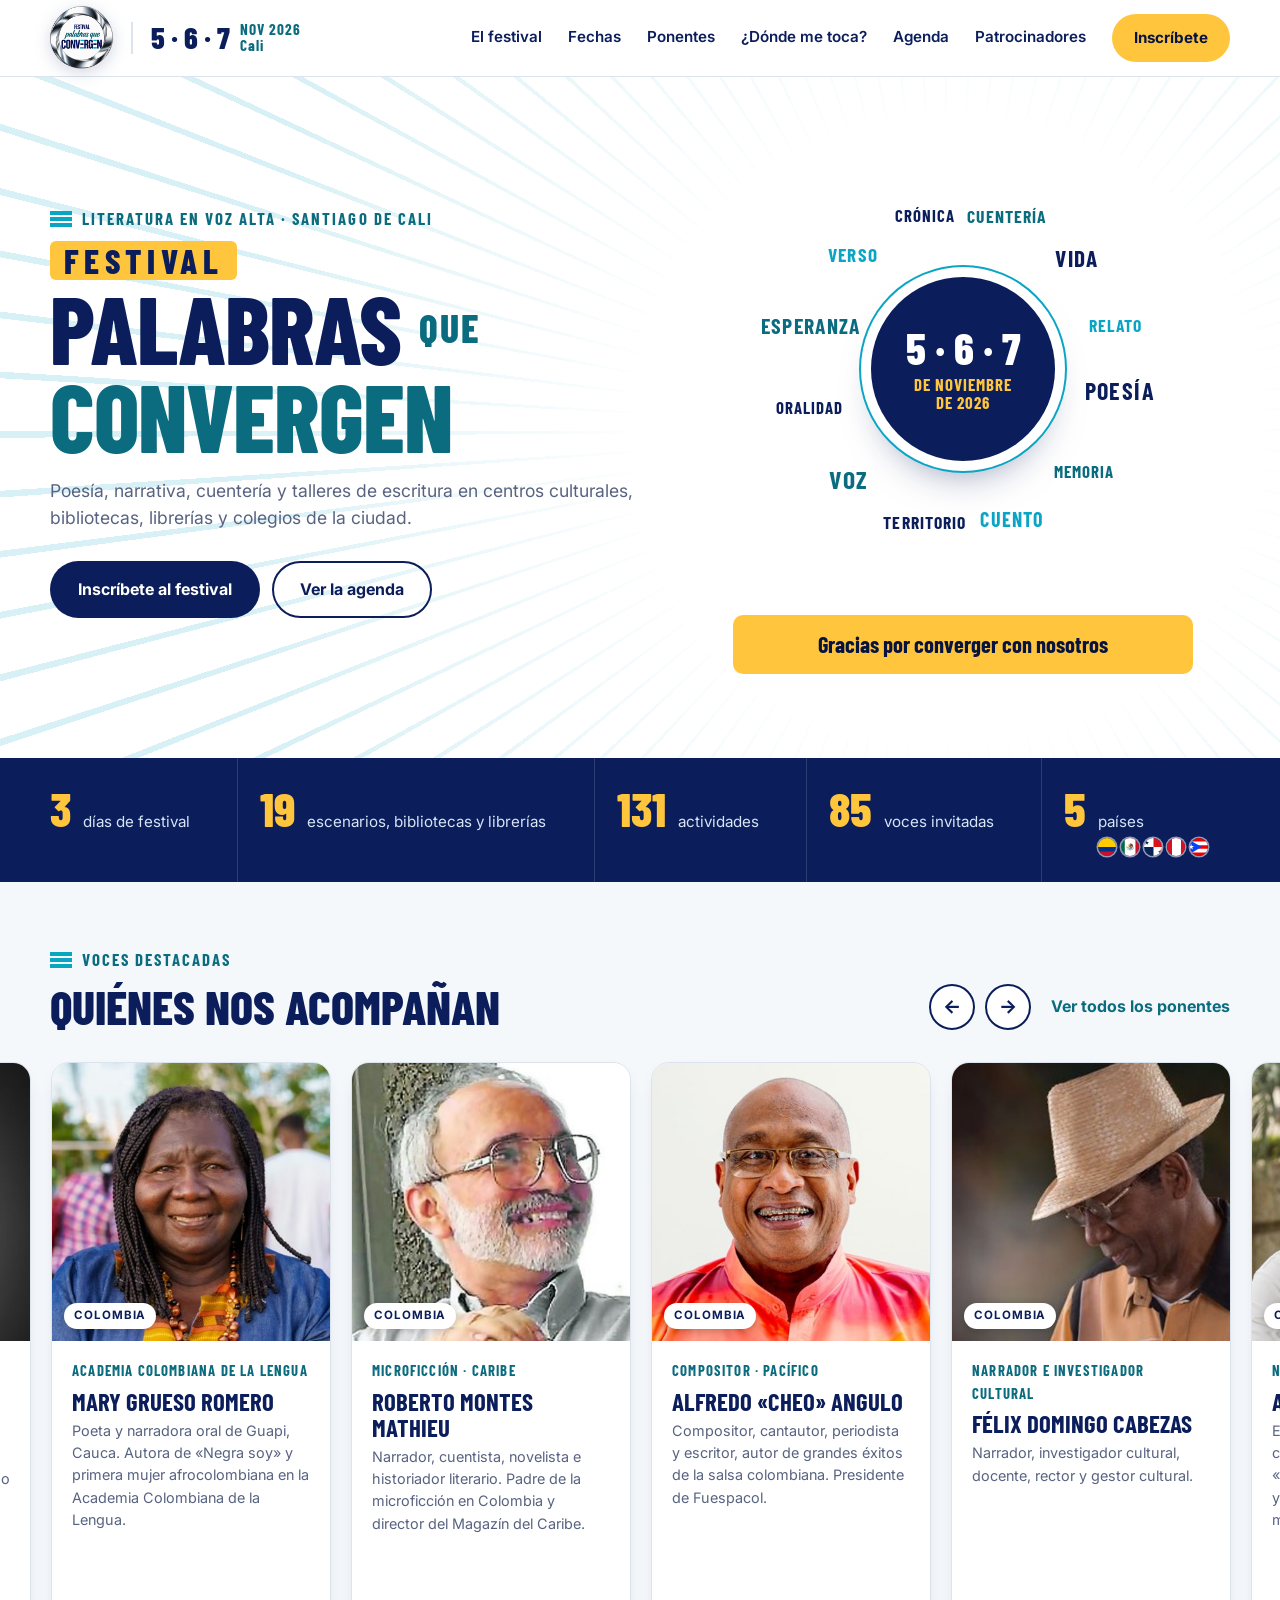
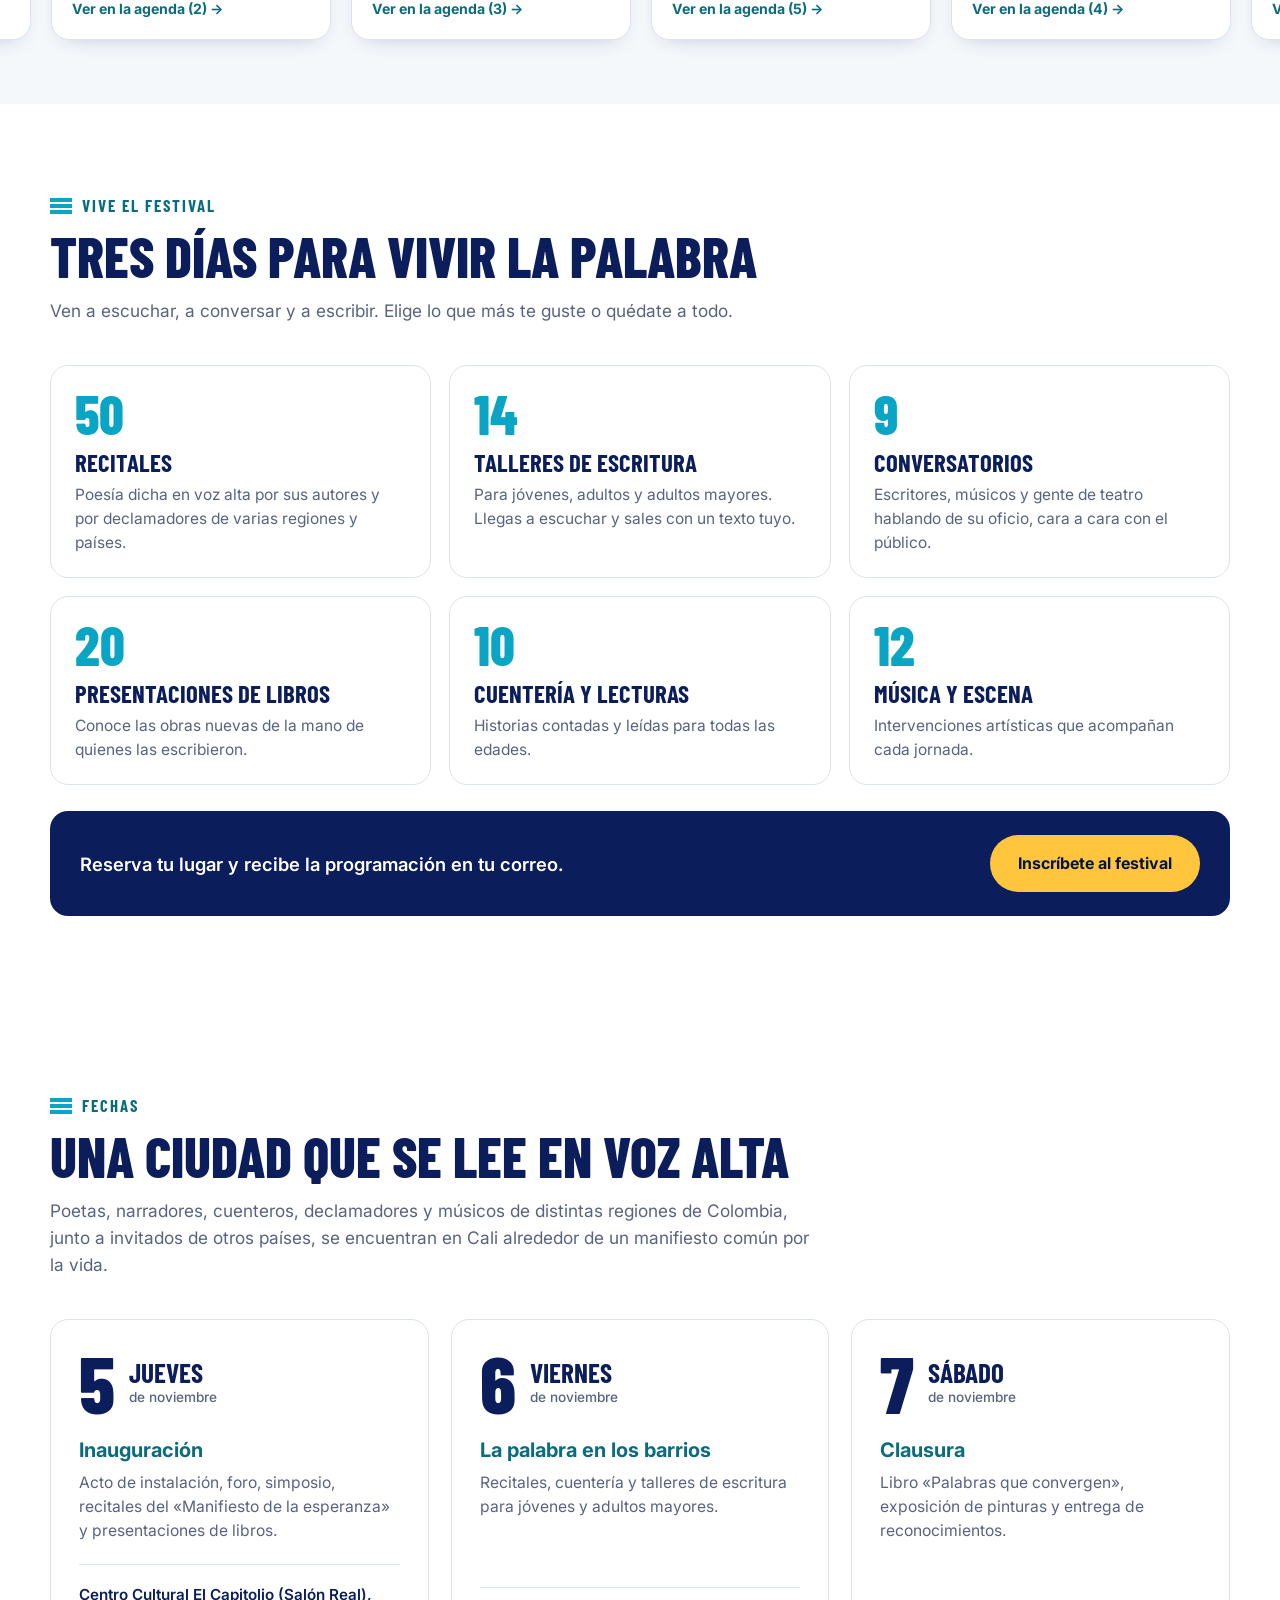
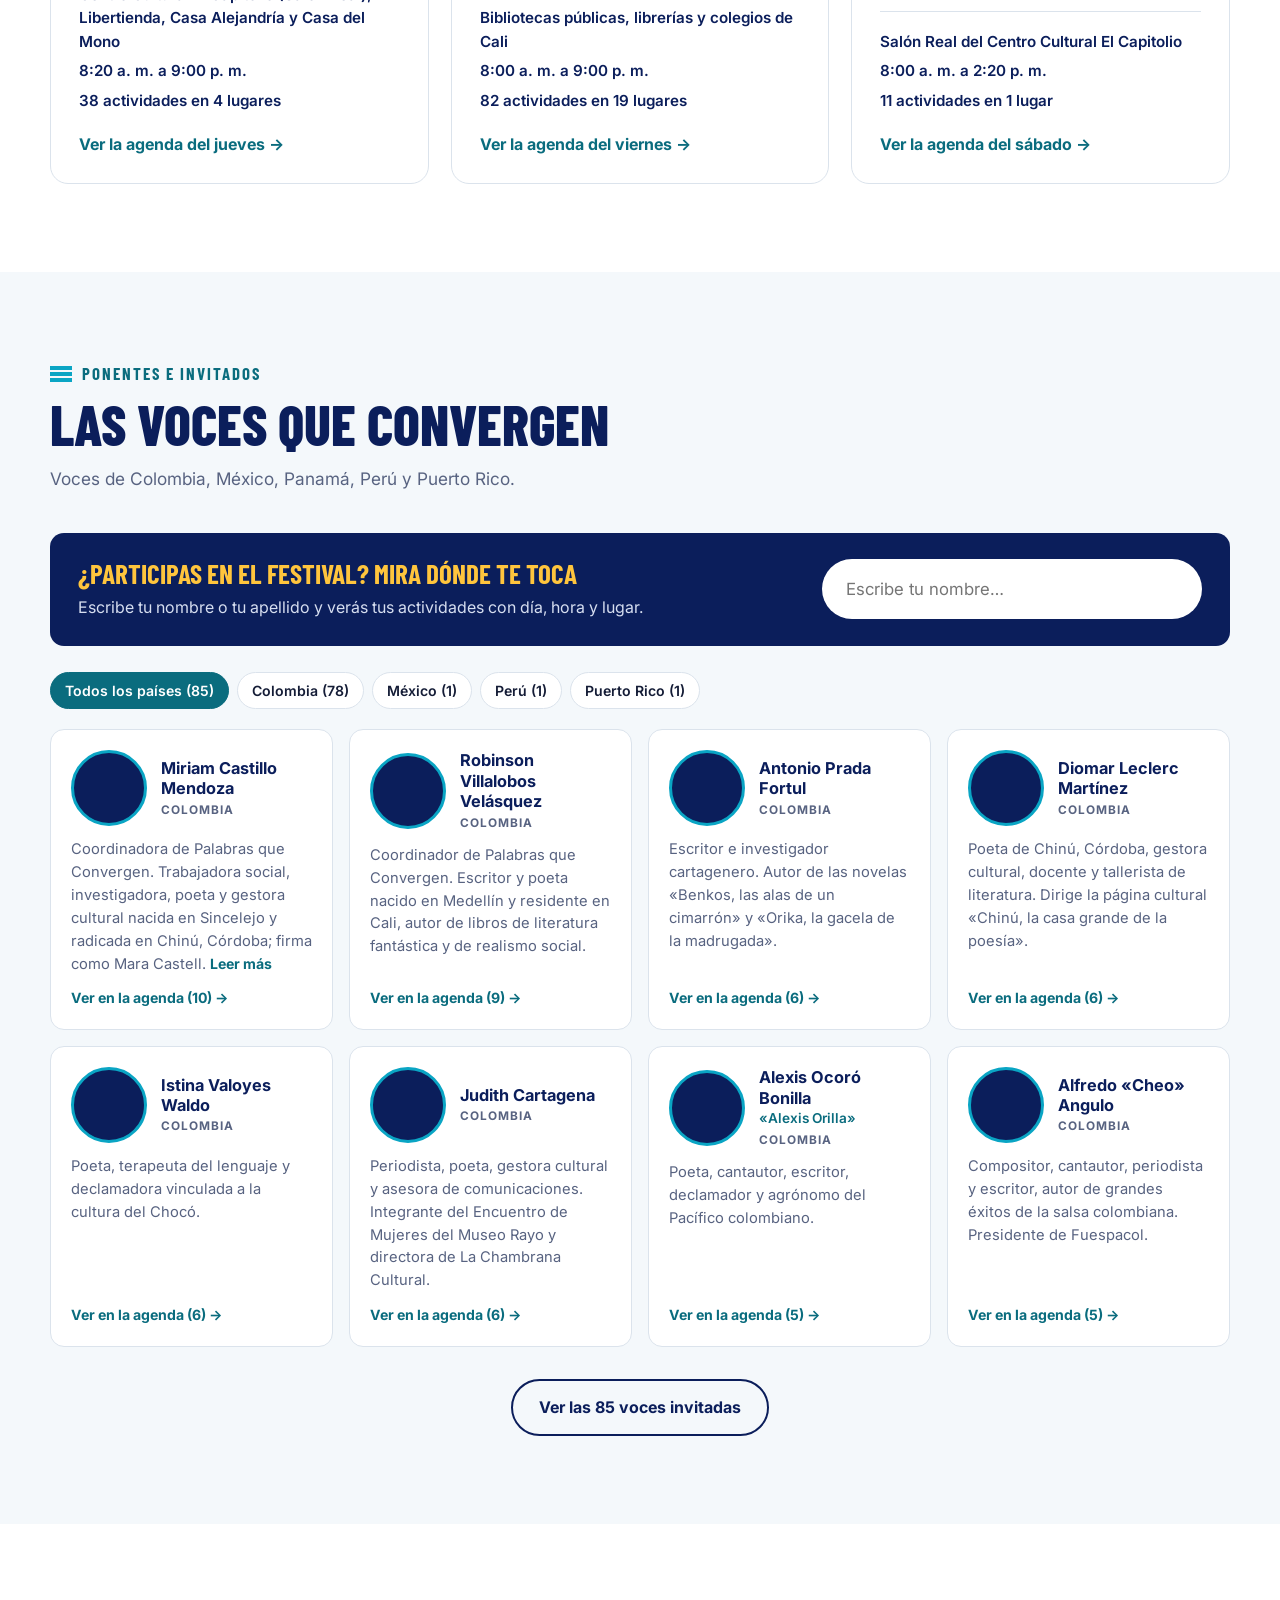
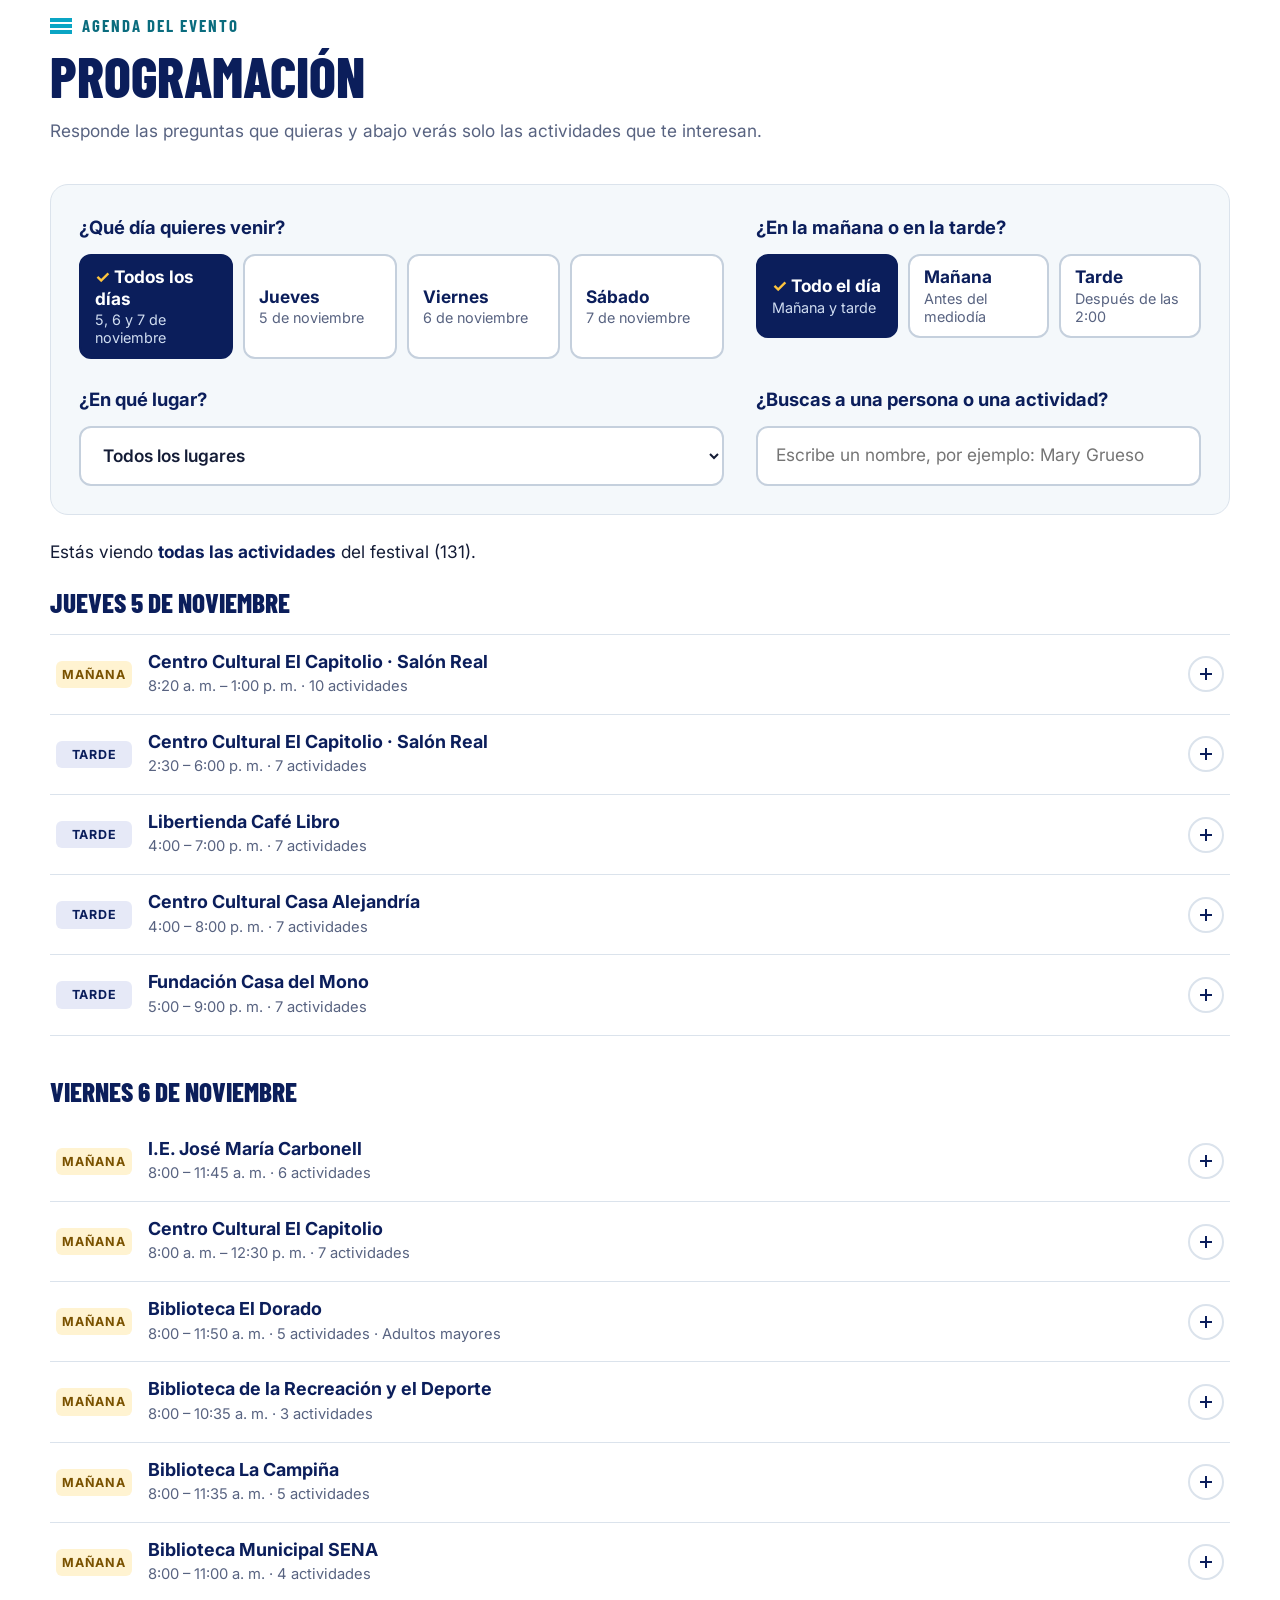
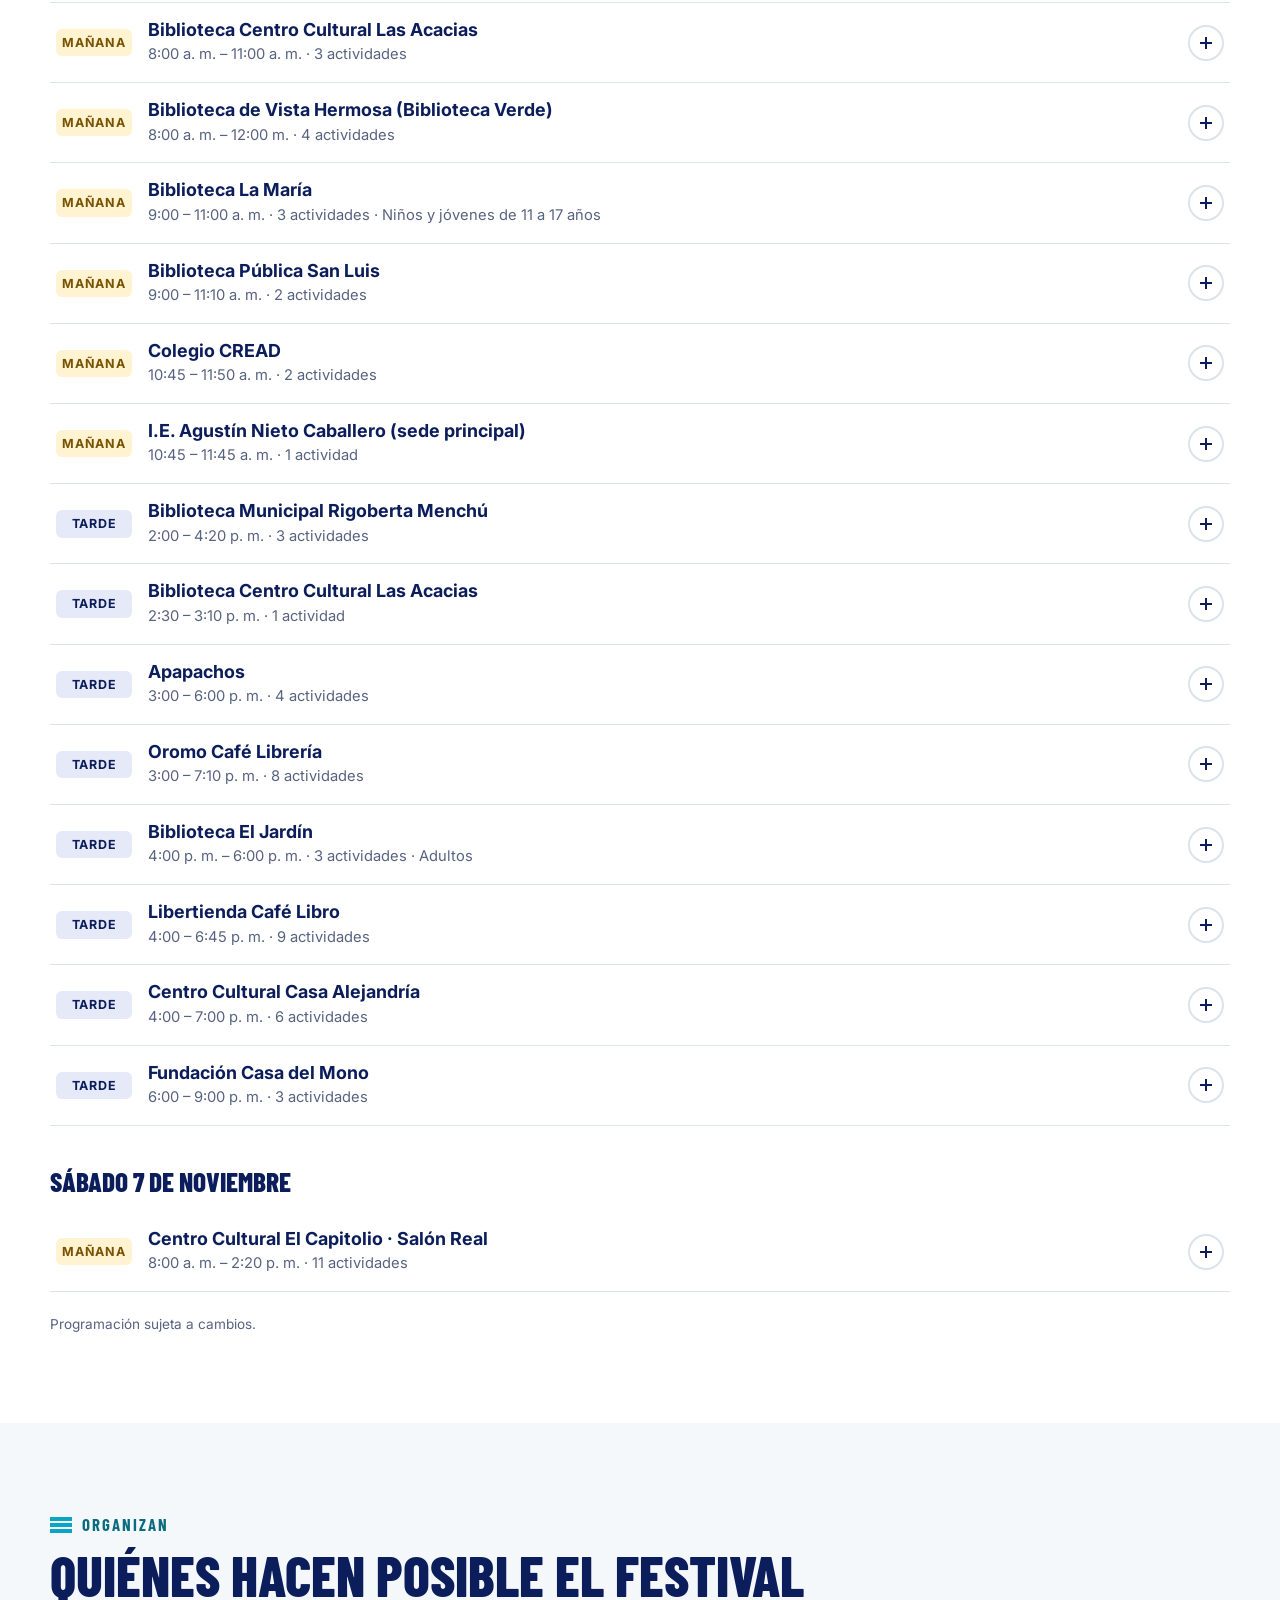
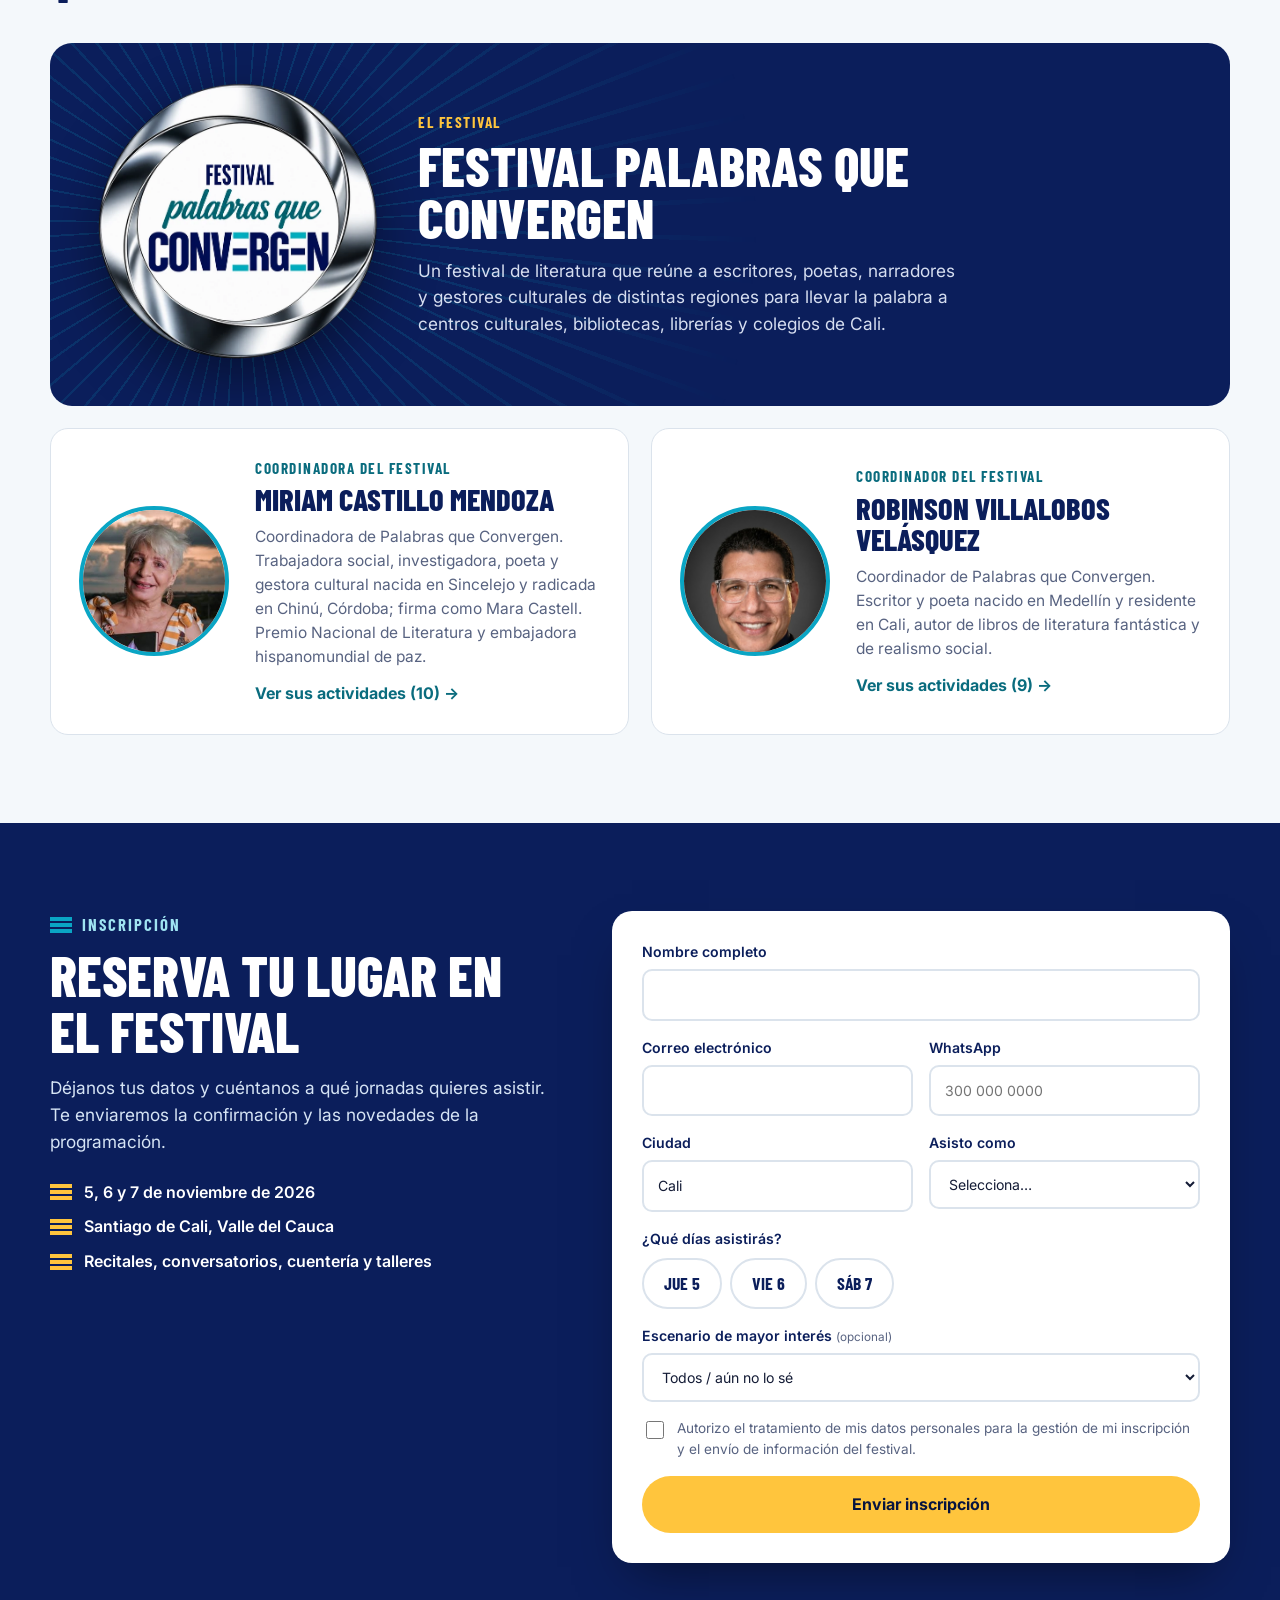
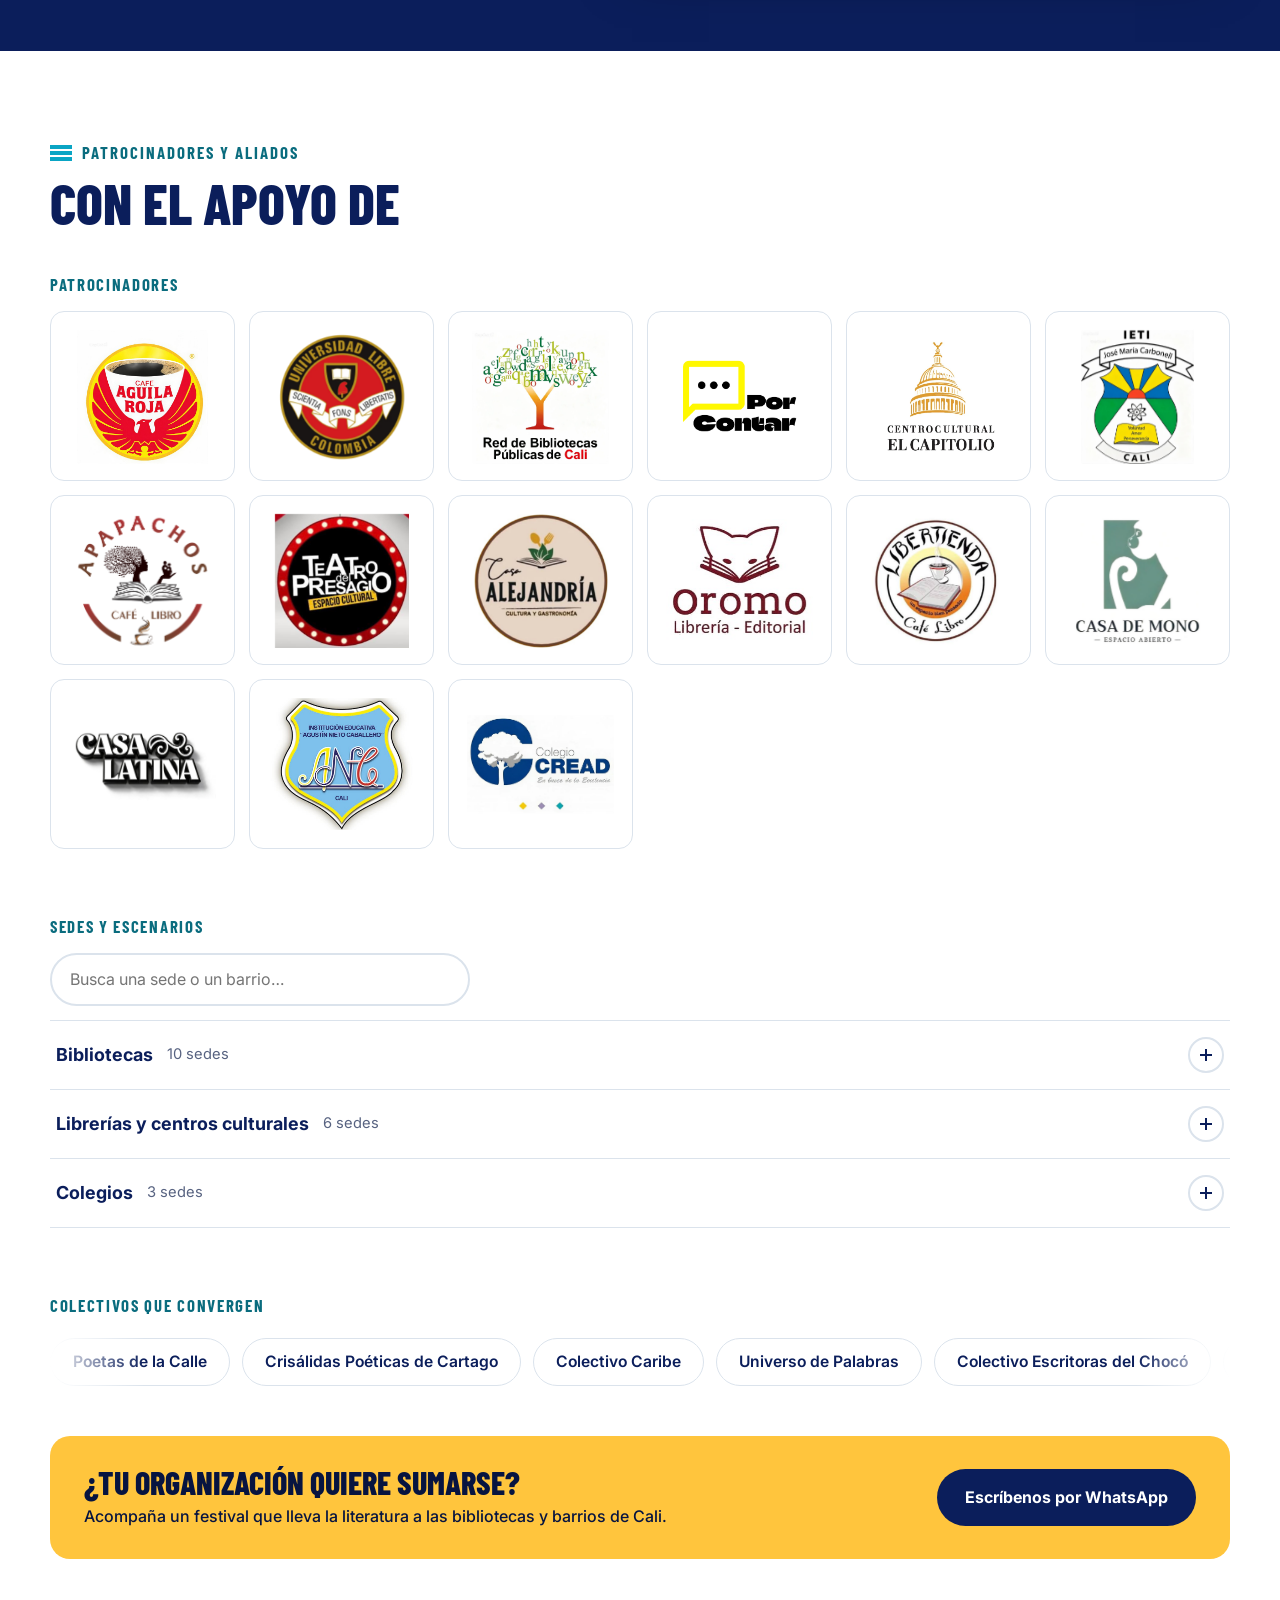
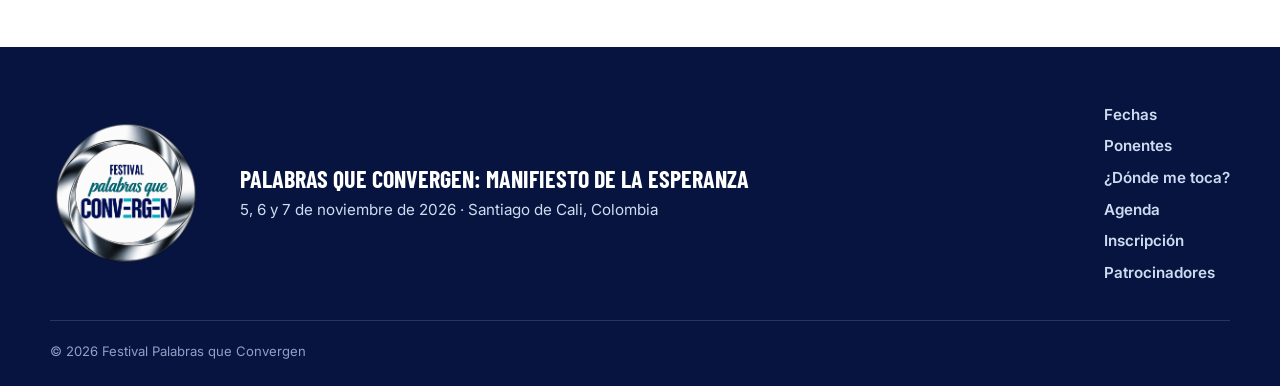
==== index.html @ 460194ed "Lo de la Universidad Libre (jueves tarde y clausura del sabado) pasa al Salon Real del Capitolio Co-" ====
<!DOCTYPE html>
<html lang="es">
<head>
  <meta charset="utf-8">
  <meta name="viewport" content="width=device-width, initial-scale=1">
  <title>Festival Palabras que Convergen · 5, 6 y 7 de noviembre de 2026 · Cali</title>
  <meta name="description" content="Palabras que Convergen: Manifiesto de la esperanza. Tres días de poesía, narrativa, cuentería y talleres en centros culturales, bibliotecas, librerías y colegios de Santiago de Cali. 5, 6 y 7 de noviembre de 2026.">
  <meta property="og:title" content="Festival Palabras que Convergen · Cali, 5 al 7 de noviembre de 2026">
  <meta property="og:description" content="Manifiesto de la esperanza. Recitales, conversatorios, cuentería y talleres de escritura en Santiago de Cali.">
  <meta property="og:image" content="https://festival-palabras-que-convergen.netlify.app/assets/og.jpg">
  <meta property="og:url" content="https://festival-palabras-que-convergen.netlify.app/">
  <meta property="og:image:width" content="1200">
  <meta property="og:image:height" content="630">
  <meta name="twitter:card" content="summary_large_image">
  <meta property="og:type" content="website">
  <meta name="theme-color" content="#0B1E5B">
  <link rel="icon" type="image/png" href="assets/favicon.png">
  <link rel="apple-touch-icon" href="assets/favicon.png">
  <link rel="preconnect" href="https://fonts.googleapis.com">
  <link rel="preconnect" href="https://fonts.gstatic.com" crossorigin>
  <link href="https://fonts.googleapis.com/css2?family=Barlow+Condensed:wght@600;700;800&family=Inter:wght@400;500;600;700&display=swap" rel="stylesheet">
  <link rel="stylesheet" href="css/styles.css?v=43">
</head>
<body>
  <a class="skip" href="#contenido">Saltar al contenido</a>

  <header class="header" id="top">
    <div class="wrap header__in">
      <a class="brand" href="#top" aria-label="Festival Palabras que Convergen, inicio">
        <img src="assets/logo-menu.png" alt="Festival Palabras que Convergen" width="238" height="240">
      </a>
      <div class="datechip" aria-label="5, 6 y 7 de noviembre de 2026, Santiago de Cali">
        <strong>5 · 6 · 7</strong>
        <span>NOV 2026<br>Cali</span>
      </div>
      <button class="burger" id="burger" aria-expanded="false" aria-controls="nav" aria-label="Abrir menú"><span></span><span></span><span></span></button>
      <nav class="nav" id="nav" aria-label="Principal">
        <a href="#vive">El festival</a>
        <a href="#fechas">Fechas</a>
        <a href="#ponentes">Ponentes</a>
        <a href="#donde-me-toca">¿Dónde me toca?</a>
        <a href="#agenda">Agenda</a>
        <a href="#aliados">Patrocinadores</a>
        <a class="btn btn--sun btn--sm" href="#inscripcion">Inscríbete</a>
      </nav>
    </div>
  </header>

  <main id="contenido">

    <!-- HERO -->
    <section class="hero">
      <div class="hero__rays" aria-hidden="true"></div>
      <div class="wrap hero__in">
        <div class="hero__text">
          <p class="kicker"><i class="bars" aria-hidden="true"></i>Literatura en voz alta · Santiago de Cali</p>
          <h1><span class="hero__fest">Festival</span> <span class="nb">Palabras <small>que</small></span> <em>convergen</em></h1>
          <p class="hero__lead">Poesía, narrativa, cuentería y talleres de escritura en centros culturales, bibliotecas, librerías y colegios de la ciudad.</p>
          <div class="hero__cta">
            <a class="btn btn--navy" href="#inscripcion">Inscríbete al festival</a>
            <a class="btn btn--ghost" href="#agenda">Ver la agenda</a>
          </div>
        </div>
        <div class="hero__card">
          <div class="conv">
            <span class="conv__w conv__w--navy" style="--a: 8deg; --s: 1.5rem; --d: 0.0s"><i>poesía</i></span>
            <span class="conv__w conv__w--teal" style="--a: 40deg; --s: 1.05rem; --d: -1.0s"><i>memoria</i></span>
            <span class="conv__w conv__w--cyan" style="--a: 72deg; --s: 1.25rem; --d: -2.0s"><i>cuento</i></span>
            <span class="conv__w conv__w--navy" style="--a: 104deg; --s: 1.1rem; --d: -3.0s"><i>territorio</i></span>
            <span class="conv__w conv__w--teal" style="--a: 136deg; --s: 1.6rem; --d: -4.0s"><i>voz</i></span>
            <span class="conv__w conv__w--navy" style="--a: 166deg; --s: 1.05rem; --d: -5.0s"><i>oralidad</i></span>
            <span class="conv__w conv__w--teal" style="--a: 196deg; --s: 1.35rem; --d: -6.0s"><i>esperanza</i></span>
            <span class="conv__w conv__w--cyan" style="--a: 226deg; --s: 1.2rem; --d: -7.0s"><i>verso</i></span>
            <span class="conv__w conv__w--navy" style="--a: 256deg; --s: 1.05rem; --d: -8.0s"><i>crónica</i></span>
            <span class="conv__w conv__w--teal" style="--a: 286deg; --s: 1.1rem; --d: -9.0s"><i>cuentería</i></span>
            <span class="conv__w conv__w--navy" style="--a: 316deg; --s: 1.45rem; --d: -10.0s"><i>vida</i></span>
            <span class="conv__w conv__w--cyan" style="--a: 344deg; --s: 1.1rem; --d: -11.0s"><i>relato</i></span>
            <p class="conv__core"><b>5 · 6 · 7</b><span>de noviembre<br>de 2026</span></p>
          </div>
          <div class="count" id="count" aria-live="off">
            <div><b id="cd-d">--</b><span>días</span></div>
            <div><b id="cd-h">--</b><span>horas</span></div>
            <div><b id="cd-m">--</b><span>min</span></div>
            <div><b id="cd-s">--</b><span>seg</span></div>
          </div>
        </div>
      </div>
      <div class="stats">
        <div class="wrap stats__in">
          <div><b>3</b><span>días de festival</span></div>
          <div><b id="st-esc">12</b><span>escenarios, bibliotecas y librerías</span></div>
          <div><b id="st-act">–</b><span>actividades</span></div>
          <div><b id="st-voc">–</b><span>voces invitadas</span></div>
          <div><b id="st-pais">–</b><span>países<i class="miniflags" id="banderas"></i></span></div>
        </div>
      </div>
    </section>

    <!-- DESTACADOS -->
    <section class="feat" id="destacados" aria-labelledby="feat-t">
      <div class="wrap">
        <div class="feat__head">
          <div>
            <p class="kicker"><i class="bars" aria-hidden="true"></i>Voces destacadas</p>
            <h2 id="feat-t">Quiénes nos acompañan</h2>
          </div>
          <div class="feat__nav">
            <button type="button" id="feat-prev" aria-label="Anteriores">←</button>
            <button type="button" id="feat-next" aria-label="Siguientes">→</button>
            <a class="link" href="#ponentes">Ver todos los ponentes</a>
          </div>
        </div>
      </div>
      <div class="feat__track" id="feat-track" tabindex="0" aria-label="Carrusel de voces destacadas"></div>
    </section>

    <!-- En celular, aquí se ubica el buscador «¿Dónde me toca?» -->
    <div class="mia-movil" id="mia-movil"></div>

    <!-- POR QUÉ VENIR -->
    <section class="sec why" id="vive">
      <div class="wrap">
        <div class="sec__head">
          <p class="kicker"><i class="bars" aria-hidden="true"></i>Vive el festival</p>
          <h2>Tres días para vivir la palabra</h2>
          <p class="sec__sub">Ven a escuchar, a conversar y a escribir. Elige lo que más te guste o quédate a todo.</p>
        </div>
        <div class="why__grid">
          <article class="why__card"><i class="why__ico" aria-hidden="true"><svg viewBox="0 0 24 24" fill="none" stroke="currentColor" stroke-width="1.8" stroke-linecap="round" stroke-linejoin="round"><path d="M12 3a3 3 0 0 0-3 3v6a3 3 0 0 0 6 0V6a3 3 0 0 0-3-3z"/><path d="M5 11a7 7 0 0 0 14 0M12 18v3"/></svg></i><b data-tipos="Recital"></b><h3>Recitales</h3><p>Poesía dicha en voz alta por sus autores y por declamadores de varias regiones y países.</p></article>
          <article class="why__card"><i class="why__ico" aria-hidden="true"><svg viewBox="0 0 24 24" fill="none" stroke="currentColor" stroke-width="1.8" stroke-linecap="round" stroke-linejoin="round"><path d="M4 20h4L19 9l-4-4L4 16v4z"/><path d="M13 7l4 4"/></svg></i><b data-tipos="Taller"></b><h3>Talleres de escritura</h3><p>Para jóvenes, adultos y adultos mayores. Llegas a escuchar y sales con un texto tuyo.</p></article>
          <article class="why__card"><i class="why__ico" aria-hidden="true"><svg viewBox="0 0 24 24" fill="none" stroke="currentColor" stroke-width="1.8" stroke-linecap="round" stroke-linejoin="round"><path d="M4 5h11v8H8l-4 3V5z"/><path d="M15 9h5v8l-3-2h-6v-2"/></svg></i><b data-tipos="Conversatorio"></b><h3>Conversatorios</h3><p>Escritores, músicos y gente de teatro hablando de su oficio, cara a cara con el público.</p></article>
          <article class="why__card"><i class="why__ico" aria-hidden="true"><svg viewBox="0 0 24 24" fill="none" stroke="currentColor" stroke-width="1.8" stroke-linecap="round" stroke-linejoin="round"><path d="M4 5c3-1 6-1 8 1v14c-2-2-5-2-8-1V5z"/><path d="M20 5c-3-1-6-1-8 1v14c2-2 5-2 8-1V5z"/></svg></i><b data-tipos="Libro"></b><h3>Presentaciones de libros</h3><p>Conoce las obras nuevas de la mano de quienes las escribieron.</p></article>
          <article class="why__card"><i class="why__ico" aria-hidden="true"><svg viewBox="0 0 24 24" fill="none" stroke="currentColor" stroke-width="1.8" stroke-linecap="round" stroke-linejoin="round"><path d="M5 5h14v10H9l-4 4V5z"/><path d="M9 9h6M9 12h4"/></svg></i><b data-tipos="Cuentería,Lectura"></b><h3>Cuentería y lecturas</h3><p>Historias contadas y leídas para todas las edades.</p></article>
          <article class="why__card"><i class="why__ico" aria-hidden="true"><svg viewBox="0 0 24 24" fill="none" stroke="currentColor" stroke-width="1.8" stroke-linecap="round" stroke-linejoin="round"><path d="M9 18V5l11-2v13"/><circle cx="6" cy="18" r="3"/><circle cx="17" cy="16" r="3"/></svg></i><b data-tipos="Música,Escena"></b><h3>Música y escena</h3><p>Intervenciones artísticas que acompañan cada jornada.</p></article>
        </div>
        <div class="why__cta">
          <p>Reserva tu lugar y recibe la programación en tu correo.</p>
          <a class="btn btn--sun" href="#inscripcion">Inscríbete al festival</a>
        </div>
      </div>
    </section>

    <!-- FECHAS -->
    <section class="sec" id="fechas">
      <div class="wrap">
        <div class="sec__head">
          <p class="kicker"><i class="bars" aria-hidden="true"></i>Fechas</p>
          <h2>Una ciudad que se lee en voz alta</h2>
          <p class="sec__sub">Poetas, narradores, cuenteros, declamadores y músicos de distintas regiones de Colombia, junto a invitados de otros países, se encuentran en Cali alrededor de un manifiesto común por la vida.</p>
        </div>
        <div class="days">
          <article class="day">
            <div class="day__date"><b>5</b><span>Jueves<small>de noviembre</small></span></div>
            <h3>Inauguración</h3>
            <div class="day__caras" data-caras-dia="5" aria-hidden="true"></div>
            <p class="day__desc">Acto de instalación, foro, simposio, recitales del «Manifiesto de la esperanza» y presentaciones de libros.</p>
            <ul class="day__meta">
              <li>Centro Cultural El Capitolio (Salón Real), Libertienda, Casa Alejandría y Casa del Mono</li>
              <li>8:20 a. m. a 9:00 p. m.</li>
              <li data-stat-dia="5"></li>
            </ul>
            <button class="link" data-ir-dia="5">Ver la agenda del jueves →</button>
          </article>
          <article class="day">
            <div class="day__date"><b>6</b><span>Viernes<small>de noviembre</small></span></div>
            <h3>La palabra en los barrios</h3>
            <div class="day__caras" data-caras-dia="6" aria-hidden="true"></div>
            <p class="day__desc">Recitales, cuentería y talleres de escritura para jóvenes y adultos mayores.</p>
            <ul class="day__meta">
              <li>Bibliotecas públicas, librerías y colegios de Cali</li>
              <li>8:00 a. m. a 9:00 p. m.</li>
              <li data-stat-dia="6"></li>
            </ul>
            <button class="link" data-ir-dia="6">Ver la agenda del viernes →</button>
          </article>
          <article class="day">
            <div class="day__date"><b>7</b><span>Sábado<small>de noviembre</small></span></div>
            <h3>Clausura</h3>
            <div class="day__caras" data-caras-dia="7" aria-hidden="true"></div>
            <p class="day__desc">Libro «Palabras que convergen», exposición de pinturas y entrega de reconocimientos.</p>
            <ul class="day__meta">
              <li>Salón Real del Centro Cultural El Capitolio</li>
              <li>8:00 a. m. a 2:20 p. m.</li>
              <li data-stat-dia="7"></li>
            </ul>
            <button class="link" data-ir-dia="7">Ver la agenda del sábado →</button>
          </article>
        </div>
      </div>
    </section>

    <!-- PONENTES -->
    <section class="sec sec--paper" id="ponentes">
      <div class="wrap">
        <div class="sec__head sec__head--row">
          <div>
            <p class="kicker"><i class="bars" aria-hidden="true"></i>Ponentes e invitados</p>
            <h2>Las voces que convergen</h2>
            <p class="sec__sub" id="txt-paises"></p>
          </div>
        </div>
        <div class="mia" id="donde-me-toca">
          <div class="mia__txt">
            <h3>¿Participas en el festival? Mira dónde te toca</h3>
            <p>Escribe tu nombre o tu apellido y verás tus actividades con día, hora y lugar.</p>
          </div>
          <label class="search mia__search">
            <span class="sr-only">Escribe tu nombre</span>
            <input type="search" id="buscar-ponente" placeholder="Escribe tu nombre…" autocomplete="off">
          </label>
          <div class="mia__res" id="mi-agenda" aria-live="polite"></div>
        </div>
        <div class="chips chips--pais" role="group" aria-label="Filtrar por país" id="chips-pais"></div>
        <div class="people" id="people"></div>
        <div class="center">
          <button class="btn btn--ghost" id="ver-todos" hidden></button>
        </div>
      </div>
    </section>

    <!-- AGENDA -->
    <section class="sec" id="agenda">
      <div class="wrap">
        <div class="sec__head">
          <p class="kicker"><i class="bars" aria-hidden="true"></i>Agenda del evento</p>
          <h2>Programación</h2>
          <p class="sec__sub">Responde las preguntas que quieras y abajo verás solo las actividades que te interesan.</p>
        </div>

        <div class="filters">
          <fieldset class="fq fq--dia">
            <legend>¿Qué día quieres venir?</legend>
            <div class="opts opts--dia" id="tabs-dia"></div>
          </fieldset>
          <fieldset class="fq fq--extra">
            <legend>¿En la mañana o en la tarde?</legend>
            <div class="opts opts--jor" id="tabs-jor"></div>
          </fieldset>
          <div class="fq fq--extra">
            <label for="select-esc">¿En qué lugar?</label>
            <select id="select-esc"></select>
          </div>
          <div class="fq fq--buscar">
            <label for="buscar-agenda">¿Buscas a una persona o una actividad?</label>
            <input type="search" id="buscar-agenda" placeholder="Escribe un nombre, por ejemplo: Mary Grueso" autocomplete="off">
          </div>
        </div>

<p class="results" id="resultados" aria-live="polite"></p>
        <div id="agenda-lista"></div>
        <p class="fineprint">Programación sujeta a cambios.</p>
      </div>
    </section>

    <!-- ORGANIZADORES -->
    <section class="sec sec--paper" id="organizan">
      <div class="wrap">
        <div class="sec__head">
          <p class="kicker"><i class="bars" aria-hidden="true"></i>Organizan</p>
          <h2>Quiénes hacen posible el festival</h2>
        </div>
        <div class="colectivo">
          <div class="colectivo__logo"><img src="assets/logo-grande.webp" alt="Logo del Festival Palabras que Convergen" width="635" height="640" loading="lazy"></div>
          <div class="colectivo__txt">
            <p class="org__rol">El festival</p>
            <h3>Festival Palabras que Convergen</h3>
            <p>Un festival de literatura que reúne a escritores, poetas, narradores y gestores culturales de distintas regiones para llevar la palabra a centros culturales, bibliotecas, librerías y colegios de Cali.</p>
          </div>
        </div>
        <div class="orgs" id="organizadores"></div>
      </div>
    </section>

    <!-- INSCRIPCIÓN -->
    <section class="sec sec--navy" id="inscripcion">
      <div class="wrap signup">
        <div class="signup__text">
          <p class="kicker kicker--light"><i class="bars" aria-hidden="true"></i>Inscripción</p>
          <h2>Reserva tu lugar en el festival</h2>
          <p>Déjanos tus datos y cuéntanos a qué jornadas quieres asistir. Te enviaremos la confirmación y las novedades de la programación.</p>
          <ul class="ticks">
            <li>5, 6 y 7 de noviembre de 2026</li>
            <li>Santiago de Cali, Valle del Cauca</li>
            <li>Recitales, conversatorios, cuentería y talleres</li>
          </ul>
        </div>

        <form class="form" id="form" novalidate>
          <div class="form__row">
            <label>Nombre completo
              <input type="text" name="nombre" autocomplete="name" required>
            </label>
          </div>
          <div class="form__row form__row--2">
            <label>Correo electrónico
              <input type="email" name="correo" autocomplete="email" required>
            </label>
            <label>WhatsApp
              <input type="tel" name="whatsapp" autocomplete="tel" inputmode="tel" placeholder="300 000 0000" required>
            </label>
          </div>
          <div class="form__row form__row--2">
            <label>Ciudad
              <input type="text" name="ciudad" autocomplete="address-level2" value="Cali">
            </label>
            <label>Asisto como
              <select name="perfil" required>
                <option value="">Selecciona…</option>
                <option>Público general</option>
                <option>Estudiante</option>
                <option>Docente</option>
                <option>Escritor(a) o poeta</option>
                <option>Gestor(a) cultural</option>
                <option>Prensa</option>
              </select>
            </label>
          </div>
          <fieldset class="form__days">
            <legend>¿Qué días asistirás?</legend>
            <label class="pill"><input type="checkbox" name="dias" value="Jueves 5"><span>Jue 5</span></label>
            <label class="pill"><input type="checkbox" name="dias" value="Viernes 6"><span>Vie 6</span></label>
            <label class="pill"><input type="checkbox" name="dias" value="Sábado 7"><span>Sáb 7</span></label>
          </fieldset>
          <div class="form__row">
            <label>Escenario de mayor interés <small>(opcional)</small>
              <select name="escenario" id="form-esc"><option value="">Todos / aún no lo sé</option></select>
            </label>
          </div>
          <label class="check">
            <input type="checkbox" name="acepto" required>
            <span>Autorizo el tratamiento de mis datos personales para la gestión de mi inscripción y el envío de información del festival.</span>
          </label>
          <p class="form__error" id="form-error" role="alert" hidden></p>
          <button class="btn btn--sun btn--block" type="submit" id="form-btn">Enviar inscripción</button>
        </form>

        <div class="form form--ok" id="form-ok" hidden tabindex="-1">
          <div class="okmark" aria-hidden="true">✓</div>
          <h3>¡Gracias, <span id="ok-nombre"></span>!</h3>
          <p id="ok-msg">Recibimos tu inscripción. Te escribiremos al correo que registraste.</p>
          <a class="btn btn--ghost-light" href="#agenda">Ver la agenda</a>
        </div>
      </div>
    </section>

    <!-- ALIADOS -->
    <section class="sec" id="aliados">
      <div class="wrap">
        <div class="sec__head">
          <p class="kicker"><i class="bars" aria-hidden="true"></i>Patrocinadores y aliados</p>
          <h2>Con el apoyo de</h2>
        </div>

        <div class="sponsors">
          <div class="sponsors__row">
            <h3>Patrocinadores</h3>
            <div class="logos">
              <div class="logo-card"><img src="assets/patrocinadores/cafe-aguila-roja.jpg" alt="Café Águila Roja" loading="lazy"></div>
              <div class="logo-card"><img src="assets/patrocinadores/universidad-libre.png" alt="Universidad Libre" loading="lazy"></div>
              <div class="logo-card"><img src="assets/patrocinadores/red-bibliotecas-cali.jpg" alt="Red de Bibliotecas Públicas de Cali" loading="lazy"></div>
              <div class="logo-card"><img src="assets/patrocinadores/por-contar.png" alt="Por Contar" loading="lazy"></div>
              <div class="logo-card"><img src="assets/patrocinadores/centro-cultural-el-capitolio.webp" alt="Centro Cultural El Capitolio" loading="lazy"></div>
              <div class="logo-card"><img src="assets/patrocinadores/ieti-jose-maria-carbonell.jpg" alt="IETI José María Carbonell" loading="lazy"></div>
              <div class="logo-card"><img src="assets/patrocinadores/apapachos-cafe-libro.png" alt="Apapachos Café Libro" loading="lazy"></div>
              <div class="logo-card"><img src="assets/patrocinadores/teatro-el-presagio.jpg" alt="Teatro El Presagio" loading="lazy"></div>
              <div class="logo-card"><img src="assets/patrocinadores/casa-alejandria.jpg" alt="Casa Alejandría" loading="lazy"></div>
              <div class="logo-card"><img src="assets/patrocinadores/oromo-libreria.jpg" alt="Oromo Librería Editorial" loading="lazy"></div>
              <div class="logo-card"><img src="assets/patrocinadores/libertienda-cafe-libro.jpg" alt="Libertienda Café Libro" loading="lazy"></div>
              <div class="logo-card"><img src="assets/patrocinadores/casa-de-mono.jpg" alt="Casa de Mono" loading="lazy"></div>
              <div class="logo-card"><img src="assets/patrocinadores/casa-latina.jpg" alt="Casa Latina" loading="lazy"></div>
              <div class="logo-card"><img src="assets/patrocinadores/ie-agustin-nieto-caballero.jpg" alt="Institución Educativa Agustín Nieto Caballero" loading="lazy"></div>
              <div class="logo-card"><img src="assets/patrocinadores/colegio-cread.jpg" alt="Colegio CREAD" loading="lazy"></div>
            </div>
          </div>
          <div class="sponsors__row">
            <h3>Sedes y escenarios</h3>
            <label class="search search--sede"><span class="sr-only">Buscar una sede</span><input type="search" id="buscar-sede" placeholder="Busca una sede o un barrio…" autocomplete="off"></label>
            <div id="lista-sedes"></div>
          </div>
          <div class="sponsors__row">
            <h3>Colectivos que convergen</h3>
            <div class="marq"><ul class="marq__track" id="lista-colectivos"></ul></div>
          </div>
        </div>

        <div class="cta-band">
          <div>
            <h3>¿Tu organización quiere sumarse?</h3>
            <p>Acompaña un festival que lleva la literatura a las bibliotecas y barrios de Cali.</p>
          </div>
          <a class="btn btn--navy" id="btn-patrocinio" href="https://wa.me/573177220302" target="_blank" rel="noopener">Escríbenos por WhatsApp</a>
        </div>
      </div>
    </section>
  </main>

  <footer class="footer">
    <div class="wrap footer__in">
      <div class="footer__logo"><img src="assets/logo.png" alt="Festival Palabras que Convergen" width="1254" height="1254" loading="lazy"></div>
      <div>
        <p class="footer__title">Palabras que Convergen: Manifiesto de la esperanza</p>
        <p>5, 6 y 7 de noviembre de 2026 · Santiago de Cali, Colombia</p>
      </div>
      <nav class="footer__nav" aria-label="Pie de página">
        <a href="#fechas">Fechas</a>
        <a href="#ponentes">Ponentes</a>
        <a href="#donde-me-toca">¿Dónde me toca?</a>
        <a href="#agenda">Agenda</a>
        <a href="#inscripcion">Inscripción</a>
        <a href="#aliados">Patrocinadores</a>
      </nav>
    </div>
    <div class="wrap footer__copy">© 2026 Festival Palabras que Convergen</div>
  </footer>

  <a class="fab btn btn--sun" href="#inscripcion">Inscríbete</a>

  <script src="js/data.js?v=49"></script>
  <script src="js/donde.js?v=6"></script>
  <script src="js/main.js?v=37"></script>
</body>
</html>
---- css/styles.css ----
/* Festival Palabras que Convergen */
:root {
  --navy: #0b1e5b;
  --navy-deep: #071440;
  --teal: #0a6c7e;
  --cyan: #0aa5c4;
  --cyan-soft: #e4f5f9;
  --sun: #ffc53d;
  --sun-deep: #f0ae12;
  --ink: #141c36;
  --muted: #586381;
  --line: #dbe3ec;
  --paper: #f4f8fb;
  --white: #fff;
  --radius: 14px;
  --shadow: 0 10px 30px -12px rgba(11, 30, 91, .25);
  --display: "Barlow Condensed", "Arial Narrow", sans-serif;
  --body: "Inter", system-ui, -apple-system, "Segoe UI", sans-serif;
  --header-h: 76px;
}

*, *::before, *::after { box-sizing: border-box; }
html { scroll-behavior: smooth; scroll-padding-top: calc(var(--header-h) + 12px); }
body { margin: 0; font-family: var(--body); color: var(--ink); background: var(--white); line-height: 1.55; -webkit-font-smoothing: antialiased; }
[hidden] { display: none !important; }
img { max-width: 100%; height: auto; display: block; }
h1, h2, h3, p, ul { margin: 0; }
ul { padding: 0; list-style: none; }
a { color: inherit; }
button, input, select { font: inherit; color: inherit; }
:focus-visible { outline: 3px solid var(--cyan); outline-offset: 2px; }

.wrap { width: min(1180px, 100% - 40px); margin-inline: auto; }
.sr-only { position: absolute; width: 1px; height: 1px; overflow: hidden; clip: rect(0 0 0 0); white-space: nowrap; }
.skip { position: absolute; left: -999px; top: 0; background: var(--navy); color: #fff; padding: 10px 16px; z-index: 100; }
.skip:focus { left: 8px; top: 8px; }
.center { text-align: center; margin-top: 32px; }

/* Botones */
.btn { display: inline-flex; align-items: center; justify-content: center; gap: 8px; padding: 14px 26px; border-radius: 999px; border: 2px solid transparent; font-weight: 700; font-size: 1rem; text-decoration: none; cursor: pointer; transition: transform .15s, background .15s, color .15s, border-color .15s; }
.btn:hover { transform: translateY(-2px); }
.btn--sm { padding: 10px 20px; font-size: .95rem; }
.btn--block { width: 100%; }
.btn--navy { background: var(--navy); color: #fff; }
.btn--navy:hover { background: var(--navy-deep); }
.btn--sun { background: var(--sun); color: var(--navy-deep); }
.btn--sun:hover { background: var(--sun-deep); }
.btn--ghost { border-color: var(--navy); color: var(--navy); background: transparent; }
.btn--ghost:hover { background: var(--navy); color: #fff; }
.btn--ghost-light { border-color: rgba(255, 255, 255, .6); color: #fff; }
.btn--ghost-light:hover { background: #fff; color: var(--navy); }
.btn[disabled] { opacity: .6; cursor: progress; transform: none; }
.link { background: none; border: 0; padding: 0; color: var(--teal); font-weight: 700; cursor: pointer; text-align: left; }
.link:hover { text-decoration: underline; }

/* Motivo de tres barras, tomado de las «E» del logo */
.bars { display: inline-block; width: 22px; height: 16px; margin-right: 10px; vertical-align: -2px; background: linear-gradient(var(--cyan) 0 0) top / 100% 4px no-repeat, linear-gradient(var(--cyan) 0 0) center / 100% 4px no-repeat, linear-gradient(var(--cyan) 0 0) bottom / 100% 4px no-repeat; }
.kicker { font-family: var(--display); font-weight: 700; font-size: 1.05rem; letter-spacing: .12em; text-transform: uppercase; color: var(--teal); margin-bottom: 10px; }
.kicker--light { color: #9fe3f1; }

/* Header */
.header { position: sticky; top: 0; z-index: 50; background: rgba(255, 255, 255, .96); backdrop-filter: blur(8px); border-bottom: 1px solid var(--line); }
.header__in { display: flex; align-items: center; gap: 18px; height: var(--header-h); }
.brand img { height: 64px; width: auto; filter: drop-shadow(0 4px 8px rgba(11, 30, 91, .18)); }
.datechip { display: flex; align-items: center; gap: 10px; padding-left: 18px; border-left: 2px solid var(--line); color: var(--navy); line-height: 1.05; }
.datechip strong { font-family: var(--display); font-size: 1.9rem; font-weight: 800; white-space: nowrap; }
.datechip span { font-family: var(--display); font-weight: 700; font-size: .95rem; letter-spacing: .06em; color: var(--teal); }
.nav { margin-left: auto; display: flex; align-items: center; gap: 26px; }
.nav a:not(.btn) { text-decoration: none; font-weight: 600; font-size: .95rem; color: var(--navy); padding: 6px 0; white-space: nowrap; border-bottom: 3px solid transparent; }
.nav a:not(.btn):hover { border-color: var(--cyan); }
.burger { display: none; margin-left: auto; width: 44px; height: 44px; border: 0; background: none; cursor: pointer; padding: 10px; }
.burger span { display: block; height: 4px; background: var(--navy); margin: 4px 0; transition: background .15s; }
.burger span:nth-child(2) { background: var(--cyan); }

/* Hero */
.hero { position: relative; overflow: hidden; background: #fff; }
.hero__rays { position: absolute; inset: 0; background: repeating-conic-gradient(from 0deg at 74% 44%, transparent 0 3.2deg, rgba(10, 165, 196, .16) 3.2deg 3.6deg); -webkit-mask-image: radial-gradient(circle at 74% 44%, transparent 0 300px, #000 720px); mask-image: radial-gradient(circle at 74% 44%, transparent 0 300px, #000 720px); }
.hero__in { position: relative; display: grid; grid-template-columns: 1.05fr .95fr; gap: 56px; align-items: center; padding: 72px 0 84px; }
.hero h1 { font-family: var(--display); font-weight: 800; font-size: clamp(3.2rem, 7.4vw, 6.4rem); line-height: .92; text-transform: uppercase; color: var(--navy); letter-spacing: -.01em; }
.hero h1 em { font-style: normal; color: var(--teal); display: block; }
.hero h1 .nb { display: block; }
.hero h1 small { font-size: .42em; color: var(--teal); letter-spacing: .04em; vertical-align: .55em; }
.hero__fest { display: table; margin-bottom: .14em; padding: .1em .4em .04em; font-size: .36em; letter-spacing: .16em; line-height: 1; background: var(--sun); color: var(--navy); border-radius: 6px; }
.hero__lema { margin-top: 22px; font-size: 1.3rem; font-weight: 600; color: var(--navy); padding-left: 16px; border-left: 5px solid var(--sun); }
.hero__lead { margin-top: 18px; font-size: 1.1rem; color: var(--muted); max-width: 34em; }
.hero__cta { margin-top: 30px; display: flex; flex-wrap: wrap; gap: 12px; }
.hero__card { max-width: 460px; width: 100%; justify-self: center; }
/* Palabras que viajan por los rayos hasta la fecha, en el centro. */
.conv { position: relative; width: min(100%, 440px); aspect-ratio: 1; margin: 0 auto 26px; container-type: inline-size; }
.conv__w { position: absolute; left: 50%; top: 50%; transform: rotate(var(--a)); }
.conv__w i { position: absolute; transform-origin: 0 0; font-style: normal; font-family: var(--display); font-weight: 700; font-size: var(--s); text-transform: uppercase; letter-spacing: .06em; white-space: nowrap; transform: translateX(36cqw) rotate(calc(-1 * var(--a))) translate(-50%, -50%); }
.conv__w--navy i { color: var(--navy); }
.conv__w--teal i { color: var(--teal); }
.conv__w--cyan i { color: var(--cyan); }
.conv__core { position: absolute; inset: 29%; display: grid; place-content: center; text-align: center; border-radius: 50%; background: var(--navy); color: #fff; box-shadow: 0 0 0 10px #fff, 0 0 0 12px var(--cyan), 0 22px 40px -14px rgba(11, 30, 91, .55); }
.conv__core b { font-family: var(--display); font-weight: 800; font-size: clamp(2.2rem, 10cqw, 3rem); line-height: 1; white-space: nowrap; }
.conv__core span { margin-top: 6px; font-family: var(--display); font-weight: 700; font-size: clamp(.85rem, 4cqw, 1.05rem); line-height: 1.05; text-transform: uppercase; letter-spacing: .06em; color: var(--sun); }
@media (prefers-reduced-motion: no-preference) {
  .conv__w i { animation: converger 12s linear var(--d) infinite; }
  .conv__core { animation: latido 4s ease-in-out infinite; }
  .hero h1 em { animation: juntar 1.6s cubic-bezier(.2, .7, .2, 1) both .2s; }
}
@keyframes converger {
  0% { transform: translateX(var(--r0, 46cqw)) rotate(calc(-1 * var(--a))) translate(-50%, -50%) scale(1.05); opacity: 0; }
  14% { opacity: 1; }
  78% { opacity: 1; }
  100% { transform: translateX(24cqw) rotate(calc(-1 * var(--a))) translate(-50%, -50%) scale(.55); opacity: 0; }
}
@keyframes latido { 50% { box-shadow: 0 0 0 10px #fff, 0 0 0 16px rgba(10, 165, 196, .45), 0 22px 40px -14px rgba(11, 30, 91, .55); } }
@keyframes juntar { from { letter-spacing: .6em; opacity: 0; } to { letter-spacing: -.01em; opacity: 1; } }
.count { display: grid; grid-template-columns: repeat(4, 1fr); gap: 8px; margin-top: 20px; }
.count div { background: var(--navy); color: #fff; border-radius: 10px; padding: 10px 4px 8px; text-align: center; }
.count b { display: block; font-family: var(--display); font-size: 2rem; font-weight: 700; line-height: 1; font-variant-numeric: tabular-nums; }
.count span { font-size: .72rem; text-transform: uppercase; letter-spacing: .1em; color: #9fe3f1; }
.count.is-live { grid-template-columns: 1fr; }
.count.is-live div { background: var(--sun); color: var(--navy-deep); font-family: var(--display); font-weight: 700; font-size: 1.4rem; padding: 12px; }

.stats { position: relative; background: var(--navy); color: #fff; }
.stats__in { display: grid; grid-template-columns: repeat(5, auto); justify-content: space-between; }
.stats__in div { padding: 26px 22px; display: flex; align-items: baseline; gap: 12px; border-left: 1px solid rgba(255, 255, 255, .14); }
.stats__in div:first-child { border-left: 0; padding-left: 0; }
.stats b { font-family: var(--display); font-size: 3rem; font-weight: 800; line-height: 1; color: var(--sun); }
.stats span { font-size: .95rem; line-height: 1.25; color: #d6e4f5; }

/* Banderas en miniatura junto a la cifra de países */
.miniflags { display: flex; gap: 5px; margin-top: 7px; }
.miniflags img { width: 18px; height: 18px; border-radius: 50%; object-fit: cover; box-shadow: 0 0 0 1.5px rgba(255, 255, 255, .55); }
/* Carrusel de voces destacadas */
.feat { padding: 64px 0 24px; background: var(--paper); }
.feat__head { display: flex; align-items: flex-end; justify-content: space-between; gap: 20px; flex-wrap: wrap; margin-bottom: 26px; }
.feat h2 { font-family: var(--display); font-weight: 800; font-size: clamp(2.1rem, 4vw, 3rem); line-height: 1; text-transform: uppercase; color: var(--navy); }
.feat__nav { display: flex; align-items: center; gap: 10px; }
.feat__nav button { width: 46px; height: 46px; border-radius: 50%; border: 2px solid var(--navy); background: #fff; color: var(--navy); font-size: 1.2rem; font-weight: 700; cursor: pointer; transition: background .15s, color .15s; }
.feat__nav button:hover { background: var(--navy); color: #fff; }
.feat__nav .link { margin-left: 10px; text-decoration: none; }
.feat__track { display: flex; gap: 20px; overflow-x: auto; scroll-snap-type: x mandatory; scrollbar-width: none; padding: 6px max(20px, calc((100vw - 1180px) / 2)) 40px; scroll-padding-inline: max(20px, calc((100vw - 1180px) / 2)); }
.feat__track::-webkit-scrollbar { display: none; }
.fcard { flex: 0 0 280px; scroll-snap-align: start; background: #fff; border: 1px solid var(--line); border-radius: 18px; overflow: hidden; display: flex; flex-direction: column; box-shadow: 0 8px 22px -14px rgba(11, 30, 91, .35); }
.fcard__img { aspect-ratio: 1; display: grid; place-items: center; background: var(--navy); color: #fff; }
.fcard__img--1 { background: var(--teal); }
.fcard__img--2 { background: var(--cyan); }
.fcard__img--3 { background: var(--sun); color: var(--navy-deep); }
.fcard__img { position: relative; }
.fcard__pais { position: absolute; left: 12px; bottom: 12px; background: #fff; color: var(--navy); font-size: .72rem; font-weight: 700; letter-spacing: .08em; text-transform: uppercase; padding: 4px 10px; border-radius: 999px; box-shadow: 0 2px 8px rgba(0, 0, 0, .2); }
.fcard__img img { width: 100%; height: 100%; object-fit: cover; }
.fcard__img span { font-family: var(--display); font-weight: 800; font-size: 6.5rem; line-height: 1; opacity: .92; }
.fcard__body { padding: 18px 20px 20px; display: flex; flex-direction: column; gap: 6px; flex: 1; }
.fcard__rol { font-family: var(--display); font-weight: 700; font-size: .92rem; letter-spacing: .08em; text-transform: uppercase; color: var(--teal); }
.fcard h3 { font-family: var(--display); font-weight: 700; font-size: 1.55rem; line-height: 1.05; text-transform: uppercase; color: var(--navy); }
.fcard__bio { font-size: .9rem; color: var(--muted); flex: 1; }
.fcard .link { font-size: .88rem; margin-top: 6px; }
@media (max-width: 560px) {
  .feat { padding-top: 48px; }
  .fcard { flex-basis: 240px; }
  .feat__nav .link { display: none; }
}

/* Secciones */
.sec { padding: 88px 0; }
.sec--paper { background: var(--paper); }
.sec--navy { background: var(--navy); color: #fff; }
.sec__head { max-width: 760px; margin-bottom: 40px; }
.sec__head--row { max-width: none; display: flex; align-items: flex-end; justify-content: space-between; gap: 24px; flex-wrap: wrap; }
.sec h2 { font-family: var(--display); font-weight: 800; font-size: clamp(2.3rem, 4.6vw, 3.5rem); line-height: 1; text-transform: uppercase; color: var(--navy); }
.sec--navy h2 { color: #fff; }
.sec__sub { margin-top: 14px; font-size: 1.08rem; color: var(--muted); }

/* Fechas */


.days { display: grid; grid-template-columns: repeat(3, 1fr); gap: 22px; }
.day { display: flex; flex-direction: column; padding: 30px 28px 26px; background: #fff; border: 1px solid var(--line); border-radius: 18px; transition: transform .2s, box-shadow .2s; }
.day:hover { transform: translateY(-4px); box-shadow: var(--shadow); }
.day__date { display: flex; align-items: center; gap: 14px; color: var(--navy); }
.day__date b { font-family: var(--display); font-weight: 800; font-size: 5rem; line-height: .8; }
.day__date span { font-family: var(--display); font-weight: 700; font-size: 1.7rem; line-height: 1; text-transform: uppercase; }
.day__date small { display: block; margin-top: 5px; font-family: var(--body); font-size: .85rem; font-weight: 500; text-transform: none; color: var(--muted); }
.day h3 { margin-top: 24px; font-size: 1.25rem; font-weight: 700; line-height: 1.25; color: var(--teal); }
.day__desc { margin-top: 8px; color: var(--muted); font-size: .98rem; flex: 1; }
.day__meta { margin: 20px 0; padding-top: 18px; border-top: 1px solid var(--line); display: grid; gap: 6px; font-size: .95rem; font-weight: 600; color: var(--navy); }
.day .link { font-size: 1rem; }
@media (max-width: 1020px) {
  .days { grid-template-columns: 1fr; }
}

/* Por qué venir */
.why__grid { display: grid; grid-template-columns: repeat(3, 1fr); gap: 18px; }
.why__card { padding: 24px 24px 22px; border: 1px solid var(--line); border-radius: 18px; background: #fff; }
.why__card b { display: block; font-family: var(--display); font-weight: 800; font-size: 3.4rem; line-height: .9; color: var(--cyan); }
.why__card h3 { margin-top: 10px; font-family: var(--display); font-weight: 700; font-size: 1.55rem; line-height: 1.05; text-transform: uppercase; color: var(--navy); }
.why__card p { margin-top: 8px; color: var(--muted); font-size: .97rem; }
.why__cta { margin-top: 26px; padding: 24px 30px; border-radius: 18px; background: var(--navy); color: #fff; display: flex; align-items: center; justify-content: space-between; gap: 18px; flex-wrap: wrap; }
.why__cta p { font-size: 1.15rem; font-weight: 600; }
@media (max-width: 1020px) { .why__grid { grid-template-columns: repeat(2, 1fr); } }
@media (max-width: 620px) {
  .why__grid { gap: 10px; }
  .why__card { padding: 16px; }
  .why__card b { font-size: 2.4rem; }
  .why__card h3 { font-size: 1.2rem; }
  .why__card p { display: none; }
  .why__cta { padding: 20px; }
  .why__cta .btn { width: 100%; }
  /* Ponentes más compactos en celular */
  .person { padding: 14px 16px; gap: 8px; }
  .avatar--foto { width: 60px; height: 60px; }
  .person__bio { display: -webkit-box; -webkit-line-clamp: 2; -webkit-box-orient: vertical; overflow: hidden; font-size: .88rem; }
  .person__bio.bio--larga { display: block; overflow: visible; }
  .people { gap: 10px; }
  .chips.chips--pais { flex-wrap: nowrap; overflow-x: auto; scrollbar-width: none; margin-inline: -16px; padding-inline: 16px; }
  .chips--pais .chip { flex: none; }
}

/* Organizadores */
/* El colectivo, con su logo en grande sobre rayos de luz */
.colectivo { position: relative; overflow: hidden; display: grid; grid-template-columns: auto 1fr; align-items: center; gap: 40px; margin-bottom: 22px; padding: 40px 48px; border-radius: 22px; background: var(--navy); color: #fff; }
.colectivo::before { content: ""; position: absolute; inset: 0; background: repeating-conic-gradient(from 0deg at 190px 50%, transparent 0 4deg, rgba(10, 165, 196, .2) 4deg 4.6deg); -webkit-mask-image: radial-gradient(circle at 190px 50%, #000 0 120px, transparent 520px); mask-image: radial-gradient(circle at 190px 50%, #000 0 120px, transparent 520px); }
.colectivo__logo { position: relative; width: 280px; aspect-ratio: 1; display: grid; place-items: center; }
.colectivo__logo::before { content: ""; position: absolute; inset: 6%; border-radius: 50%; background: radial-gradient(circle, rgba(255, 255, 255, .35), transparent 70%); }
.colectivo__logo img { position: relative; width: 100%; height: auto; filter: drop-shadow(0 20px 30px rgba(0, 0, 0, .45)); }
.colectivo__txt { position: relative; max-width: 34em; }
.colectivo .org__rol { color: var(--sun); }
.colectivo h3 { margin-top: 6px; font-family: var(--display); font-weight: 800; font-size: clamp(2.2rem, 4.4vw, 3.4rem); line-height: .95; text-transform: uppercase; }
.colectivo__txt > p:last-child { margin-top: 14px; font-size: 1.08rem; color: #d6def0; }
@media (prefers-reduced-motion: no-preference) {
  .colectivo__logo img { animation: flotar 6s ease-in-out infinite; }
}
@keyframes flotar { 50% { transform: translateY(-8px); } }
@media (max-width: 760px) {
  .colectivo { grid-template-columns: 1fr; justify-items: center; text-align: center; gap: 22px; padding: 30px 22px; }
  .colectivo::before { background: repeating-conic-gradient(from 0deg at 50% 30%, transparent 0 4deg, rgba(10, 165, 196, .2) 4deg 4.6deg); -webkit-mask-image: radial-gradient(circle at 50% 30%, #000 0 100px, transparent 420px); mask-image: radial-gradient(circle at 50% 30%, #000 0 100px, transparent 420px); }
  .colectivo__logo { width: 220px; }
}
.orgs { display: grid; grid-template-columns: 1fr 1fr; gap: 22px; }
.org { display: flex; align-items: center; gap: 26px; padding: 28px; background: #fff; border: 1px solid var(--line); border-radius: 18px; }
.org img { flex: none; width: 150px; height: 150px; border-radius: 50%; object-fit: cover; border: 4px solid var(--cyan); }
.org__rol { font-family: var(--display); font-weight: 700; font-size: .95rem; letter-spacing: .1em; text-transform: uppercase; color: var(--teal); }
.org h3 { margin-top: 4px; font-family: var(--display); font-weight: 800; font-size: 1.9rem; line-height: 1.02; text-transform: uppercase; color: var(--navy); }
.org__bio { margin: 10px 0 12px; color: var(--muted); font-size: .97rem; }
@media (max-width: 1020px) { .orgs { grid-template-columns: 1fr; } }
@media (max-width: 560px) {
  .org { flex-direction: column; align-items: flex-start; gap: 16px; padding: 22px; }
  .org img { width: 110px; height: 110px; }
  .org h3 { font-size: 1.6rem; }
}

/* Buscadores */
.search input { width: 280px; max-width: 100%; padding: 12px 18px; border-radius: 999px; border: 2px solid var(--line); background: #fff; }
.search input:focus { border-color: var(--cyan); outline: 0; }
.search--wide input { width: 100%; }

/* Ponentes */
.people { display: grid; grid-template-columns: repeat(auto-fill, minmax(260px, 1fr)); gap: 16px; }
/* ¿Dónde me toca? */
.mia { background: var(--navy); color: #fff; border-radius: var(--radius); padding: 26px 28px; margin-bottom: 26px; display: grid; grid-template-columns: 1fr auto; align-items: center; gap: 14px 28px; }
.mia h3 { font-family: var(--display); font-size: 1.7rem; line-height: 1.1; text-transform: uppercase; color: var(--sun); }
.mia__txt p { margin-top: 6px; color: #d6def0; }
.mia__search input { width: 380px; padding: 15px 22px; font-size: 1.05rem; border-color: transparent; color: var(--ink); }
.mia__res { grid-column: 1 / -1; display: grid; gap: 14px; }
.mia__res:empty { display: none; }
.mia__p { background: #fff; color: var(--ink); border-radius: var(--radius); padding: 20px; }
.mia__p h3 { font-family: var(--body); font-size: 1.1rem; text-transform: none; color: var(--navy); }
.mia__lista { list-style: none; margin: 10px 0 0; padding: 0; }
/* El día una sola vez; cada actividad con la hora grande a la izquierda */
.mia__dia { margin: 16px 0 4px; font-family: var(--display); font-weight: 800; font-size: 1.25rem; text-transform: uppercase; letter-spacing: .02em; color: var(--teal); }
.mia__act { display: grid; grid-template-columns: 74px 1fr; gap: 14px; padding: 12px 0; border-top: 1px solid var(--line); }
.mia__dia + .mia__act { border-top: 0; padding-top: 4px; }
.mia__hora { line-height: 1.05; }
.mia__hora b { display: block; font-family: var(--display); font-weight: 800; font-size: 1.85rem; color: var(--navy); }
.mia__hora span { display: block; font-size: .78rem; font-weight: 700; text-transform: uppercase; color: var(--teal); }
.mia__hora small { display: block; margin-top: 6px; font-size: .74rem; color: var(--muted); }
.mia__lista h4 { margin: 0; font-size: 1.02rem; font-weight: 700; color: var(--ink); line-height: 1.3; }
/* La sede y el botón del mapa en la misma línea */
.mia__lugar { display: flex; align-items: center; justify-content: space-between; gap: 10px; margin-top: 6px; font-size: .98rem; line-height: 1.3; color: var(--navy); }
.mia__lugar b { font-weight: 700; }
.mia__mapa { flex: none; padding: 9px 16px; border-radius: 999px; background: var(--sun); color: var(--navy); font-size: .9rem; font-weight: 700; text-decoration: none; white-space: nowrap; }
.mia__rol { display: inline-block; margin-left: 6px; padding: 1px 8px; border-radius: 999px; background: var(--sun); color: var(--navy); font-size: .74rem; font-weight: 700; vertical-align: 2px; }
.mia__viaje { margin: 0 0 10px 88px; padding: 7px 12px; border-radius: 10px; background: var(--cyan-soft); font-size: .88rem; font-weight: 600; color: var(--teal); }
.mia__nada { background: #fff; color: var(--ink); border-radius: var(--radius); padding: 16px 20px; }
@media (max-width: 760px) {
  .mia { grid-template-columns: 1fr; padding: 20px 18px; }
  .mia__search input { width: 100%; }
  .mia__viaje { margin-left: 0; }
}
.person { background: #fff; border: 1px solid var(--line); border-radius: var(--radius); padding: 20px; display: flex; flex-direction: column; gap: 12px; }
.person__top { display: flex; align-items: center; gap: 14px; }
.avatar { flex: none; width: 54px; height: 54px; border-radius: 50%; display: grid; place-items: center; font-family: var(--display); font-weight: 700; font-size: 1.4rem; color: #fff; background: var(--navy); }
.avatar--foto { width: 76px; height: 76px; object-fit: cover; border: 3px solid var(--cyan); }
.avatar--1 { background: var(--teal); }
.avatar--2 { background: var(--cyan); }
.avatar--3 { background: var(--sun); color: var(--navy-deep); }
.person h3 { font-size: 1.02rem; font-weight: 700; line-height: 1.25; color: var(--navy); }
.person__alias { font-size: .85rem; color: var(--teal); font-weight: 600; }
.person__pais { font-size: .74rem; font-weight: 700; letter-spacing: .08em; text-transform: uppercase; color: var(--muted); margin-top: 2px; }
.chips--pais { display: flex !important; margin-bottom: 20px; }
.chips--pais[hidden] { display: none !important; }
.person__bio { font-size: .92rem; color: var(--muted); flex: 1; }
.bio__mas { font-size: .85rem; white-space: nowrap; }
.person .link { font-size: .88rem; }
.empty { grid-column: 1 / -1; padding: 30px; text-align: center; color: var(--muted); background: #fff; border: 1px dashed var(--line); border-radius: var(--radius); }

/* Agenda: filtros */
.chips { grid-column: 1 / -1; display: flex; flex-wrap: wrap; gap: 8px; }
.chip { border: 1.5px solid var(--line); background: #fff; border-radius: 999px; padding: 7px 14px; font-size: .88rem; font-weight: 600; color: var(--ink); cursor: pointer; transition: border-color .15s, background .15s; }
.chip:hover { border-color: var(--cyan); }
.chip[aria-pressed="true"] { background: var(--teal); border-color: var(--teal); color: #fff; }
.dd__menu { position: absolute; z-index: 30; top: calc(100% + 8px); left: 0; min-width: 380px; max-width: 88vw; padding: 6px; background: #fff; border: 1px solid var(--line); border-radius: 14px; box-shadow: 0 18px 40px -14px rgba(11, 30, 91, .4); display: grid; }
.dd__menu button { display: flex; align-items: center; justify-content: space-between; gap: 18px; padding: 11px 12px; border: 0; border-radius: 9px; background: none; text-align: left; font-weight: 600; font-size: .93rem; color: var(--ink); cursor: pointer; }
.dd__menu button:hover:not([disabled]) { background: var(--paper); }
.dd__menu button small { flex: none; font-size: .76rem; font-weight: 700; color: var(--teal); }
.dd__menu button[aria-pressed="true"] { background: var(--cyan-soft); color: var(--navy); }
.dd__menu button[disabled] { opacity: .45; cursor: default; }
.dd__menu button[disabled] small { color: var(--muted); font-weight: 500; }
.chip small { margin-left: 7px; font-size: .72rem; font-weight: 700; color: var(--muted); }
.chip[aria-pressed="true"] small { color: rgba(255, 255, 255, .8); }
.chip[disabled] { opacity: .38; cursor: default; border-style: dashed; }
.chip[disabled]:hover { border-color: var(--line); }
/* Agenda: filtros en forma de preguntas, con botones grandes y texto llano */
.filters { display: grid; grid-template-columns: 1.45fr 1fr; gap: 26px 32px; padding: 28px; background: var(--paper); border: 1px solid var(--line); border-radius: 18px; }
.fq { border: 0; padding: 0; margin: 0; min-width: 0; }
.fq legend, .fq label { display: block; padding: 0; margin-bottom: 12px; font-size: 1.15rem; font-weight: 700; color: var(--navy); }
.opts { display: grid; grid-auto-flow: column; grid-auto-columns: 1fr; gap: 10px; }
.opt { min-height: 68px; padding: 10px 14px; border: 2px solid #c5d0dd; border-radius: 12px; background: #fff; cursor: pointer; text-align: left; display: flex; flex-direction: column; justify-content: center; gap: 2px; line-height: 1.25; transition: border-color .15s, background .15s; }
.opt b { font-size: 1.08rem; font-weight: 700; color: var(--navy); }
.opt span { font-size: .9rem; color: var(--muted); }
.opt:hover:not([disabled]) { border-color: var(--cyan); background: var(--cyan-soft); }
.opt[aria-pressed="true"], .opt[aria-pressed="true"]:hover { background: var(--navy); border-color: var(--navy); }
.opt[aria-pressed="true"] b { color: #fff; }
.opt[aria-pressed="true"] b::before { content: "✓ "; color: var(--sun); }
.opt[aria-pressed="true"] span { color: #cfdcf0; }
.opt[disabled] { cursor: not-allowed; background: transparent; border-style: dashed; }
.opt[disabled] b, .opt[disabled] span { color: #8b95ab; }
.fq select, .fq input { display: block; width: 100%; min-height: 60px; padding: 0 18px; font-size: 1.08rem; border: 2px solid #c5d0dd; border-radius: 12px; background-color: #fff; color: var(--ink); }
.fq select { cursor: pointer; font-weight: 600; }
.fq select:focus, .fq input:focus { border-color: var(--cyan); outline: 0; box-shadow: 0 0 0 4px rgba(10, 165, 196, .2); }
.results { margin: 24px 0 16px; font-size: 1.08rem; color: var(--ink); display: flex; align-items: center; gap: 12px 18px; flex-wrap: wrap; }
.results b { color: var(--navy); }
.btn-clear { padding: 10px 18px; border: 2px solid var(--navy); border-radius: 999px; background: #fff; color: var(--navy); font-weight: 700; font-size: .98rem; cursor: pointer; }
.btn-clear:hover { background: var(--navy); color: #fff; }
@media (max-width: 1020px) {
  .filters { grid-template-columns: 1fr; padding: 20px; gap: 22px; }
}
@media (max-width: 620px) {
  .opts--dia { grid-auto-flow: row; grid-template-columns: 1fr 1fr; }
  .opts--jor { grid-auto-flow: row; grid-template-columns: 1fr; }
  .opts--jor .opt { min-height: 56px; }
}
/* Agenda: una fila por sede, que se abre para ver sus actividades */
.dayhead { font-family: var(--display); font-weight: 800; font-size: 1.7rem; text-transform: uppercase; color: var(--navy); margin: 34px 0 10px; }
.dayhead:first-child { margin-top: 0; }
.blk { border-bottom: 1px solid var(--line); }
.blk:first-of-type { border-top: 1px solid var(--line); }
.blk summary { list-style: none; display: flex; align-items: center; gap: 16px; padding: 16px 6px; cursor: pointer; }
.blk summary::-webkit-details-marker { display: none; }
.blk summary:hover { background: var(--paper); }
.blk__jor { flex: none; width: 76px; text-align: center; padding: 4px 0; border-radius: 6px; font-size: .78rem; font-weight: 700; letter-spacing: .06em; text-transform: uppercase; background: #fff3d1; color: #7a5200; }
.blk__jor--t { background: #e6e9f7; color: var(--navy); }
.blk__main { flex: 1; min-width: 0; }
.blk__main b { display: block; font-size: 1.12rem; font-weight: 700; color: var(--navy); line-height: 1.25; }
.blk__main small { display: block; margin-top: 2px; font-size: .92rem; color: var(--muted); }
.blk__toggle { flex: none; width: 36px; height: 36px; border-radius: 50%; border: 2px solid var(--line); position: relative; }
.blk__toggle::before, .blk__toggle::after { content: ""; position: absolute; left: 50%; top: 50%; width: 12px; height: 2px; margin: -1px 0 0 -6px; background: var(--navy); transition: transform .15s; }
.blk__toggle::after { transform: rotate(90deg); }
.blk[open] .blk__toggle::after { transform: rotate(0); }
.blk[open] summary { background: var(--paper); }
.blk__body { padding: 6px 6px 22px 98px; }
.blk__dir { font-size: .9rem; color: var(--muted); margin-bottom: 8px; }
.blk__dir a { color: var(--teal); font-weight: 600; }
.ses { margin: 0; padding: 0; list-style: none; }
.ses li { display: grid; grid-template-columns: 170px 1fr; gap: 16px; padding: 11px 0; border-top: 1px dashed var(--line); }
.ses li:first-child { border-top: 0; }
.ses time { font-weight: 700; font-size: .93rem; color: var(--teal); padding-top: 1px; }
.ses h4 { margin: 0; font-size: 1rem; font-weight: 600; color: var(--ink); line-height: 1.35; }
.ses p { margin-top: 3px; font-size: .9rem; color: var(--muted); }
.ses .ses__mod { font-size: .84rem; }
@media (max-width: 760px) {
  .blk summary { gap: 12px; padding: 14px 2px; flex-wrap: wrap; }
  .blk__jor { width: 68px; }
  .blk__body { padding: 4px 2px 18px; }
  .ses li { grid-template-columns: 1fr; gap: 2px; }
}
.fineprint { margin-top: 22px; font-size: .85rem; color: var(--muted); }

/* Agenda: bloques */
.block__stick { position: sticky; top: calc(var(--header-h) + 20px); }
.block__side { background: var(--navy); color: #fff; padding: 24px 22px; }
.block__jornada { display: inline-block; font-family: var(--display); font-weight: 700; letter-spacing: .1em; text-transform: uppercase; font-size: .9rem; color: var(--navy-deep); background: var(--sun); padding: 2px 10px; border-radius: 4px; }
.block__side h3 { font-family: var(--display); font-weight: 700; font-size: 1.7rem; line-height: 1.05; text-transform: uppercase; margin-top: 12px; }
.block__titulo { margin-top: 6px; font-weight: 600; color: #9fe3f1; font-size: .95rem; }
.block__dir { margin-top: 10px; font-size: .88rem; color: #cfdcf0; }
.block__map { display: inline-block; margin-top: 8px; font-size: .85rem; font-weight: 700; color: #9fe3f1; }
.block__badges { display: flex; flex-wrap: wrap; gap: 6px; margin-top: 14px; }
.session__time { font-family: var(--display); font-weight: 700; font-size: 1.15rem; color: var(--navy); line-height: 1.2; }
.session__people { margin-top: 6px; font-size: .92rem; color: var(--muted); }
.session__mod, .session__nota { margin-top: 4px; font-size: .85rem; color: var(--muted); }
.session__mod b { color: var(--teal); font-weight: 600; }
mark { background: #ffe9a8; color: inherit; border-radius: 3px; padding: 0 2px; }

/* Inscripción */
.signup { display: grid; grid-template-columns: .9fr 1.1fr; gap: 56px; align-items: start; }
.signup__text p:not(.kicker) { margin-top: 16px; font-size: 1.08rem; color: #d6e4f5; }
.ticks { margin-top: 24px; display: grid; gap: 10px; }
.ticks li { padding-left: 34px; position: relative; font-weight: 600; }
.ticks li::before { content: ""; position: absolute; left: 0; top: .28em; width: 22px; height: 16px; background: linear-gradient(var(--sun) 0 0) top / 100% 4px no-repeat, linear-gradient(var(--sun) 0 0) center / 100% 4px no-repeat, linear-gradient(var(--sun) 0 0) bottom / 100% 4px no-repeat; }
.form { background: #fff; color: var(--ink); border-radius: 20px; padding: 30px; display: grid; gap: 16px; box-shadow: 0 24px 50px -20px rgba(0, 0, 0, .5); }
.form__row { display: grid; gap: 16px; }
.form__row--2 { grid-template-columns: 1fr 1fr; }
.form label { font-size: .88rem; font-weight: 600; color: var(--navy); }
.form label small { font-weight: 400; color: var(--muted); }
.form input[type="text"], .form input[type="email"], .form input[type="tel"], .form select { display: block; width: 100%; margin-top: 6px; padding: 13px 14px; border: 2px solid var(--line); border-radius: 10px; background: #fff; font-weight: 400; color: var(--ink); }
.form input:focus, .form select:focus { border-color: var(--cyan); outline: 0; }
.form .is-bad { border-color: #c8321e !important; }
.form__days { border: 0; padding: 0; margin: 0; display: flex; flex-wrap: wrap; gap: 8px; }
.form__days legend { font-size: .88rem; font-weight: 600; color: var(--navy); margin-bottom: 8px; padding: 0; }
.pill input { position: absolute; opacity: 0; }
.pill span { display: inline-block; padding: 10px 20px; border: 2px solid var(--line); border-radius: 999px; font-family: var(--display); font-weight: 700; font-size: 1.1rem; text-transform: uppercase; cursor: pointer; }
.pill input:checked + span { background: var(--navy); border-color: var(--navy); color: #fff; }
.pill input:focus-visible + span { outline: 3px solid var(--cyan); outline-offset: 2px; }
.check { display: flex; gap: 10px; align-items: flex-start; font-weight: 400 !important; color: var(--muted) !important; font-size: .85rem !important; }
.check input { margin-top: 3px; width: 18px; height: 18px; flex: none; accent-color: var(--navy); }
.form__error { color: #c8321e; font-size: .9rem; font-weight: 600; }
.form--ok { text-align: center; justify-items: center; padding: 48px 30px; }
.form--ok h3 { font-family: var(--display); font-size: 2.2rem; text-transform: uppercase; color: var(--navy); }
.form--ok .btn--ghost-light { border-color: var(--navy); color: var(--navy); }
.form--ok .btn--ghost-light:hover { background: var(--navy); color: #fff; }
.okmark { width: 64px; height: 64px; border-radius: 50%; background: var(--cyan); color: #fff; display: grid; place-items: center; font-size: 2rem; font-weight: 700; }

/* Aliados */
.sponsors { display: grid; gap: 34px; }
.sponsors__row h3 { font-family: var(--display); font-weight: 700; text-transform: uppercase; letter-spacing: .1em; font-size: 1.05rem; color: var(--teal); margin-bottom: 14px; }
.logos { display: grid; grid-template-columns: repeat(6, 1fr); gap: 14px; }
.logo-card { height: 170px; padding: 18px; border: 1px solid var(--line); border-radius: var(--radius); background: #fff; display: grid; place-items: center; }
.logo-card img { max-width: 100%; max-height: 134px; width: auto; object-fit: contain; mix-blend-mode: multiply; }
.logo-slot { height: 110px; border: 2px dashed var(--line); border-radius: var(--radius); display: grid; place-items: center; color: #9aa5bd; font-weight: 600; font-size: .9rem; background: var(--paper); }
/* Colectivos: cinta en movimiento continuo; se detiene al pasar el cursor */
.sponsors { grid-template-columns: minmax(0, 1fr); gap: 64px; }
.sponsors__row { min-width: 0; }
.marq { overflow: hidden; padding: 6px 0; -webkit-mask-image: linear-gradient(90deg, transparent, #000 8%, #000 92%, transparent); mask-image: linear-gradient(90deg, transparent, #000 8%, #000 92%, transparent); }
.marq__track { display: flex; width: max-content; animation: marq 60s linear infinite; }
.marq:hover .marq__track { animation-play-state: paused; }
.marq__track li { flex: none; margin-right: 12px; padding: 11px 22px; border: 1px solid var(--line); border-radius: 999px; background: #fff; font-weight: 600; font-size: .98rem; color: var(--navy); white-space: nowrap; }
@keyframes marq { to { transform: translateX(-50%); } }
@media (prefers-reduced-motion: reduce) {
  .marq { -webkit-mask-image: none; mask-image: none; }
  .marq__track { animation: none; width: auto; flex-wrap: wrap; gap: 8px 0; }
  .marq__track li[aria-hidden] { display: none; }
}
.search--sede { display: block; margin-bottom: 14px; }
.search--sede input { width: min(420px, 100%); }
.vgroup { border-bottom: 1px solid var(--line); }
.vgroup:first-of-type { border-top: 1px solid var(--line); }
.vgroup summary { list-style: none; display: flex; align-items: center; gap: 14px; padding: 16px 6px; cursor: pointer; }
.vgroup summary::-webkit-details-marker { display: none; }
.vgroup summary:hover, .vgroup[open] summary { background: var(--paper); }
.vgroup summary b { font-size: 1.12rem; color: var(--navy); }
.vgroup summary small { flex: 1; white-space: nowrap; font-size: .92rem; color: var(--muted); }
.vgroup[open] .blk__toggle::after { transform: rotate(0); }
.venues { columns: 2 420px; column-gap: 48px; padding: 4px 6px 16px; }
.venues li:last-child { border-bottom: 0; }
.venue { display: flex; align-items: center; gap: 16px; padding: 12px 4px; }
.venue__main { flex: 1; min-width: 0; border: 0; padding: 0; background: none; text-align: left; cursor: pointer; }
.venue__main b { display: block; font-size: 1.02rem; font-weight: 700; color: var(--navy); line-height: 1.3; }
.venue__main:hover b { text-decoration: underline; }
.venue__main small { display: block; margin-top: 2px; font-size: .86rem; color: var(--muted); }
.venue__map { flex: none; padding: 8px 14px; border: 1.5px solid var(--line); border-radius: 999px; font-size: .86rem; font-weight: 700; color: var(--teal); text-decoration: none; white-space: nowrap; }
.venue__map:hover { border-color: var(--teal); background: var(--cyan-soft); }
.venues li { break-inside: avoid; border-bottom: 1px solid var(--line); }
@media (max-width: 620px) {
}.cols { columns: 4 200px; column-gap: 28px; }
.tags { display: flex; flex-wrap: wrap; gap: 8px; }
.tags li { padding: 9px 16px; border-radius: 999px; background: var(--navy); color: #fff; font-weight: 600; font-size: .9rem; }
.tags--soft li { background: var(--cyan-soft); color: var(--teal); }
.cta-band { margin-top: 44px; display: flex; align-items: center; justify-content: space-between; gap: 24px; flex-wrap: wrap; padding: 30px 34px; border-radius: 20px; background: var(--sun); color: var(--navy-deep); }
.cta-band h3 { font-family: var(--display); font-size: 2rem; font-weight: 800; text-transform: uppercase; line-height: 1; }
.cta-band p { margin-top: 6px; font-weight: 500; }

/* Footer */
.footer { background: var(--navy-deep); color: #cfdcf0; padding: 56px 0 24px; font-size: .95rem; }
.footer__in { display: grid; grid-template-columns: auto 1fr auto; gap: 40px; align-items: center; }
.footer__logo { width: 150px; }
.footer__title { font-family: var(--display); font-weight: 700; font-size: 1.5rem; text-transform: uppercase; color: #fff; line-height: 1.1; margin-bottom: 6px; }
.footer__lema { margin-top: 6px; color: #9fe3f1; font-style: italic; }
.footer__nav { display: grid; gap: 8px; }
.footer__nav a { text-decoration: none; font-weight: 600; }
.footer__nav a:hover { color: var(--sun); }
.footer__copy { margin-top: 36px; padding-top: 20px; border-top: 1px solid rgba(255, 255, 255, .14); font-size: .82rem; color: #8ea0c4; }

.fab { display: none; position: fixed; right: 16px; bottom: 16px; z-index: 40; box-shadow: 0 10px 24px -6px rgba(0, 0, 0, .45); }

/* Responsive */
@media (max-width: 1240px) and (min-width: 1021px) {
  .datechip { display: none; }
  .nav { gap: 20px; }
}
@media (max-width: 1020px) {
  .logos { grid-template-columns: repeat(3, 1fr); }
  .hero__in { grid-template-columns: 1fr; gap: 40px; padding: 48px 0 60px; }
  .hero__card { justify-self: center; }
  .hero__rays { background: repeating-conic-gradient(from 0deg at 50% 70%, transparent 0 3.2deg, rgba(10, 165, 196, .14) 3.2deg 3.6deg); -webkit-mask-image: linear-gradient(#000, transparent 60%); mask-image: linear-gradient(#000, transparent 60%); }
  .signup { grid-template-columns: 1fr; gap: 32px; }
  .stats__in { grid-template-columns: repeat(2, 1fr); }
  .stats__in div { padding: 20px 16px; }
  .stats__in div:nth-child(odd) { border-left: 0; padding-left: 0; }
  .stats__in { justify-content: stretch; }
  .stats__in div:nth-child(n+3) { border-top: 1px solid rgba(255, 255, 255, .14); }
  .stats__in div:last-child { grid-column: 1 / -1; }
  .footer__in { grid-template-columns: 1fr; gap: 26px; }
  .footer__nav { grid-auto-flow: column; justify-content: start; gap: 18px; overflow-x: auto; }
}
@media (max-width: 860px) {
  :root { --header-h: 64px; }
  .brand img { height: 54px; }
  .burger { display: block; }
  .nav { position: absolute; top: var(--header-h); left: 0; right: 0; margin: 0; background: #fff; border-bottom: 1px solid var(--line); flex-direction: column; align-items: stretch; gap: 0; padding: 8px 20px 20px; display: none; box-shadow: var(--shadow); }
  .nav.is-open { display: flex; }
  .nav a:not(.btn) { padding: 14px 0; border-bottom: 1px solid var(--line); }
  .nav .btn { margin-top: 14px; }
  .fab { display: inline-flex; }
  .fab.is-hidden { display: none; }
  .sec { padding: 60px 0; }
  .dd__menu { min-width: min(320px, 88vw); }
  .chips { display: none; }
  .logos { grid-template-columns: repeat(2, 1fr); }
  .sec__head--row .search, .sec__head--row .search input { width: 100%; }
}
@media (max-width: 560px) {
  .wrap { width: calc(100% - 32px); }
  .datechip strong { font-size: 1.5rem; }
  .datechip span { font-size: .8rem; }
  .datechip { padding-left: 12px; gap: 8px; }
  .header__in { gap: 12px; }
  .hero__lema { font-size: 1.12rem; }
  .hero__cta .btn { width: 100%; }
  .conv { --r0: 43cqw; }
  .conv__w i { font-size: calc(var(--s) * .8); transform: translateX(38cqw) rotate(calc(-1 * var(--a))) translate(-50%, -50%); }
  .stats b { font-size: 2.3rem; }
  .stats__in div { flex-direction: column; gap: 4px; }
  .form { padding: 22px 18px; }
  .form__row--2 { grid-template-columns: 1fr; }
  .cta-band { padding: 24px 20px; }
  .cta-band .btn { width: 100%; }
}
@media (prefers-reduced-motion: reduce) {
  html { scroll-behavior: auto; }
  * { transition: none !important; }
}

/* ---------- Celular: menos cajas, lectura más liviana ---------- */
.why__ico, .day__caras, .blk__hora, .opt__corto { display: none; }
.mia-movil:empty { display: none; }
@media (max-width: 760px) {
  .sec { padding: 56px 0; }
  .sec__head { margin-bottom: 26px; }
  .sec__sub { font-size: 1rem; }

  /* Cifras en un bloque compacto */
  .stats__in { grid-template-columns: repeat(3, 1fr); padding: 14px 0 18px; }
  .stats__in div, .stats__in div:first-child, .stats__in div:nth-child(odd) { flex-direction: column; align-items: flex-start; gap: 2px; padding: 10px 6px; border: 0; }
  .stats__in div:last-child { grid-column: auto; }
  .stats__in div:nth-child(n+3) { border-top: 0; }
  .stats b { font-size: 2rem; }
  .stats span { font-size: .78rem; }
  .miniflags img { width: 14px; height: 14px; }

  /* Carrusel: foto grande con el nombre encima */
  .feat { padding: 44px 0 4px; }
  .feat__head { margin-bottom: 16px; }
  .feat__nav button { display: none; }
  .feat__nav::after { content: "Desliza →"; font-size: .88rem; font-weight: 700; color: var(--teal); }
  .fcard { flex-basis: 74vw; position: relative; }
  .fcard__img { aspect-ratio: 4 / 5; }
  .fcard__pais { top: 12px; bottom: auto; }
  .fcard__body { position: absolute; left: 0; right: 0; bottom: 0; gap: 4px; padding: 70px 18px 16px; background: linear-gradient(transparent, rgba(7, 20, 64, .94) 50%); color: #fff; }
  .fcard__rol { font-size: .8rem; color: var(--sun); }
  .fcard h3 { font-size: 1.5rem; color: #fff; }
  .fcard__bio { display: none; }
  .fcard .link { color: #9fe3f1; }

  /* «¿Dónde me toca?» justo después del carrusel */
  .mia-movil { padding: 4px 16px 44px; background: var(--paper); }
  .mia-movil .mia { margin: 0; }

  /* Lo que se vive: carrusel deslizable con íconos */
  #vive .sec__head { margin-bottom: 18px; }
  #vive .sec__head::after { content: "Desliza →"; display: block; margin-top: 12px; font-size: .88rem; font-weight: 700; color: var(--teal); }
  .why__grid { display: flex; gap: 12px; margin-inline: -16px; padding: 4px 16px 18px; overflow-x: auto; scroll-snap-type: x mandatory; scroll-padding-inline: 16px; scrollbar-width: none; }
  .why__grid::-webkit-scrollbar { display: none; }
  .why__card { flex: 0 0 68vw; scroll-snap-align: start; display: flex; flex-direction: column; align-items: flex-start; gap: 4px; padding: 20px 20px 22px; border: 0; border-radius: 18px; background: #fff; box-shadow: 0 10px 24px -14px rgba(11, 30, 91, .45); }
  .why__ico { display: grid; place-items: center; width: 52px; height: 52px; margin-bottom: 8px; border-radius: 50%; background: var(--cyan-soft); color: var(--teal); }
  .why__ico svg { width: 26px; height: 26px; }
  .why__card b { font-size: 2.6rem; }
  .why__card h3 { margin-top: 2px; font-size: 1.2rem; }
  .why__card p { display: block; margin-top: 6px; font-size: .92rem; }
  .why__cta { margin-top: 30px; }

  /* Fechas: carrusel deslizable, una tarjeta por día con caras */
  #fechas .sec__head { margin-bottom: 18px; }
  #fechas .sec__head::after { content: "Desliza →"; display: block; margin-top: 12px; font-size: .88rem; font-weight: 700; color: var(--teal); }
  .days { display: flex; gap: 12px; margin-inline: -16px; padding: 4px 16px 18px; overflow-x: auto; scroll-snap-type: x mandatory; scroll-padding-inline: 16px; scrollbar-width: none; }
  .days::-webkit-scrollbar { display: none; }
  .day { flex: 0 0 80vw; scroll-snap-align: start; padding: 20px 20px 18px; border: 0; box-shadow: 0 10px 24px -14px rgba(11, 30, 91, .45); }
  .day:hover { transform: none; }
  .day__date b { font-size: 3.4rem; }
  .day__date span { font-size: 1.4rem; }
  .day h3 { margin-top: 12px; font-size: 1.15rem; }
  .day__desc { margin-top: 10px; font-size: .92rem; }
  .day__caras { display: flex; align-items: center; margin-top: 12px; }
  .day__caras img { width: 34px; height: 34px; margin-left: -9px; border-radius: 50%; object-fit: cover; border: 2px solid #fff; }
  .day__caras img:first-child { margin-left: 0; }
  .day__caras span { margin-left: 10px; font-size: .84rem; font-weight: 700; color: var(--teal); }
  .day__meta { margin: 10px 0 12px; padding-top: 0; border-top: 0; gap: 2px; font-size: .88rem; font-weight: 500; color: var(--muted); }
  .day__meta li:first-child { display: none; }

  /* Ponentes: filas con foto, sin recuadros */
  .people { gap: 0; }
  .person { gap: 4px; padding: 12px 0; border: 0; border-bottom: 1px solid var(--line); border-radius: 0; background: none; }
  .avatar, .avatar--foto { width: 60px; height: 60px; }
  .person__bio, .person__bio.bio--larga { display: block; margin-left: 74px; overflow: visible; font-size: .88rem; line-height: 1.45; }
  .person > .link { margin-left: 74px; }

  /* Agenda: en celular, solo el día y un buscador */
  #agenda .sec__sub, .fq--extra, .fq--dia legend, .fq--buscar label { display: none; }
  .opts.opts--dia { display: grid; grid-template-columns: repeat(4, 1fr); gap: 4px; margin: 0; padding: 4px; overflow: visible; border-radius: 999px; background: var(--paper); border: 1px solid var(--line); }
  .opts--dia .opt { justify-content: center; align-items: center; padding: 10px 4px; border: 0; background: none; }
  .opts--dia .opt b, .opts--dia .opt span { display: none; }
  .opts--dia .opt__corto { display: inline; font-style: normal; font-weight: 700; font-size: .95rem; color: var(--navy); white-space: nowrap; }
  .opts--dia .opt[aria-pressed="true"] { background: var(--navy); }
  .opts--dia .opt[aria-pressed="true"] .opt__corto { color: #fff; }
  .fq--buscar input { padding-left: 46px; border-radius: 999px; background: #fff url("data:image/svg+xml,%3Csvg xmlns='http://www.w3.org/2000/svg' viewBox='0 0 24 24' fill='none' stroke='%23586381' stroke-width='2' stroke-linecap='round'%3E%3Ccircle cx='11' cy='11' r='7'/%3E%3Cpath d='M20 20l-4-4'/%3E%3C/svg%3E") no-repeat 16px center / 20px; }

  /* Agenda: filtros como botones pequeños que se deslizan */
  .filters { gap: 16px; padding: 0; border: 0; background: none; }
  .fq legend, .fq label { margin-bottom: 8px; font-size: .95rem; }
  .opts, .opts--dia, .opts--jor { display: flex; gap: 8px; margin-inline: -16px; padding: 2px 16px; overflow-x: auto; scrollbar-width: none; }
  .opts::-webkit-scrollbar { display: none; }
  .opt, .opts--jor .opt { flex: none; min-height: 0; padding: 9px 16px; border-width: 1.5px; border-radius: 999px; }
  .opt b { font-size: .95rem; white-space: nowrap; }
  .opt span { display: none; }
  .fq select, .fq input { min-height: 48px; font-size: 1rem; border-width: 1.5px; }
  .results { margin: 18px 0 6px; font-size: .95rem; }
  .results .btn-clear { padding: 6px 14px; font-size: .86rem; border-width: 1.5px; }

  /* Agenda: la hora a la izquierda, como un horario */
  .dayhead { position: sticky; top: var(--header-h); z-index: 5; margin: 24px -16px 0; padding: 10px 16px 8px; font-size: 1.35rem; background: rgba(255, 255, 255, .97); border-bottom: 3px solid var(--sun); }
  .dayhead:first-child { margin-top: 0; }
  .blk:first-of-type { border-top: 0; }
  .blk summary { flex-wrap: nowrap; gap: 12px; padding: 14px 0; }
  .blk__jor { display: none; }
  .blk__hora { display: flex; flex-direction: column; align-items: center; flex: none; width: 58px; line-height: 1.05; }
  .blk__hora b { font-family: var(--display); font-weight: 800; font-size: 1.45rem; color: var(--navy); }
  .blk__hora small { font-size: .72rem; font-weight: 700; text-transform: uppercase; color: #a06c00; }
  .blk__hora--t small { color: var(--teal); }
  .blk__main b { font-size: 1.02rem; }
  .blk__main small { font-size: .84rem; }
  .blk__toggle { width: 26px; height: 26px; border: 0; }
  .blk__toggle::before { width: 9px; height: 9px; margin: -7px 0 0 -5px; background: none; border-right: 2px solid var(--navy); border-bottom: 2px solid var(--navy); transform: rotate(45deg); }
  .blk__toggle::after { display: none; }
  .blk[open] .blk__toggle::before { margin-top: -2px; transform: rotate(-135deg); }
  .blk__body { padding: 0 0 16px; }

  /* Logos más pequeños, de tres en tres */
  .logos { grid-template-columns: repeat(3, 1fr); gap: 8px; }
  .logo-card { height: 96px; padding: 10px; }
  .logo-card img { max-height: 76px; }

  /* Botón flotante más discreto */
  .fab { right: 12px; bottom: 12px; padding: 11px 20px; font-size: .92rem; }
}
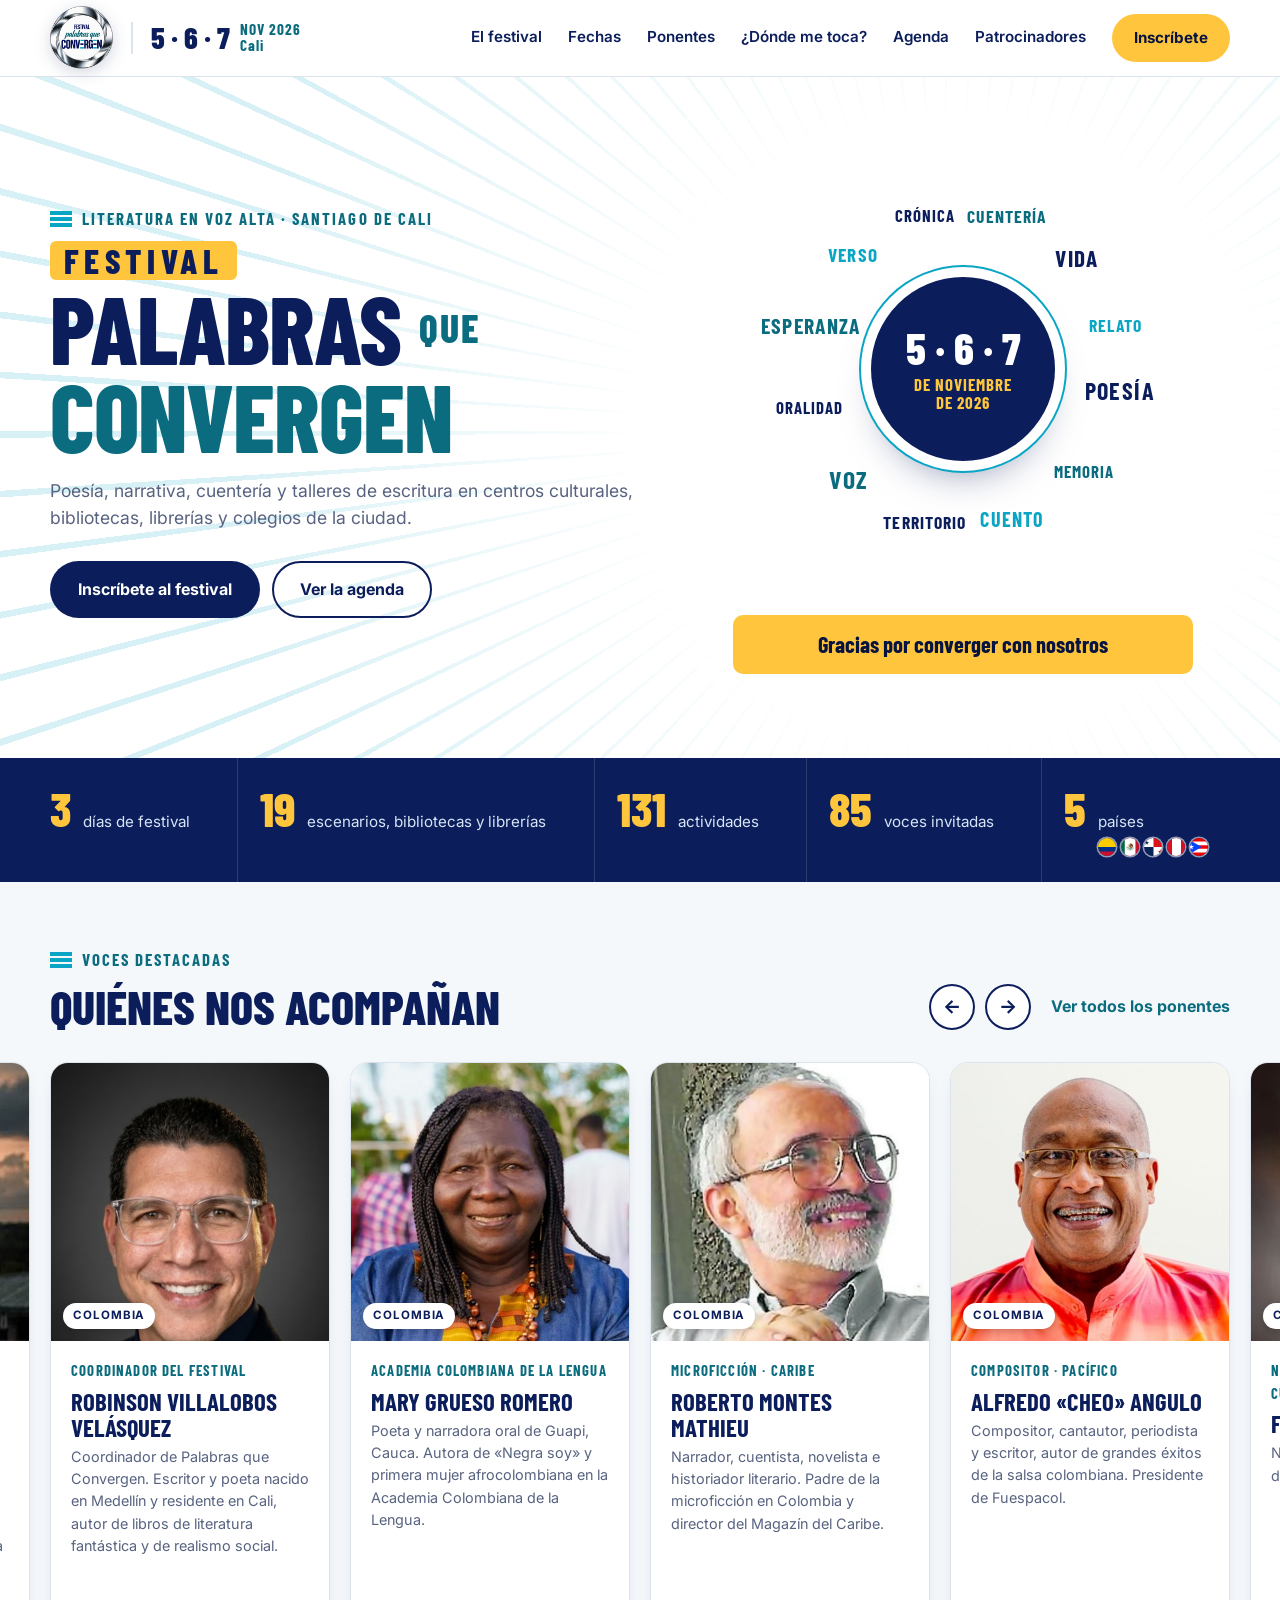
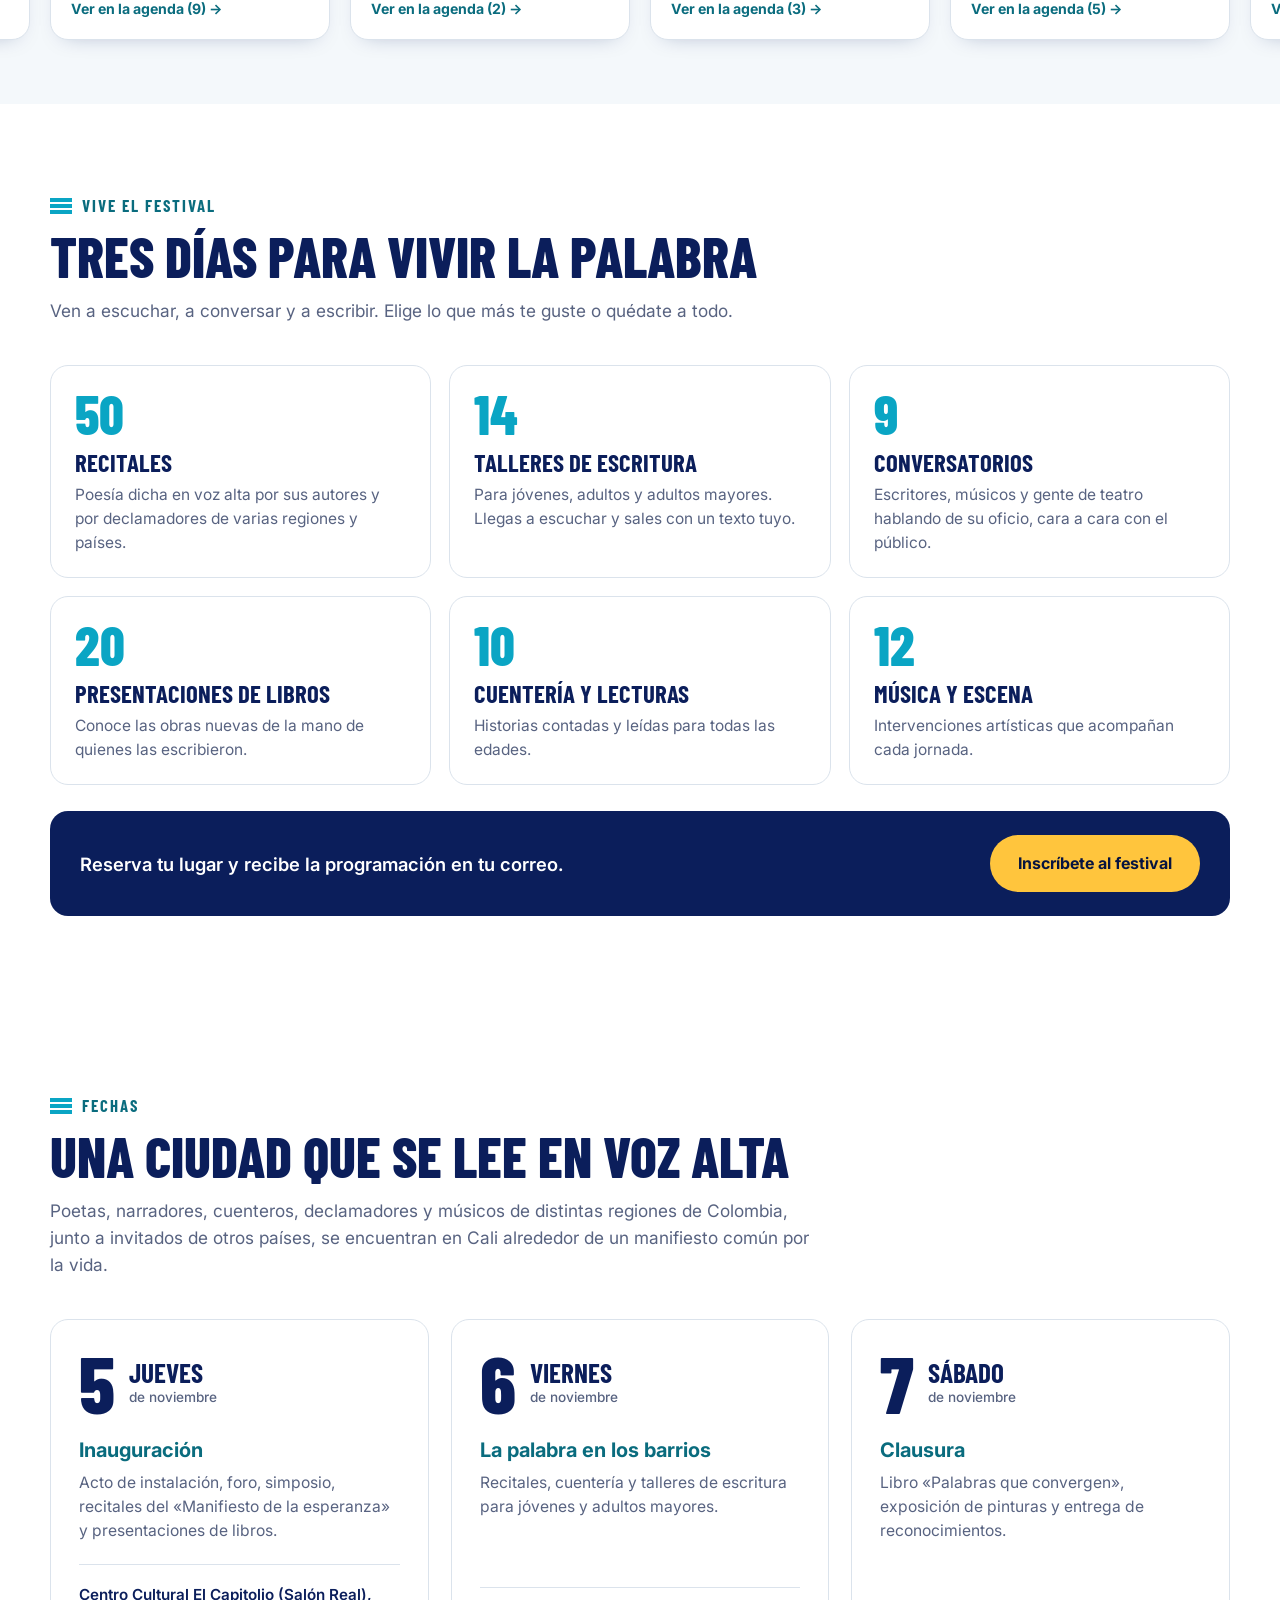
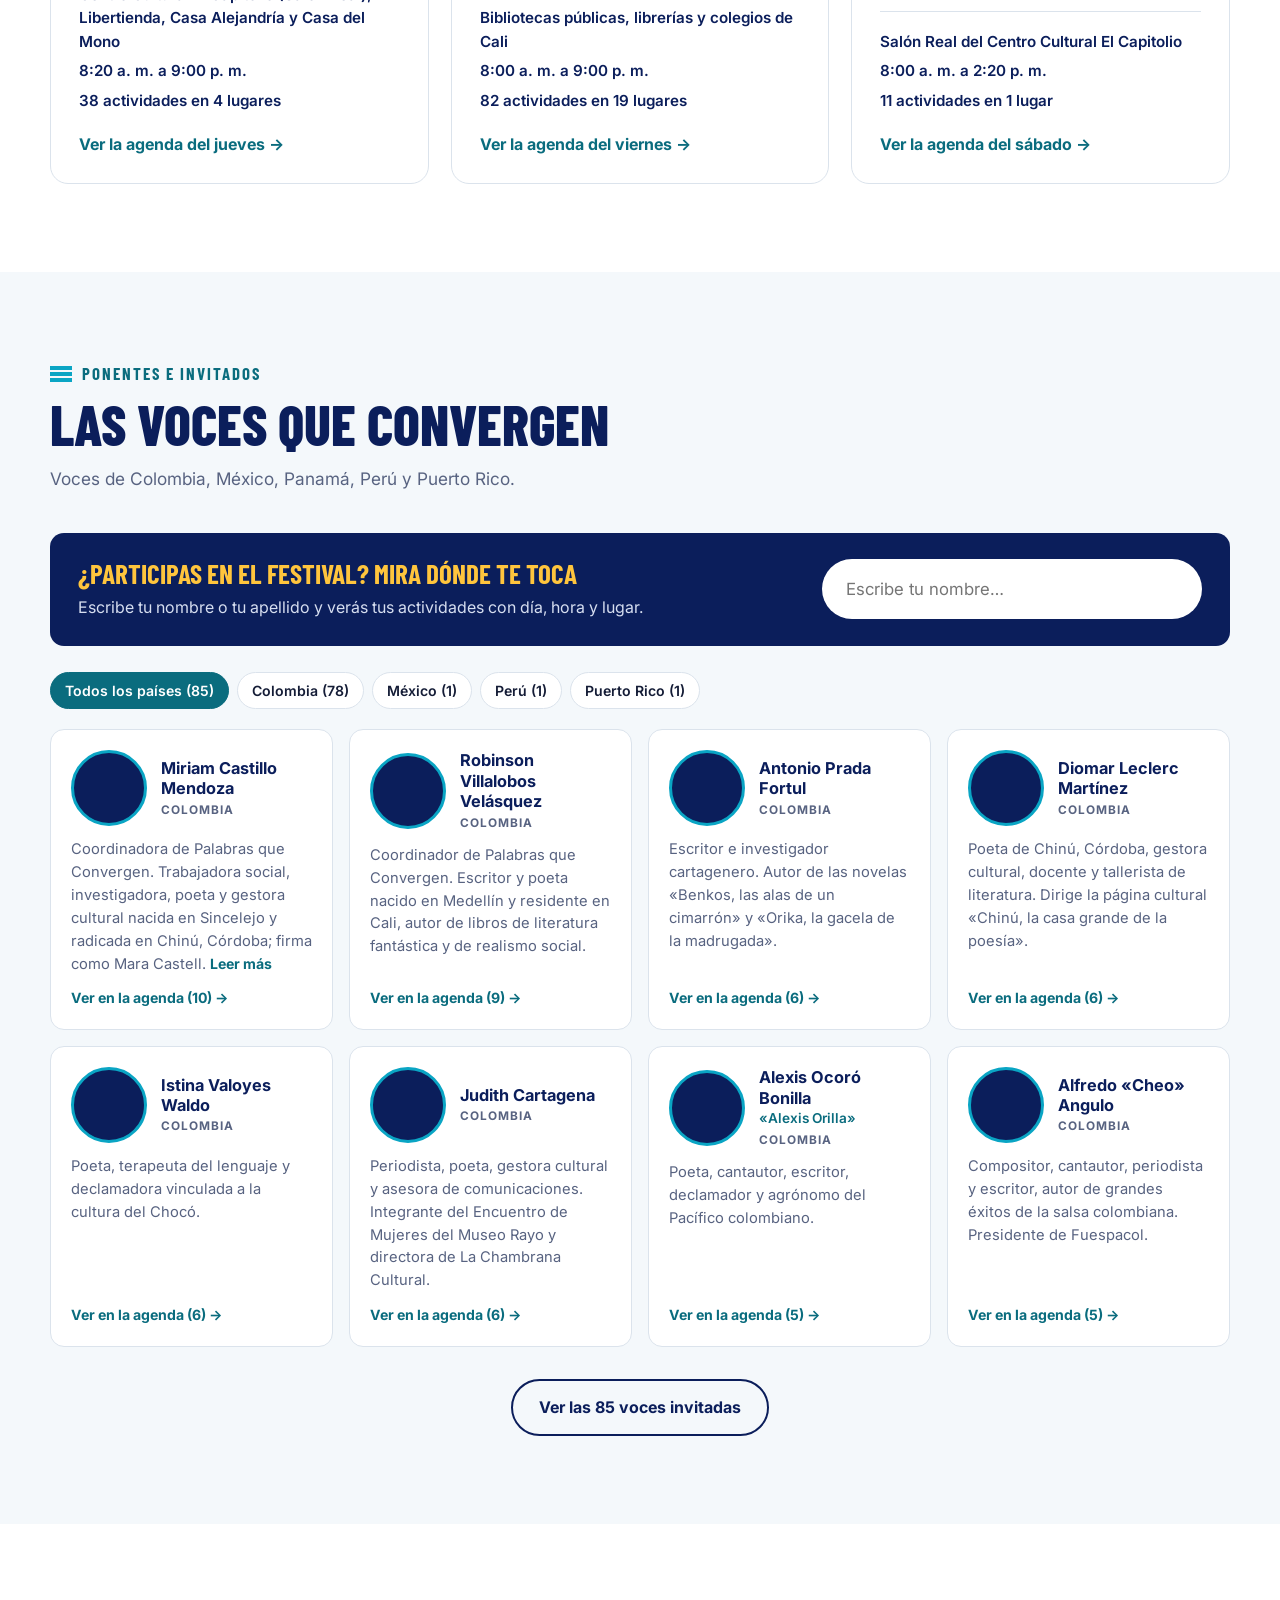
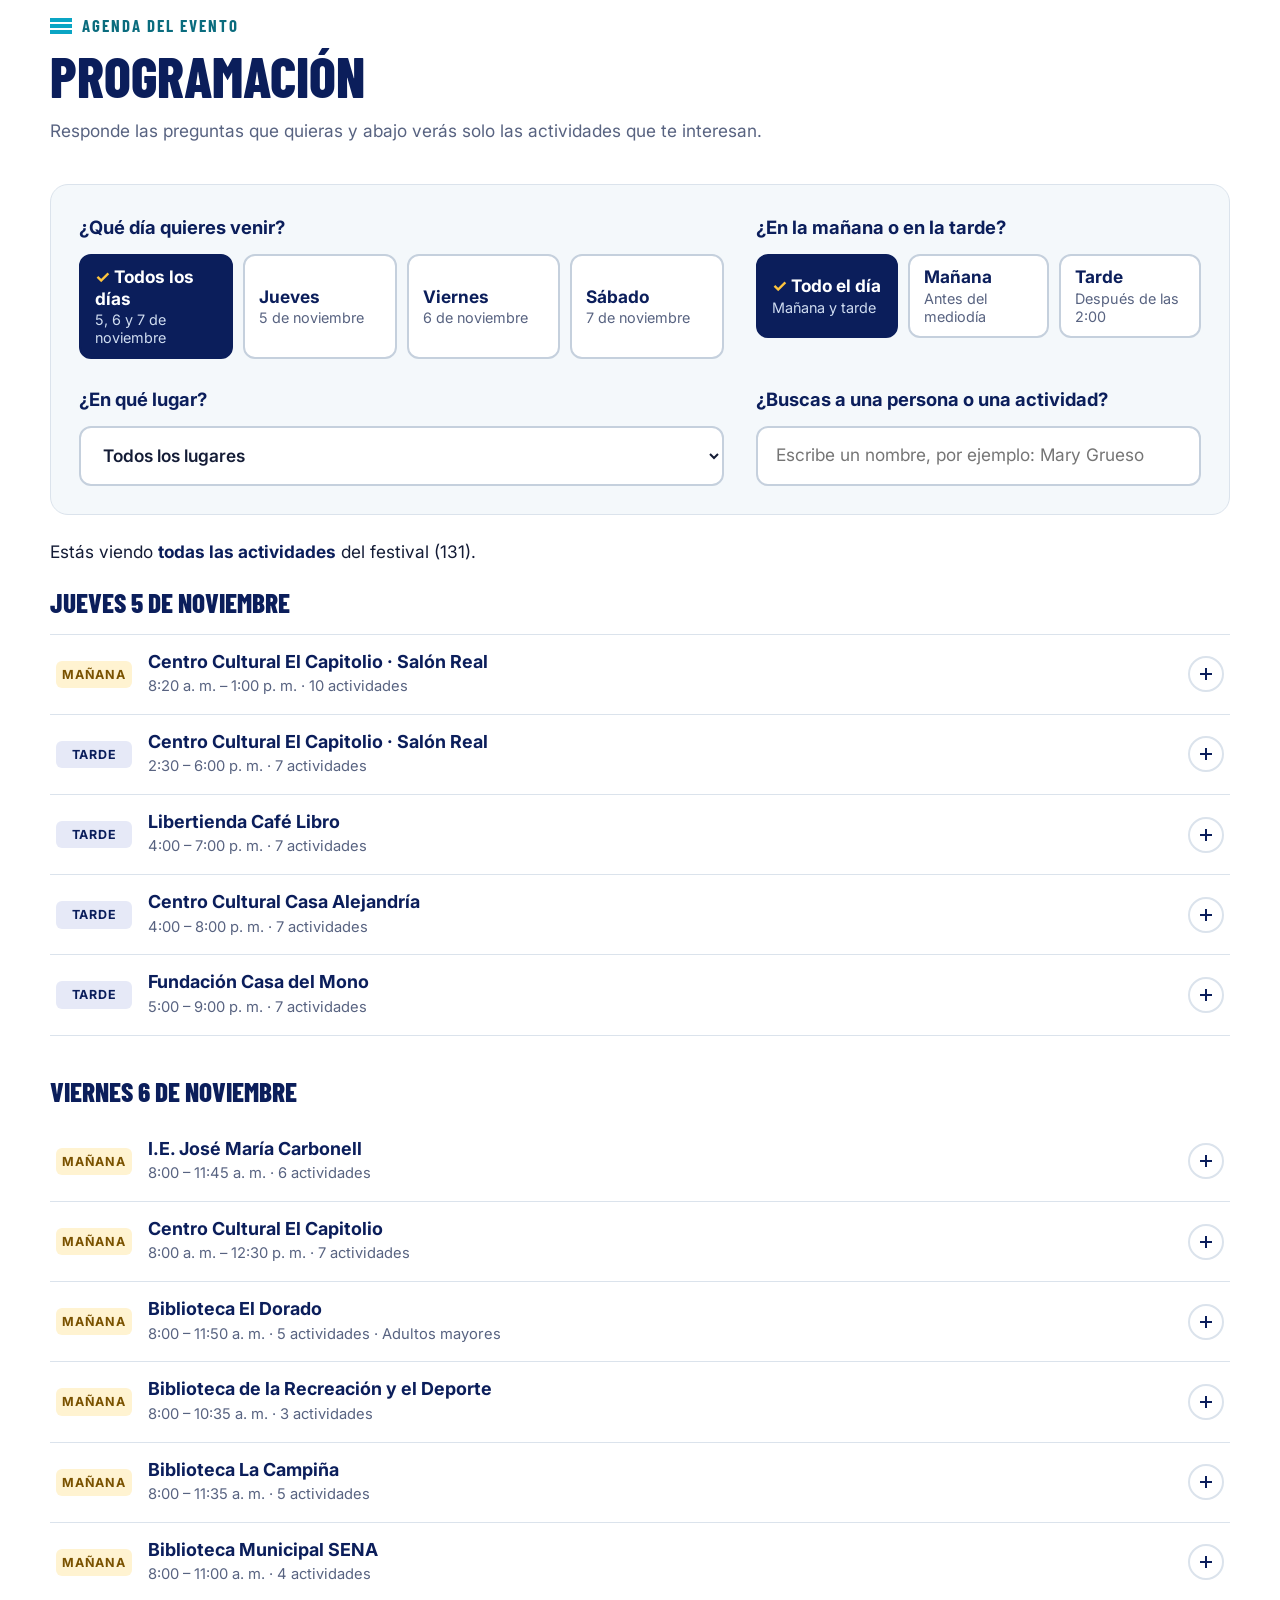
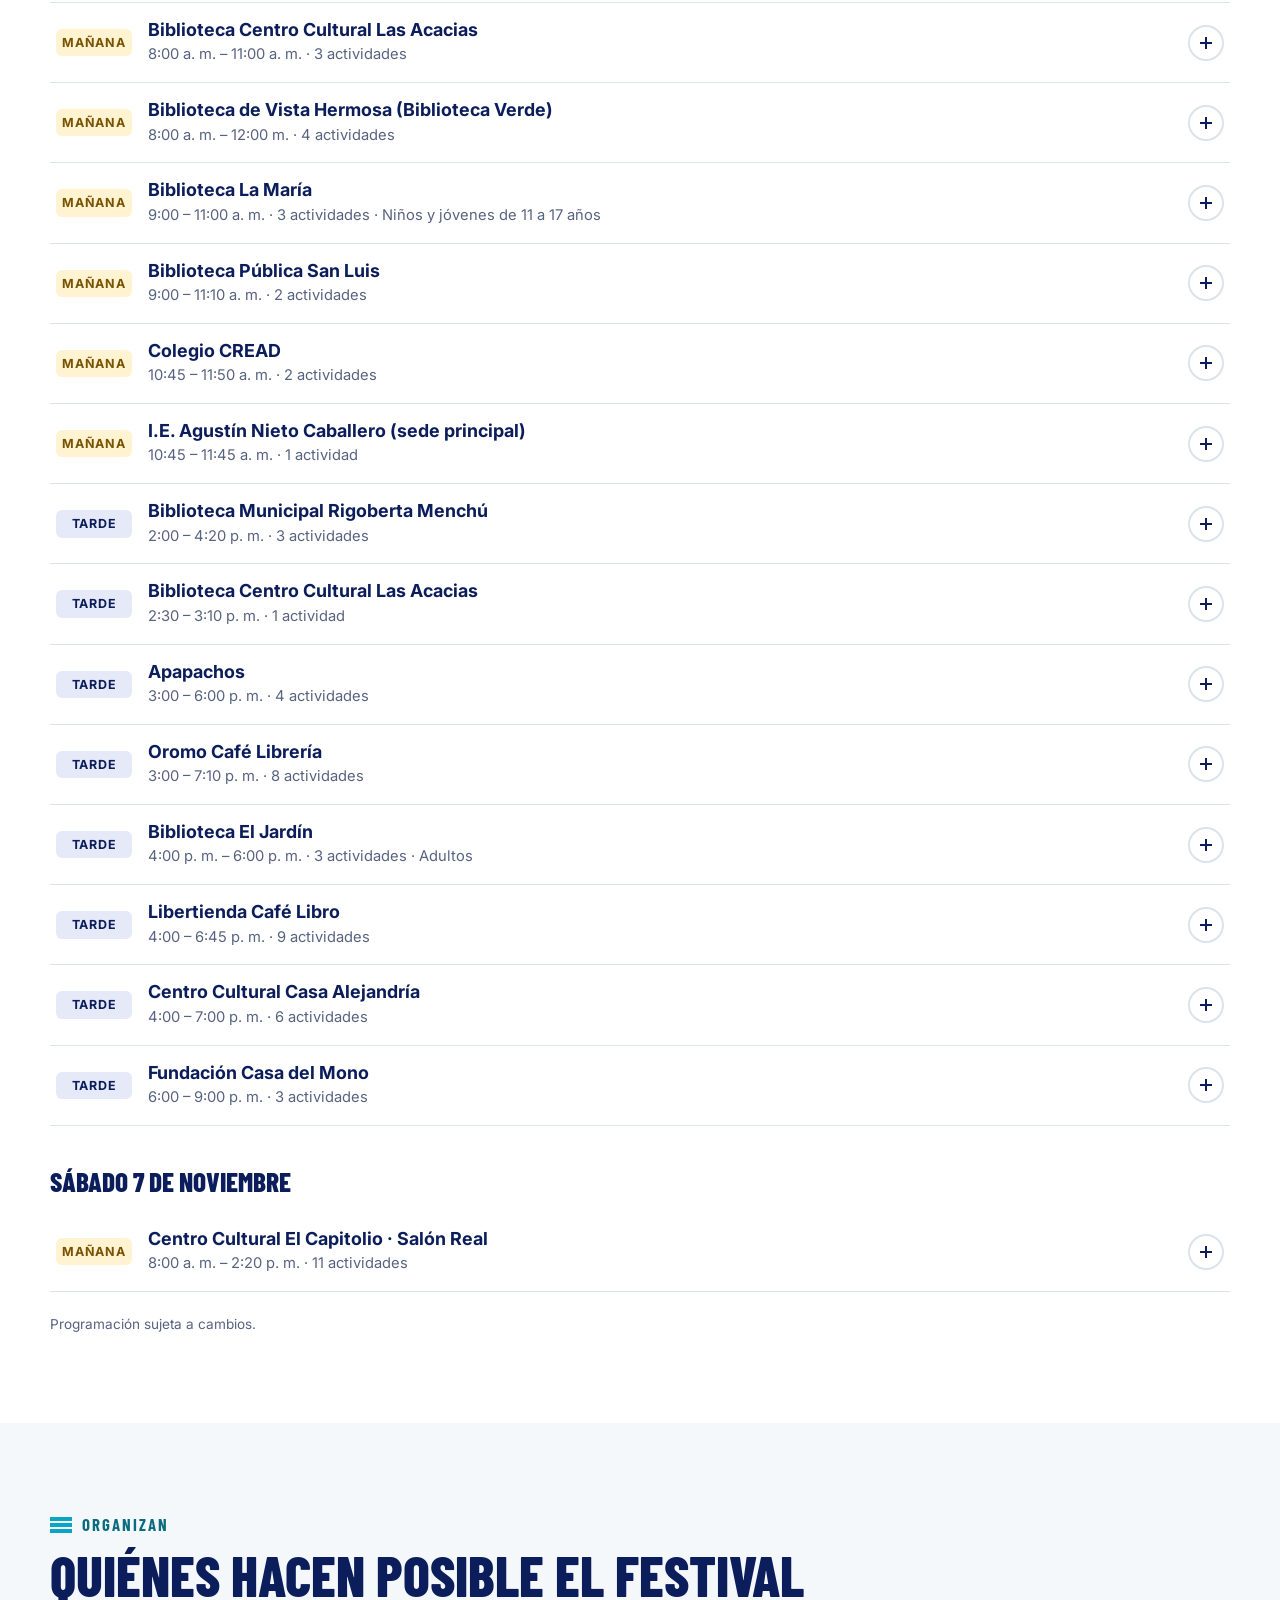
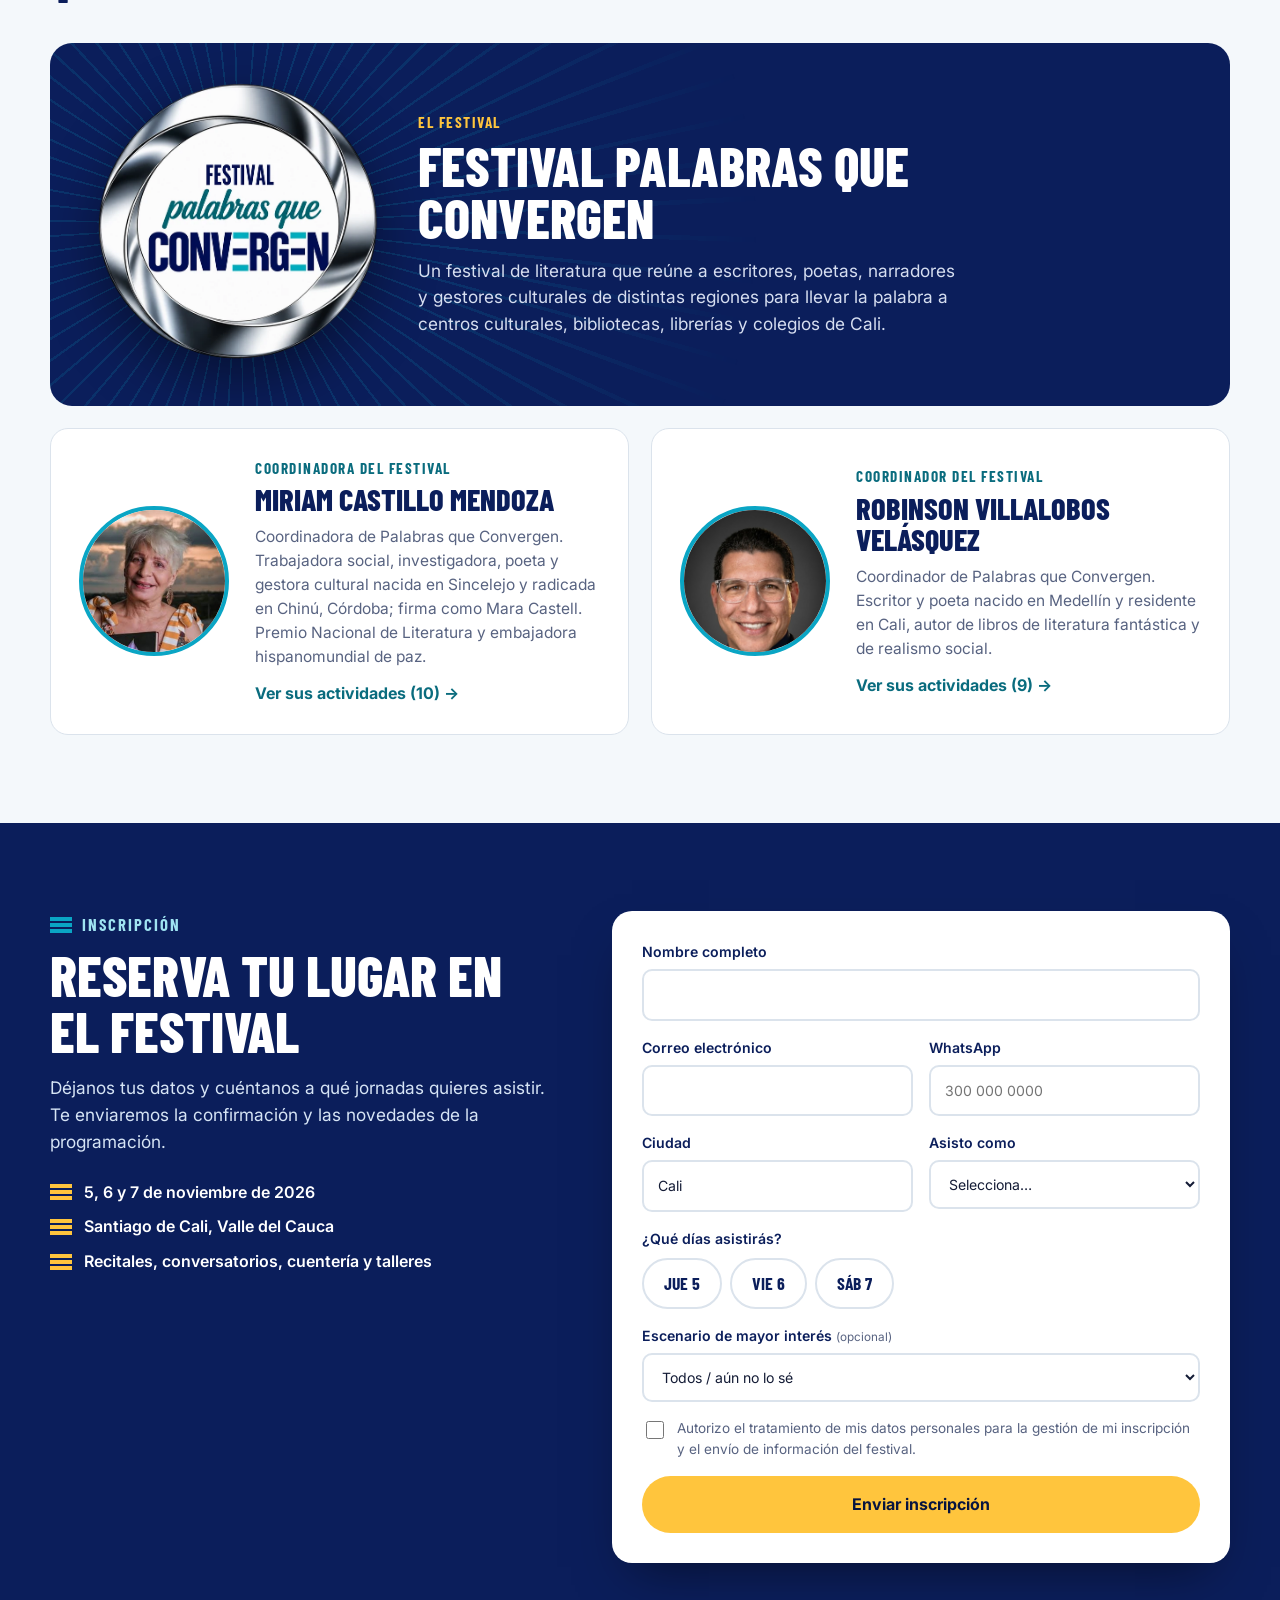
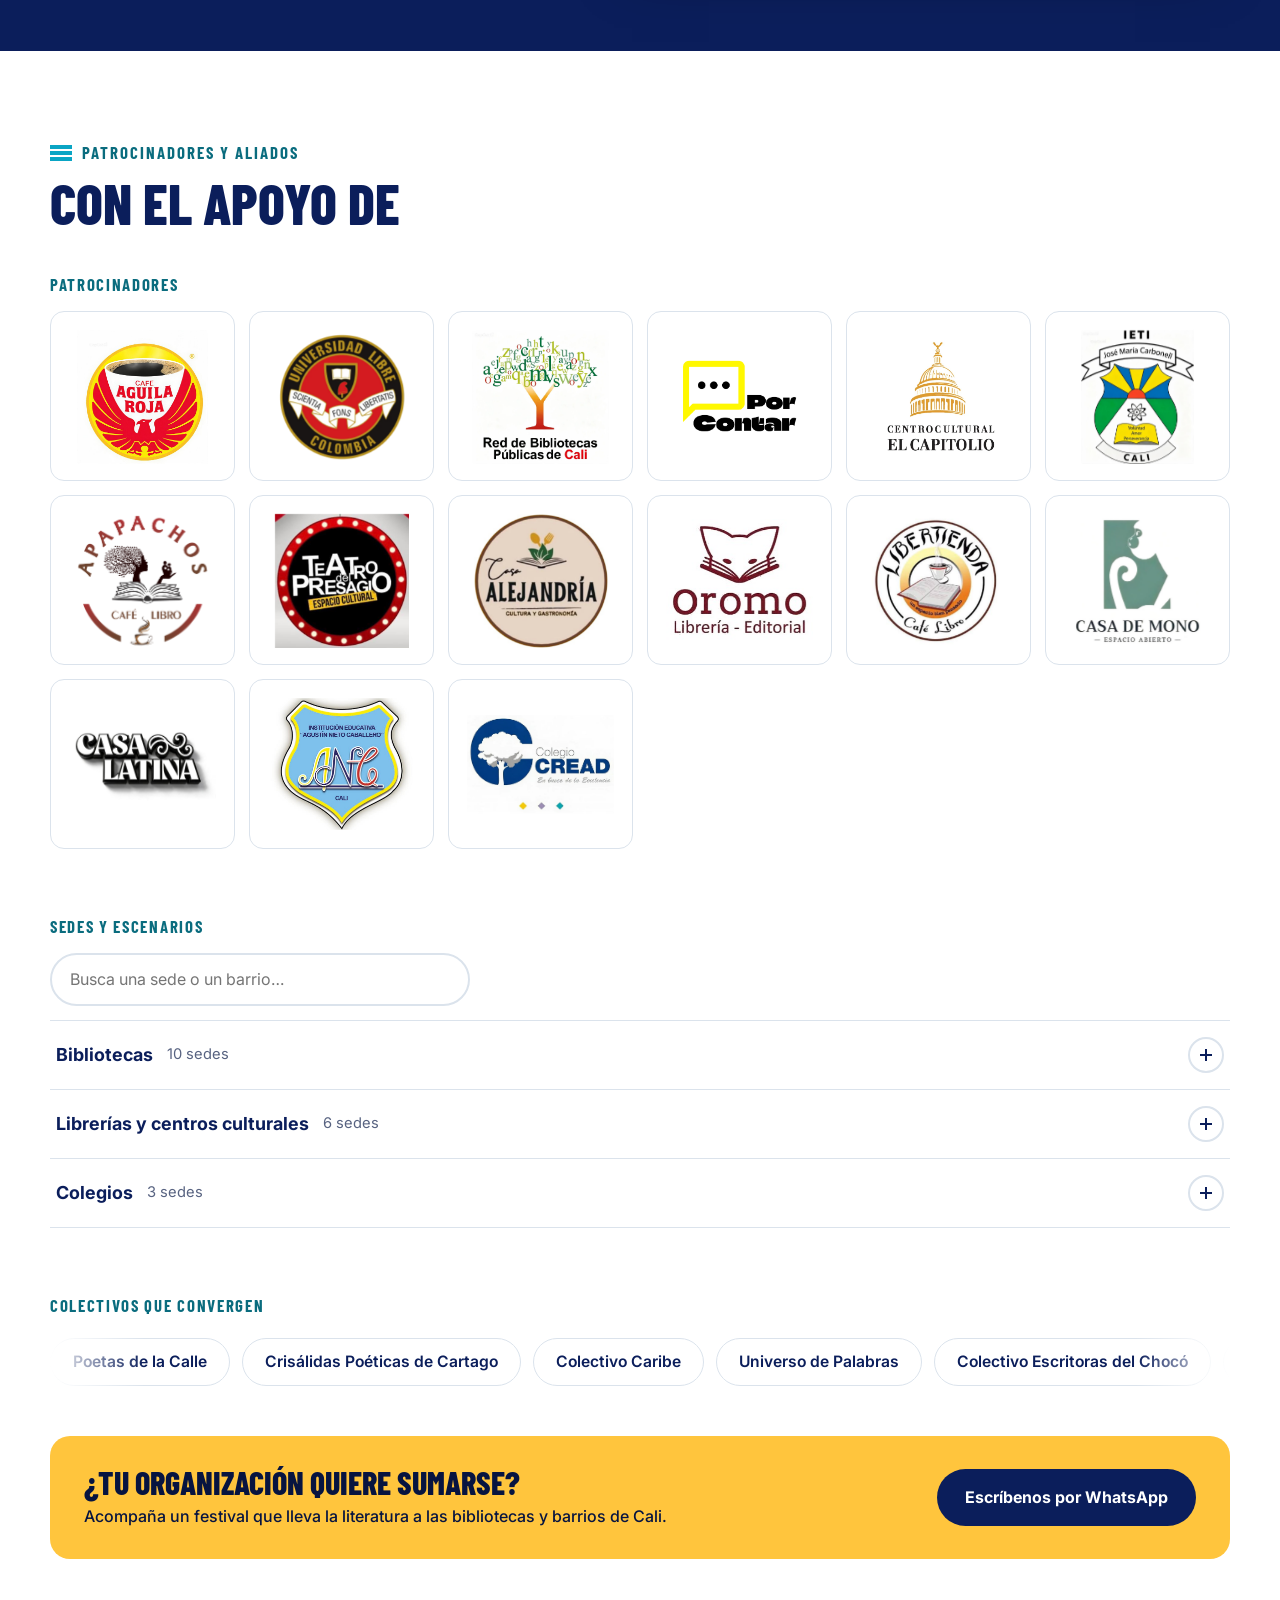
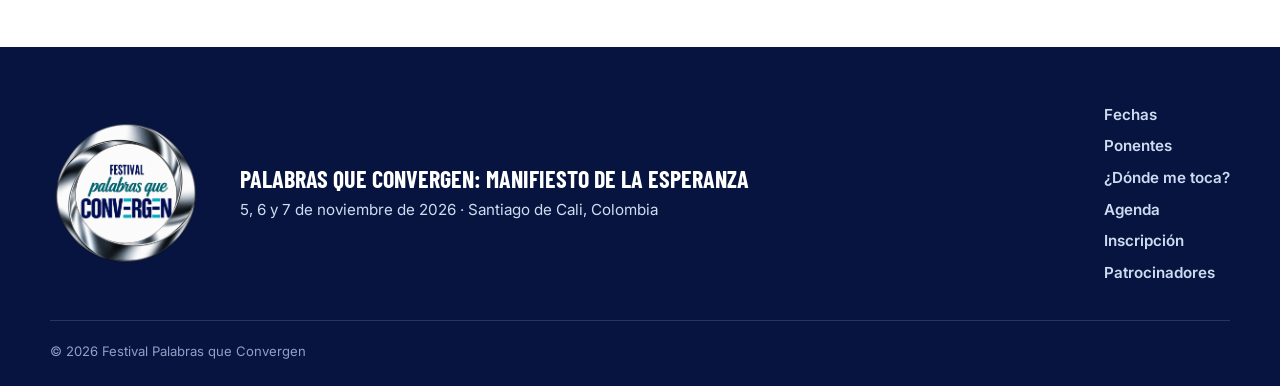
==== commit 5640bb4d: "Reconocimiento para Miriam Castillo Mendoza Co-Authored-By: Claude Opus 5.5 <noreply@anthropic.com>" ====
--- a/index.html
+++ b/index.html
@@ -415,7 +415,7 @@
 
   <a class="fab btn btn--sun" href="#inscripcion">Inscríbete</a>
 
-  <script src="js/data.js?v=49"></script>
+  <script src="js/data.js?v=50"></script>
   <script src="js/donde.js?v=6"></script>
   <script src="js/main.js?v=37"></script>
 </body>
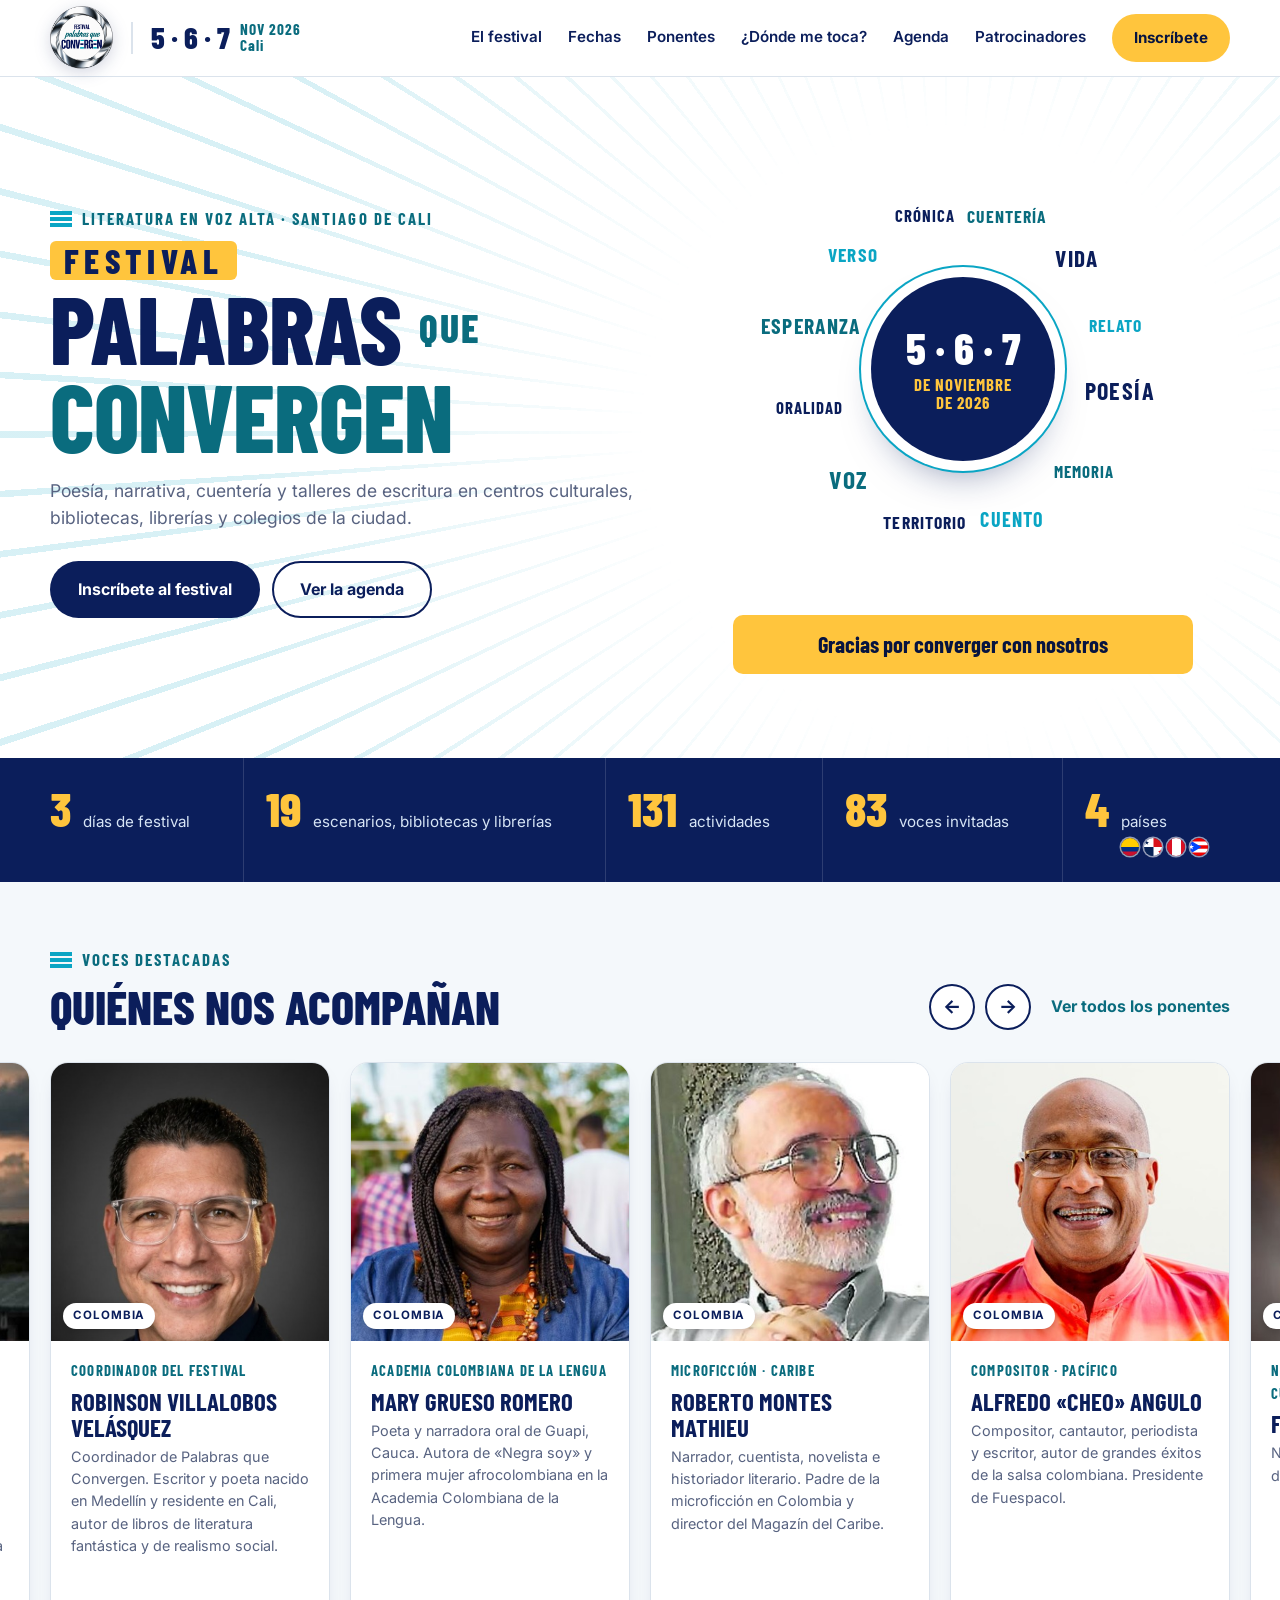
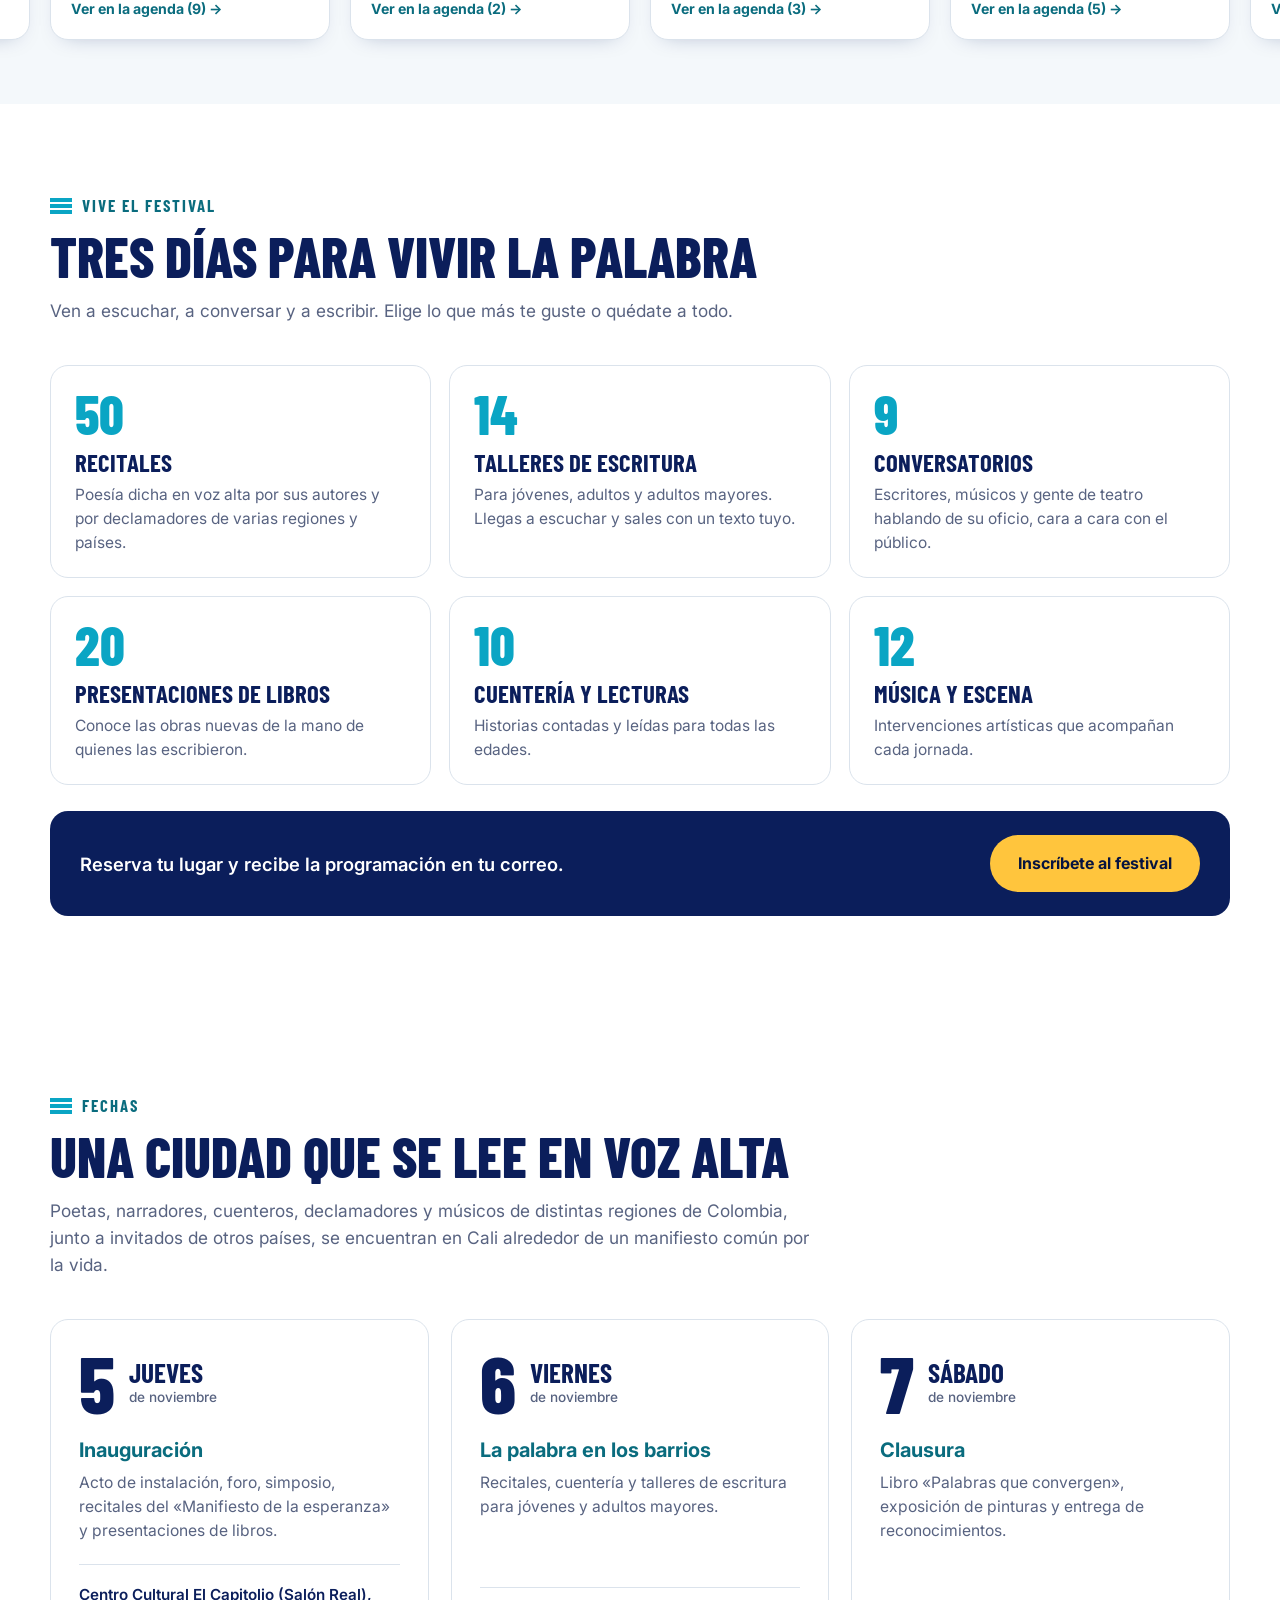
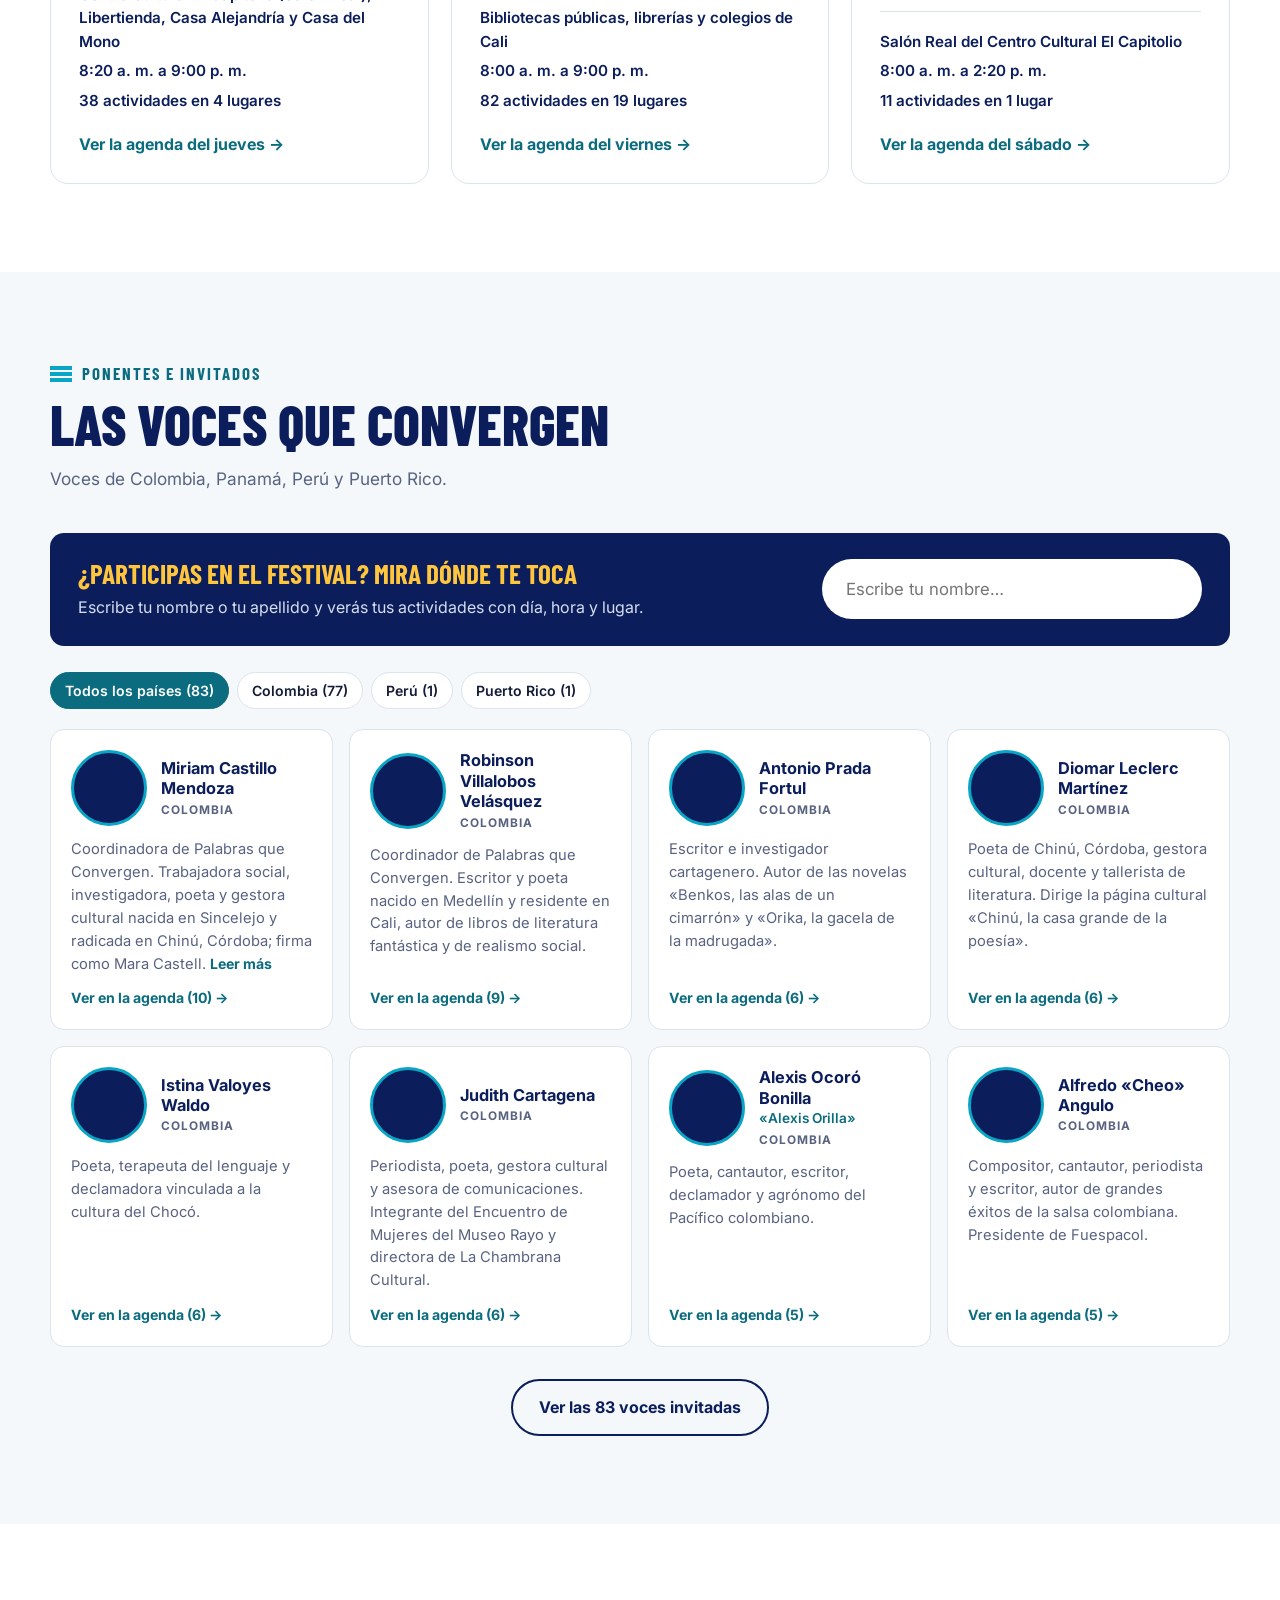
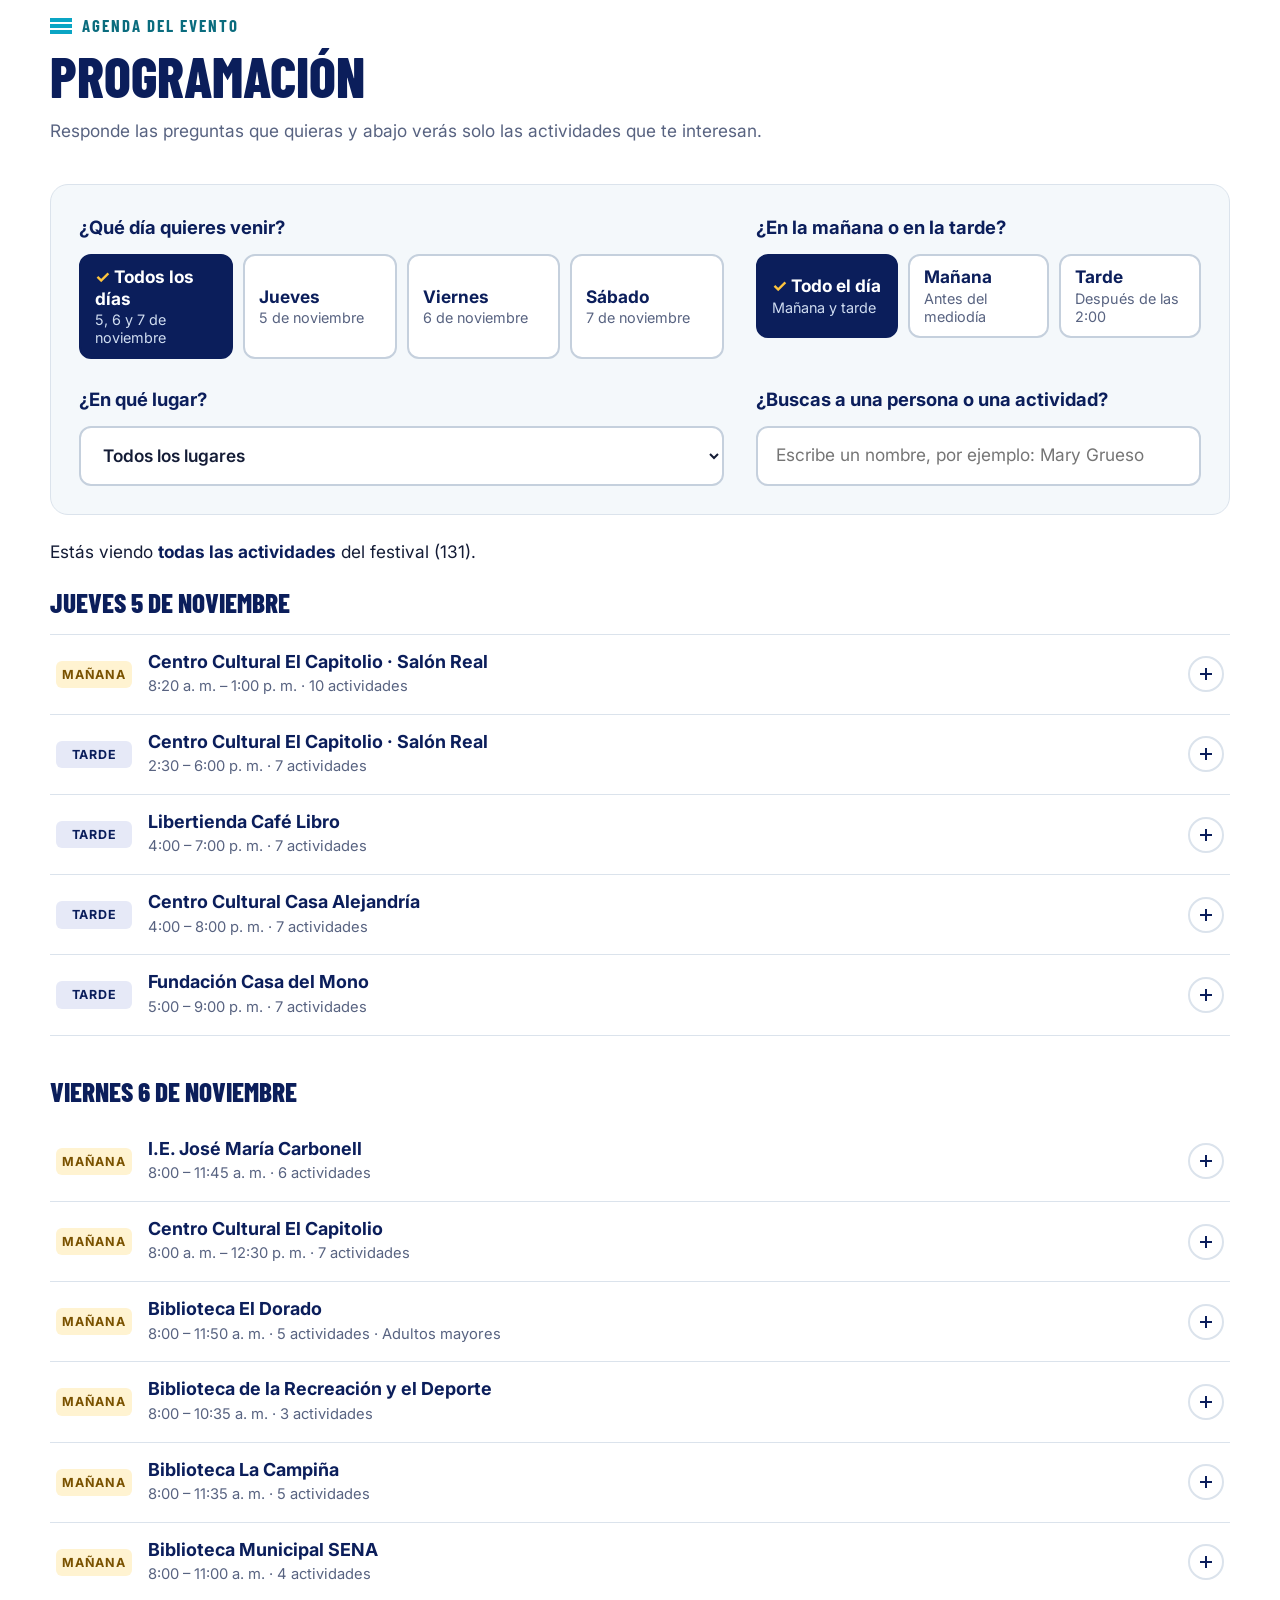
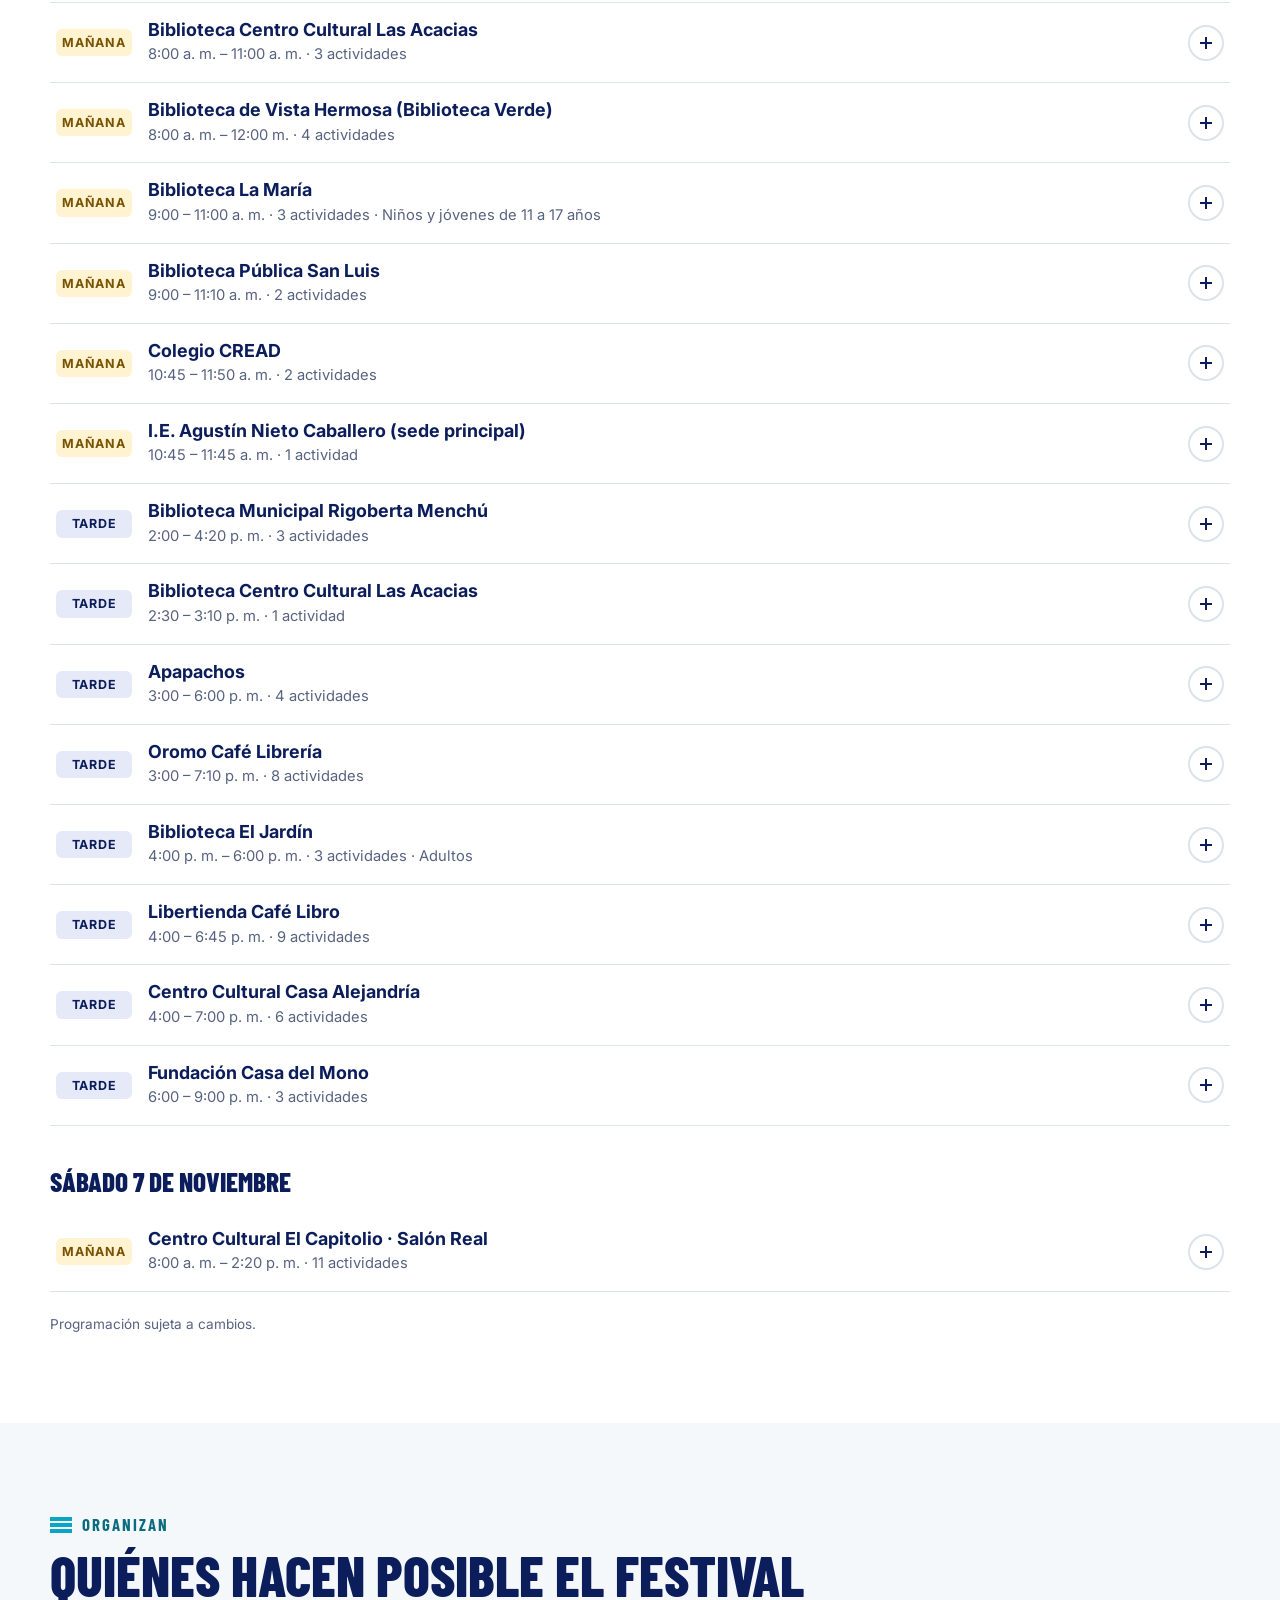
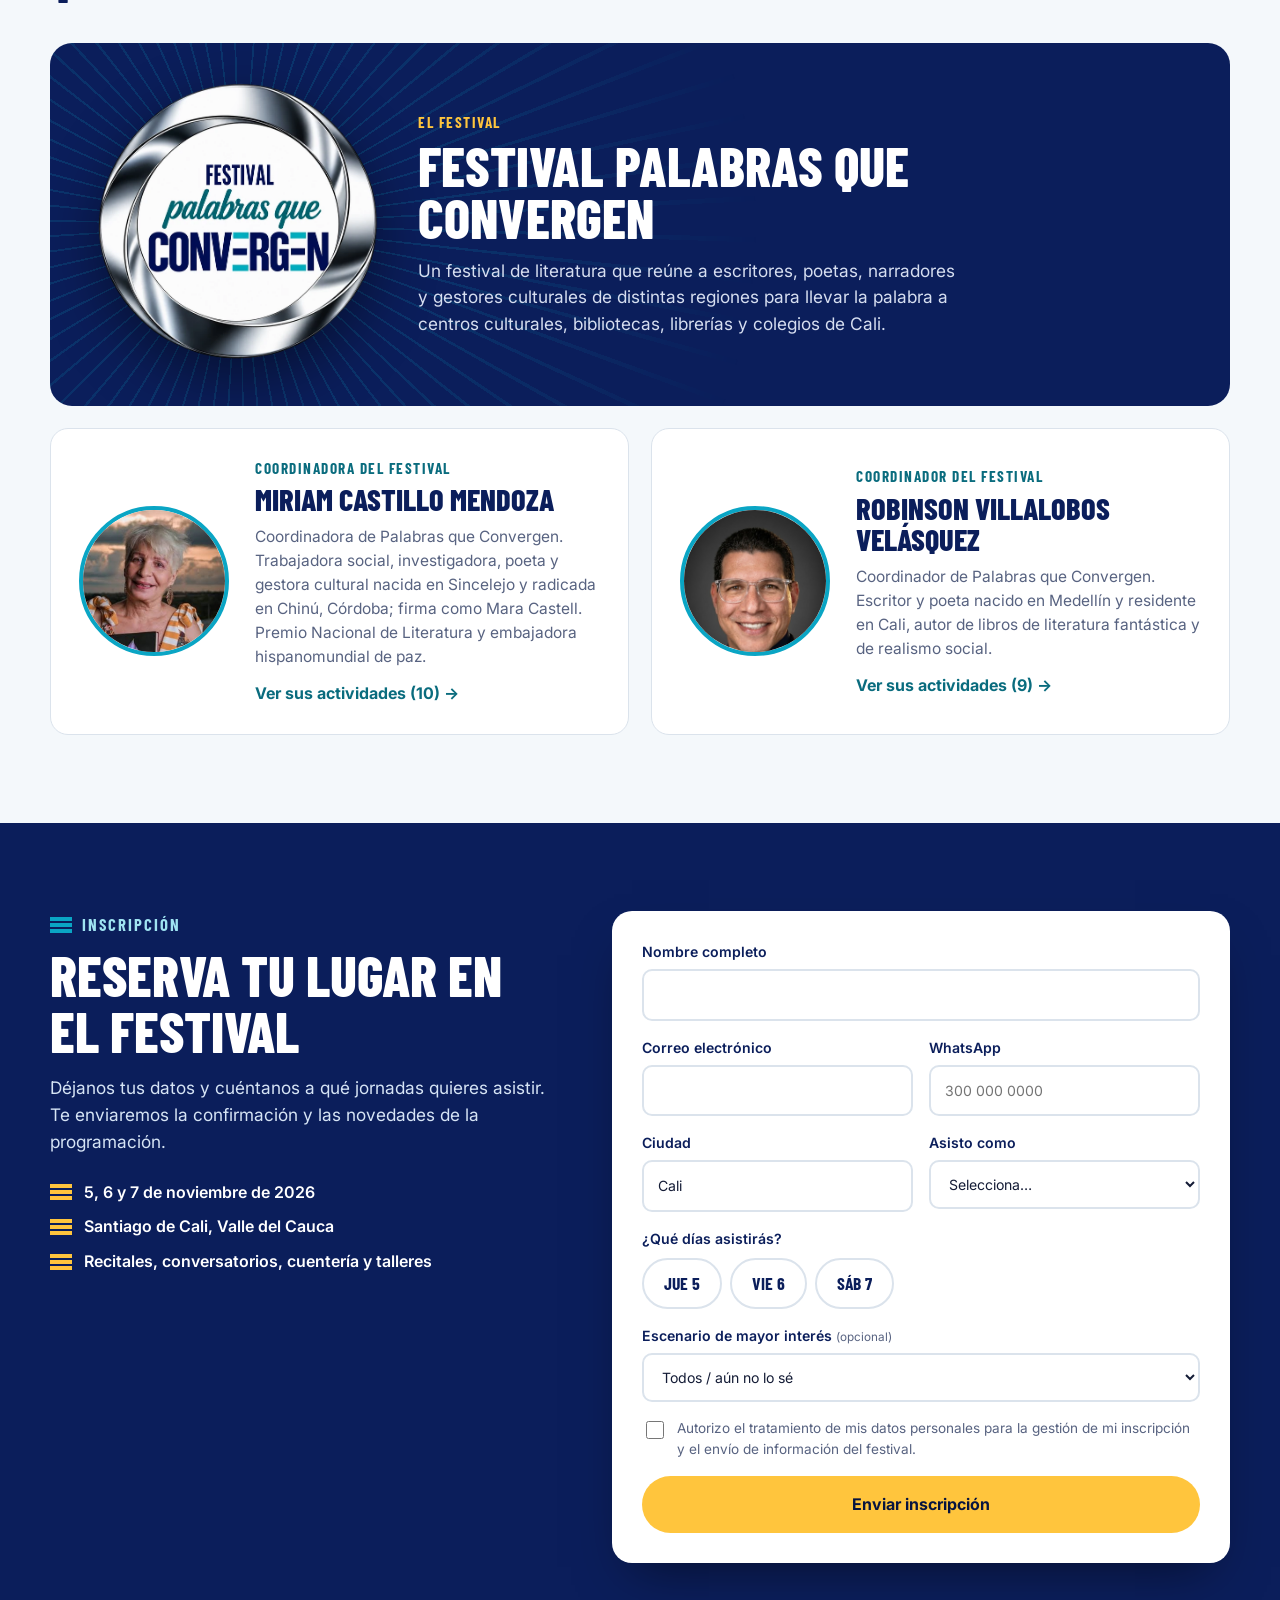
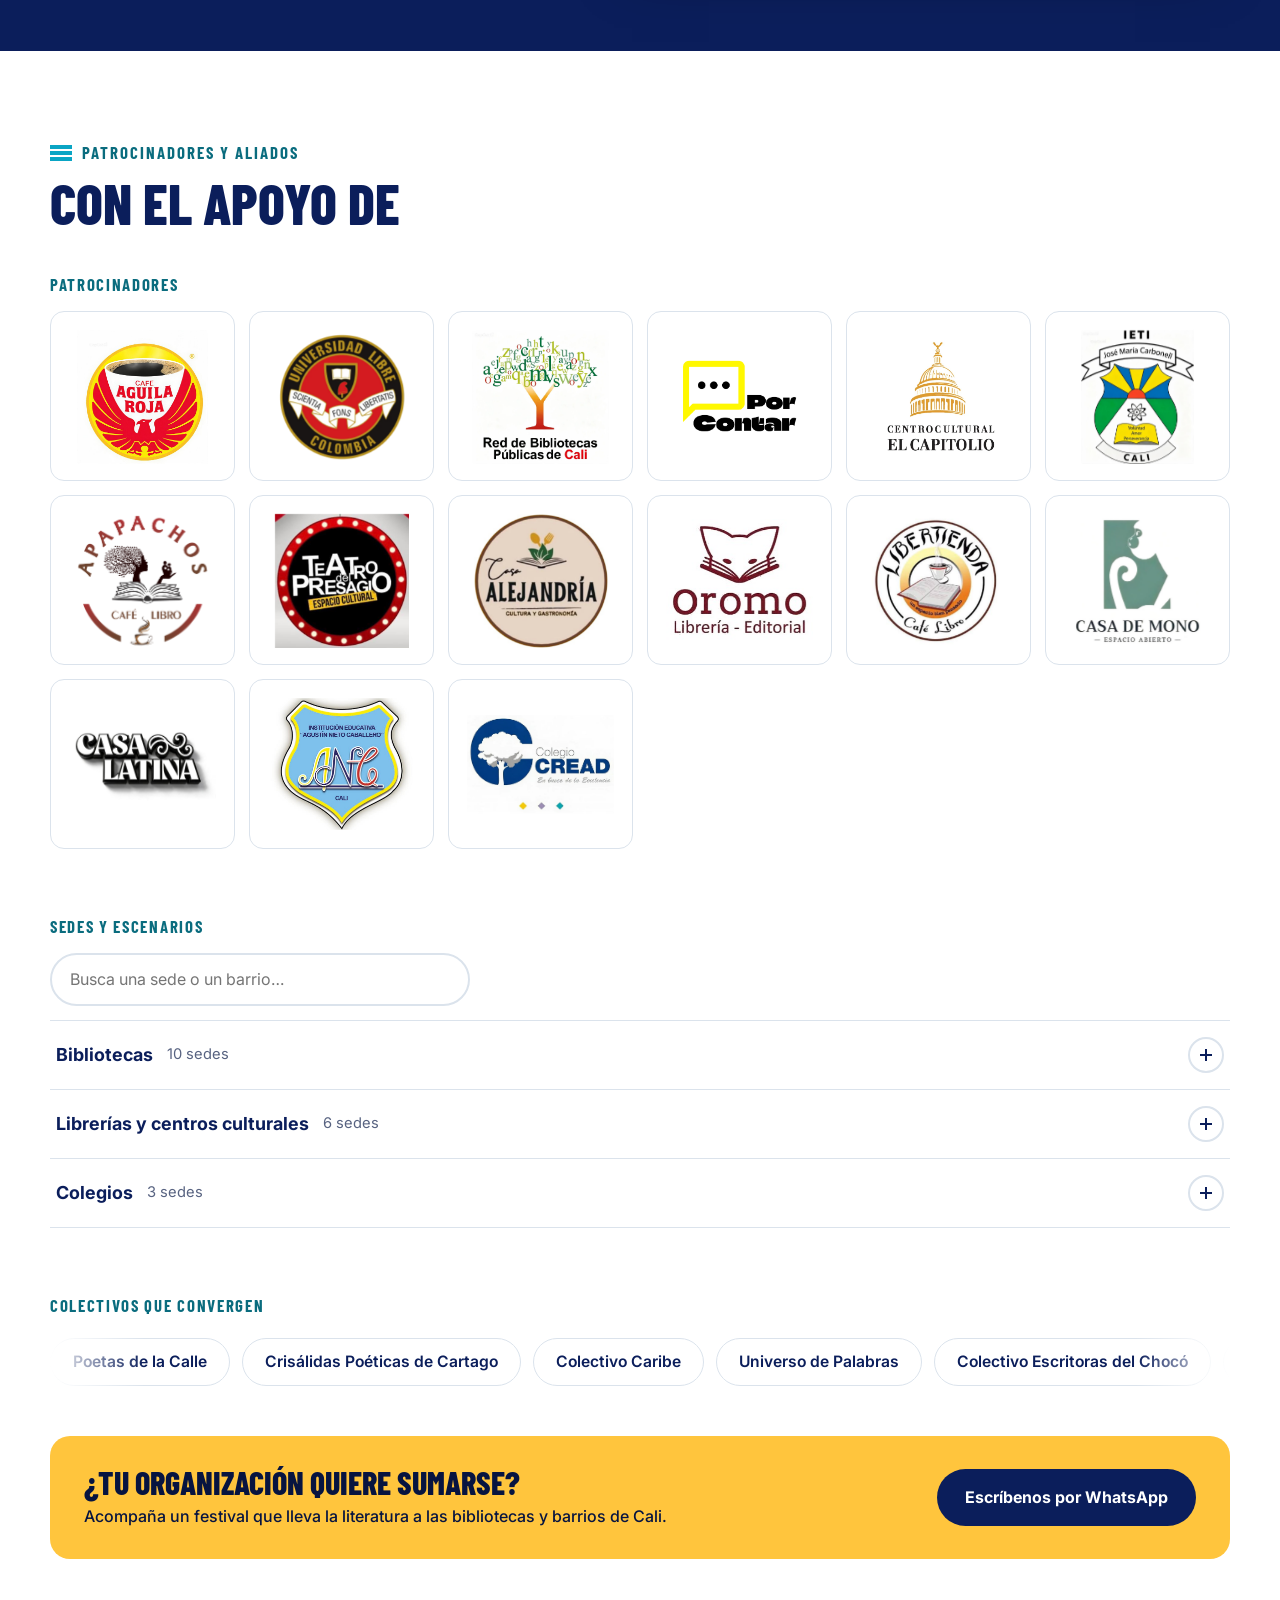
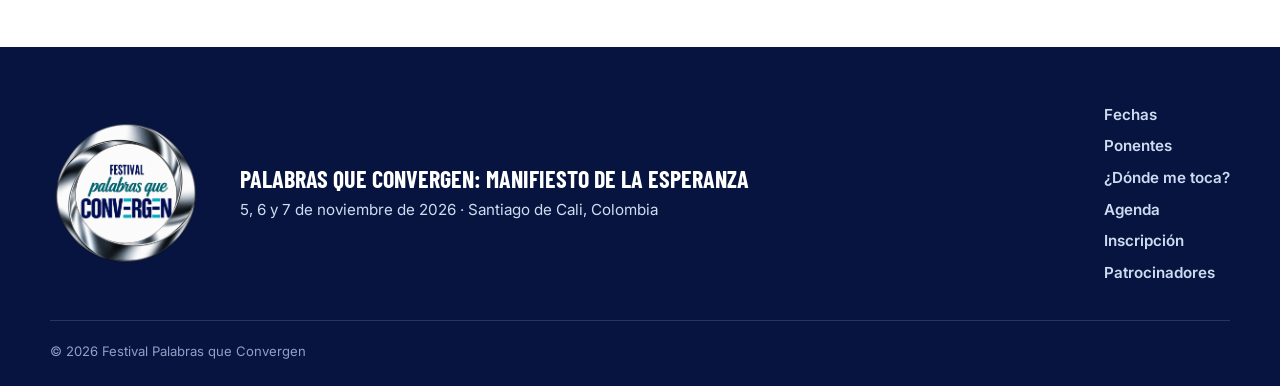
==== commit c72f22c8: "Marco Rogelio Rubio Lopez y Martha Luz De Leon Naar no asisten: salen del programa Co-Authored-By: C" ====
--- a/index.html
+++ b/index.html
@@ -415,7 +415,7 @@
 
   <a class="fab btn btn--sun" href="#inscripcion">Inscríbete</a>
 
-  <script src="js/data.js?v=50"></script>
+  <script src="js/data.js?v=52"></script>
   <script src="js/donde.js?v=6"></script>
   <script src="js/main.js?v=37"></script>
 </body>
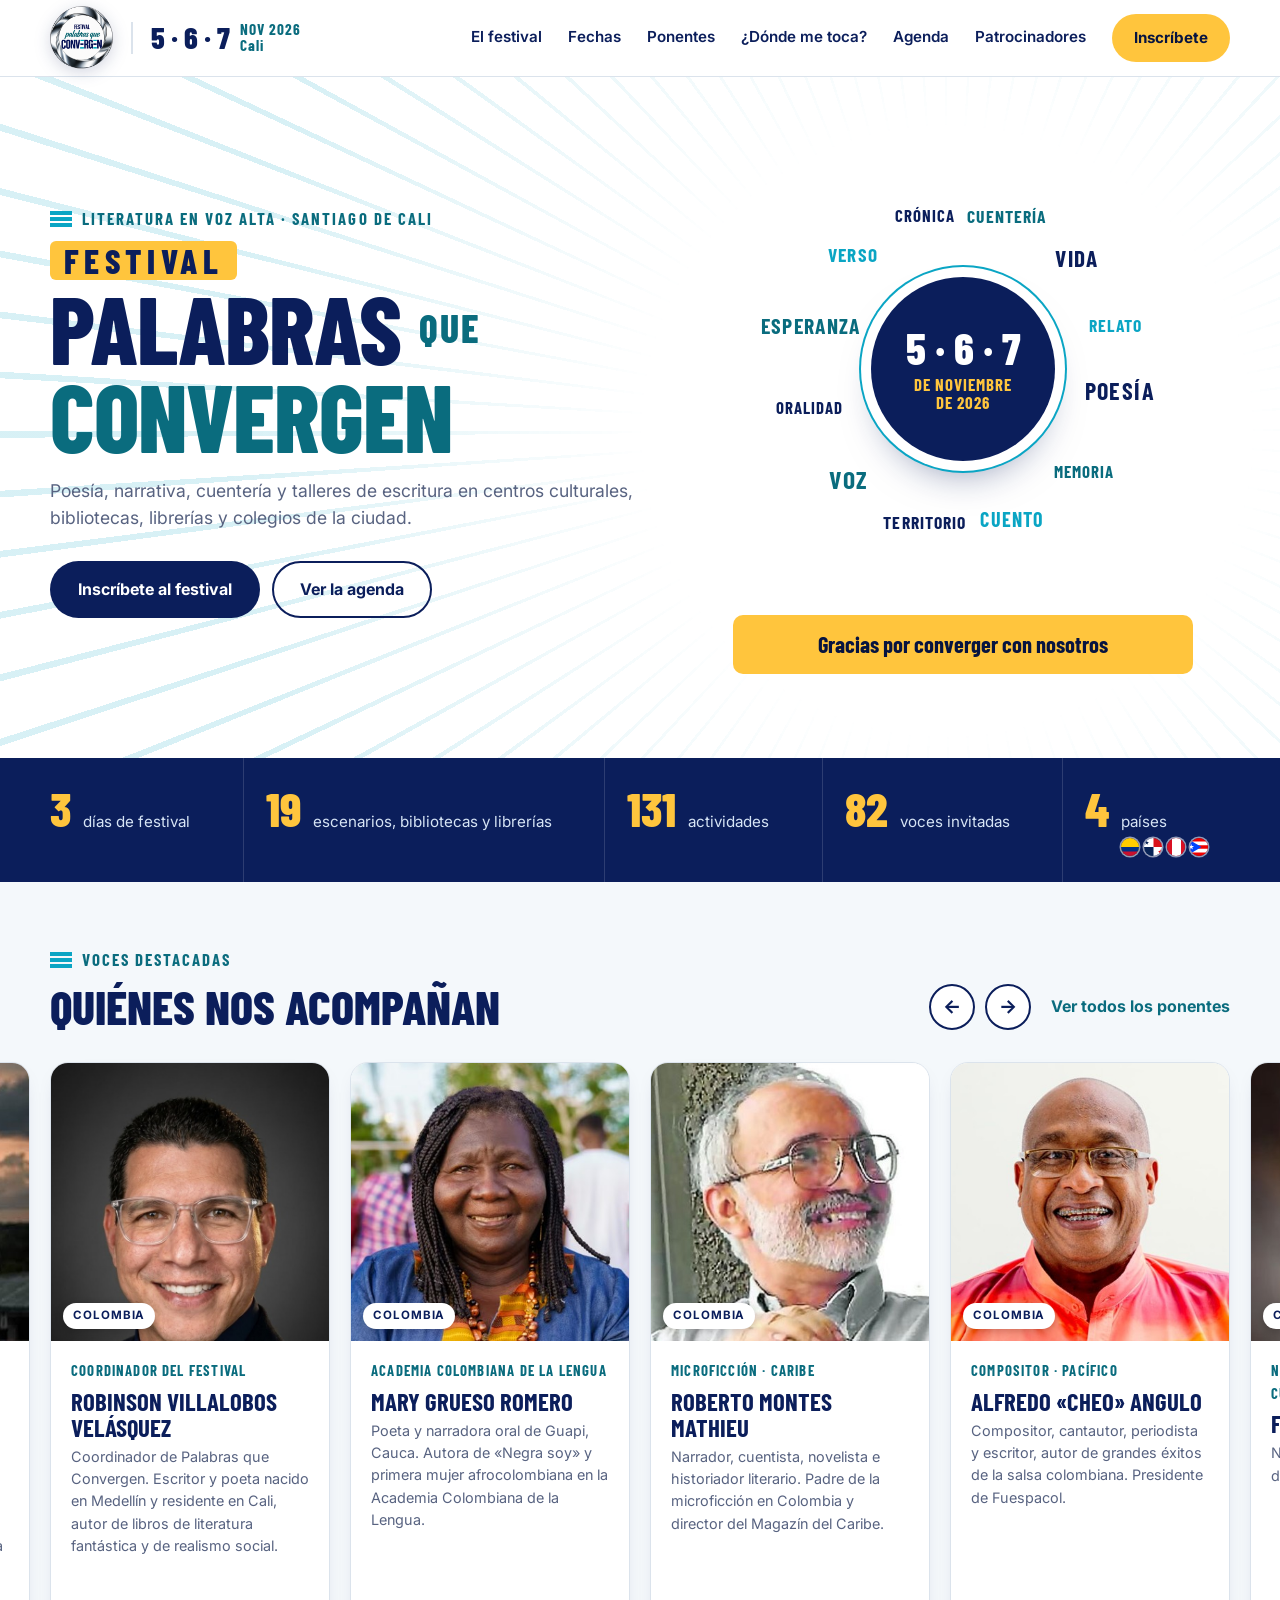
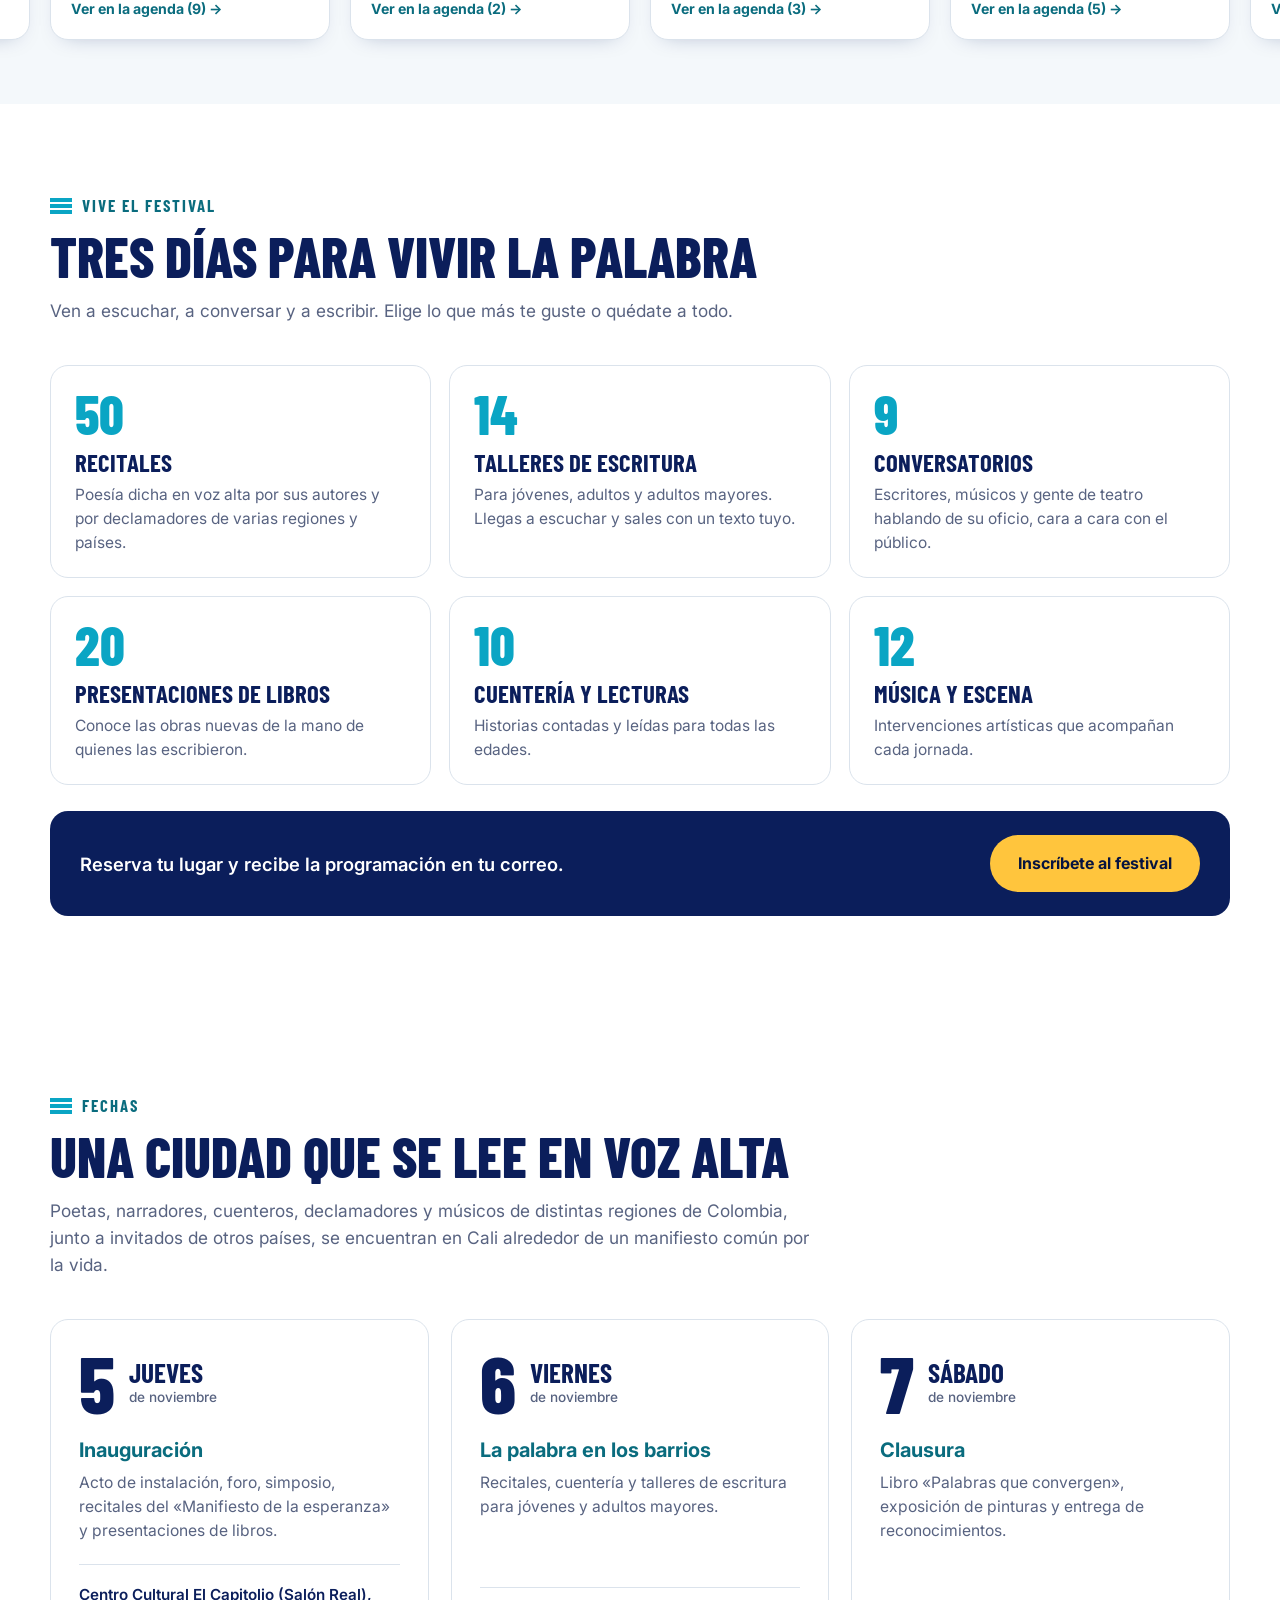
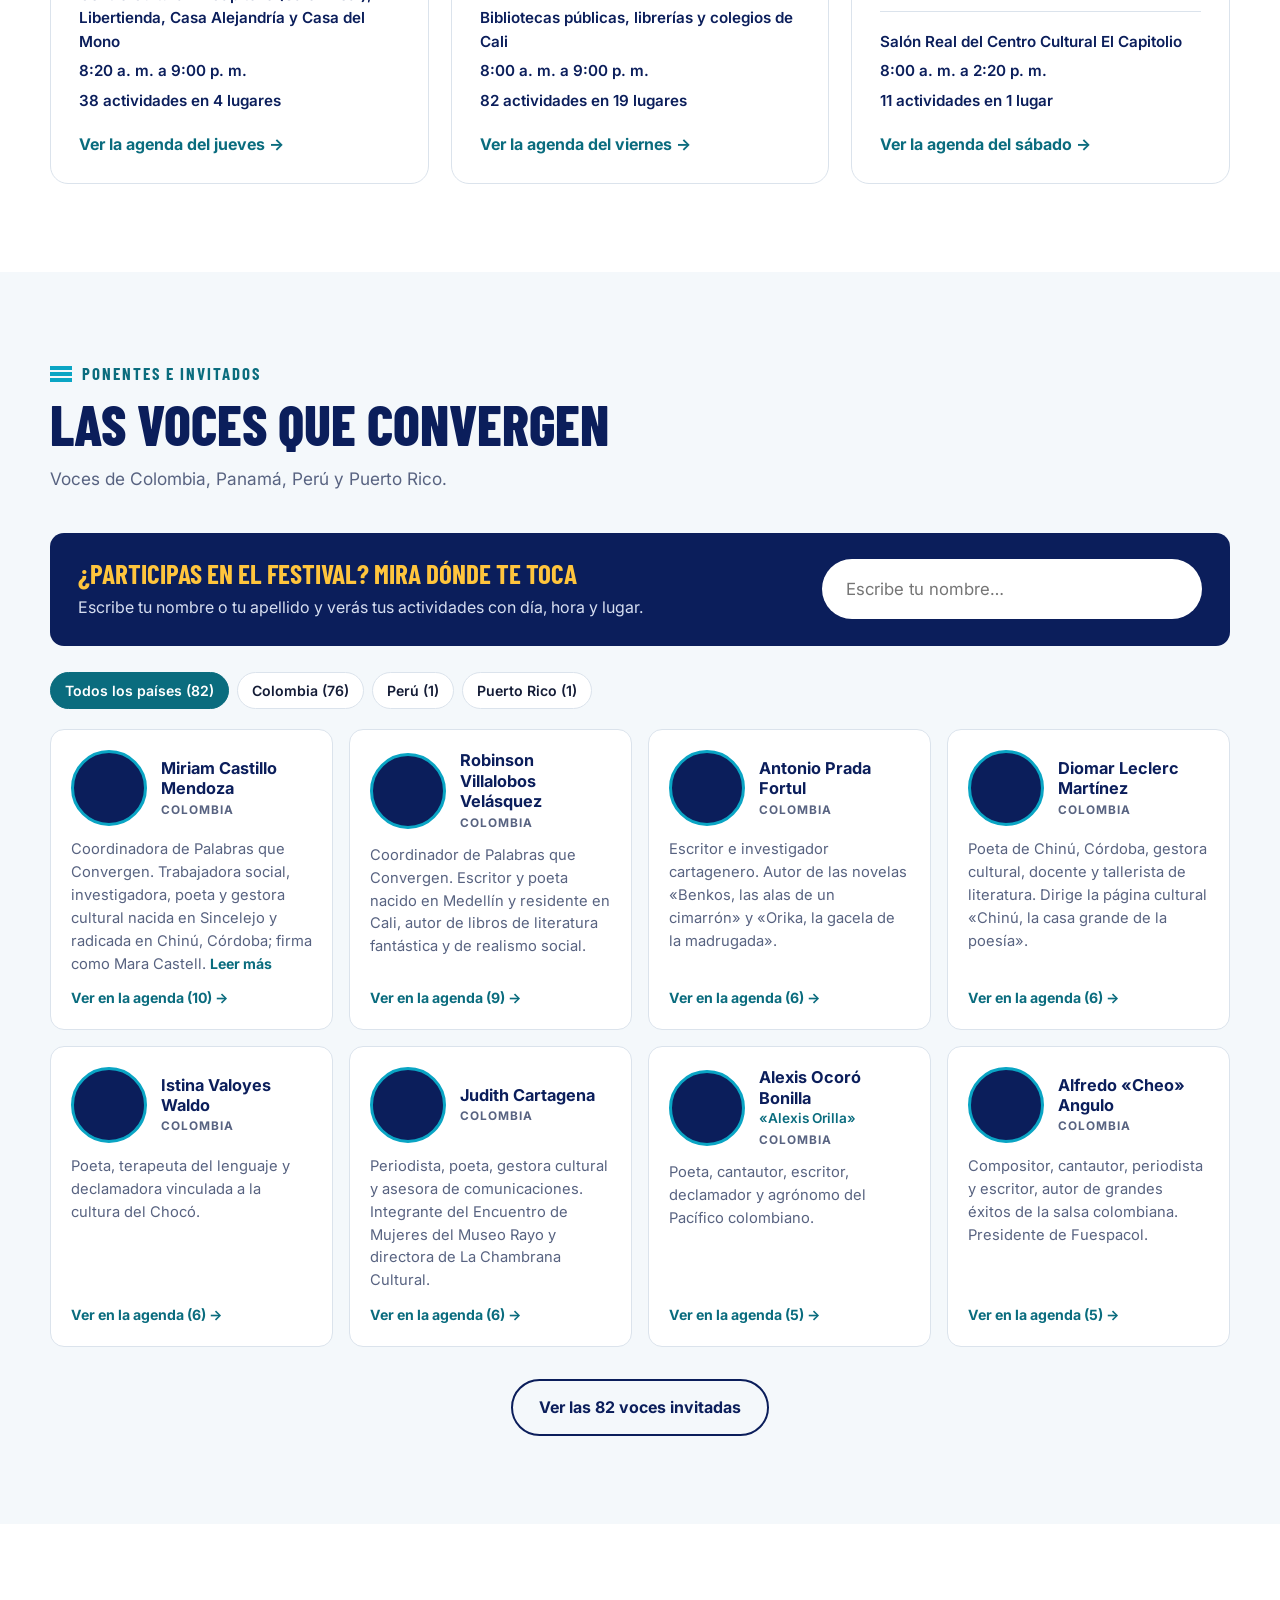
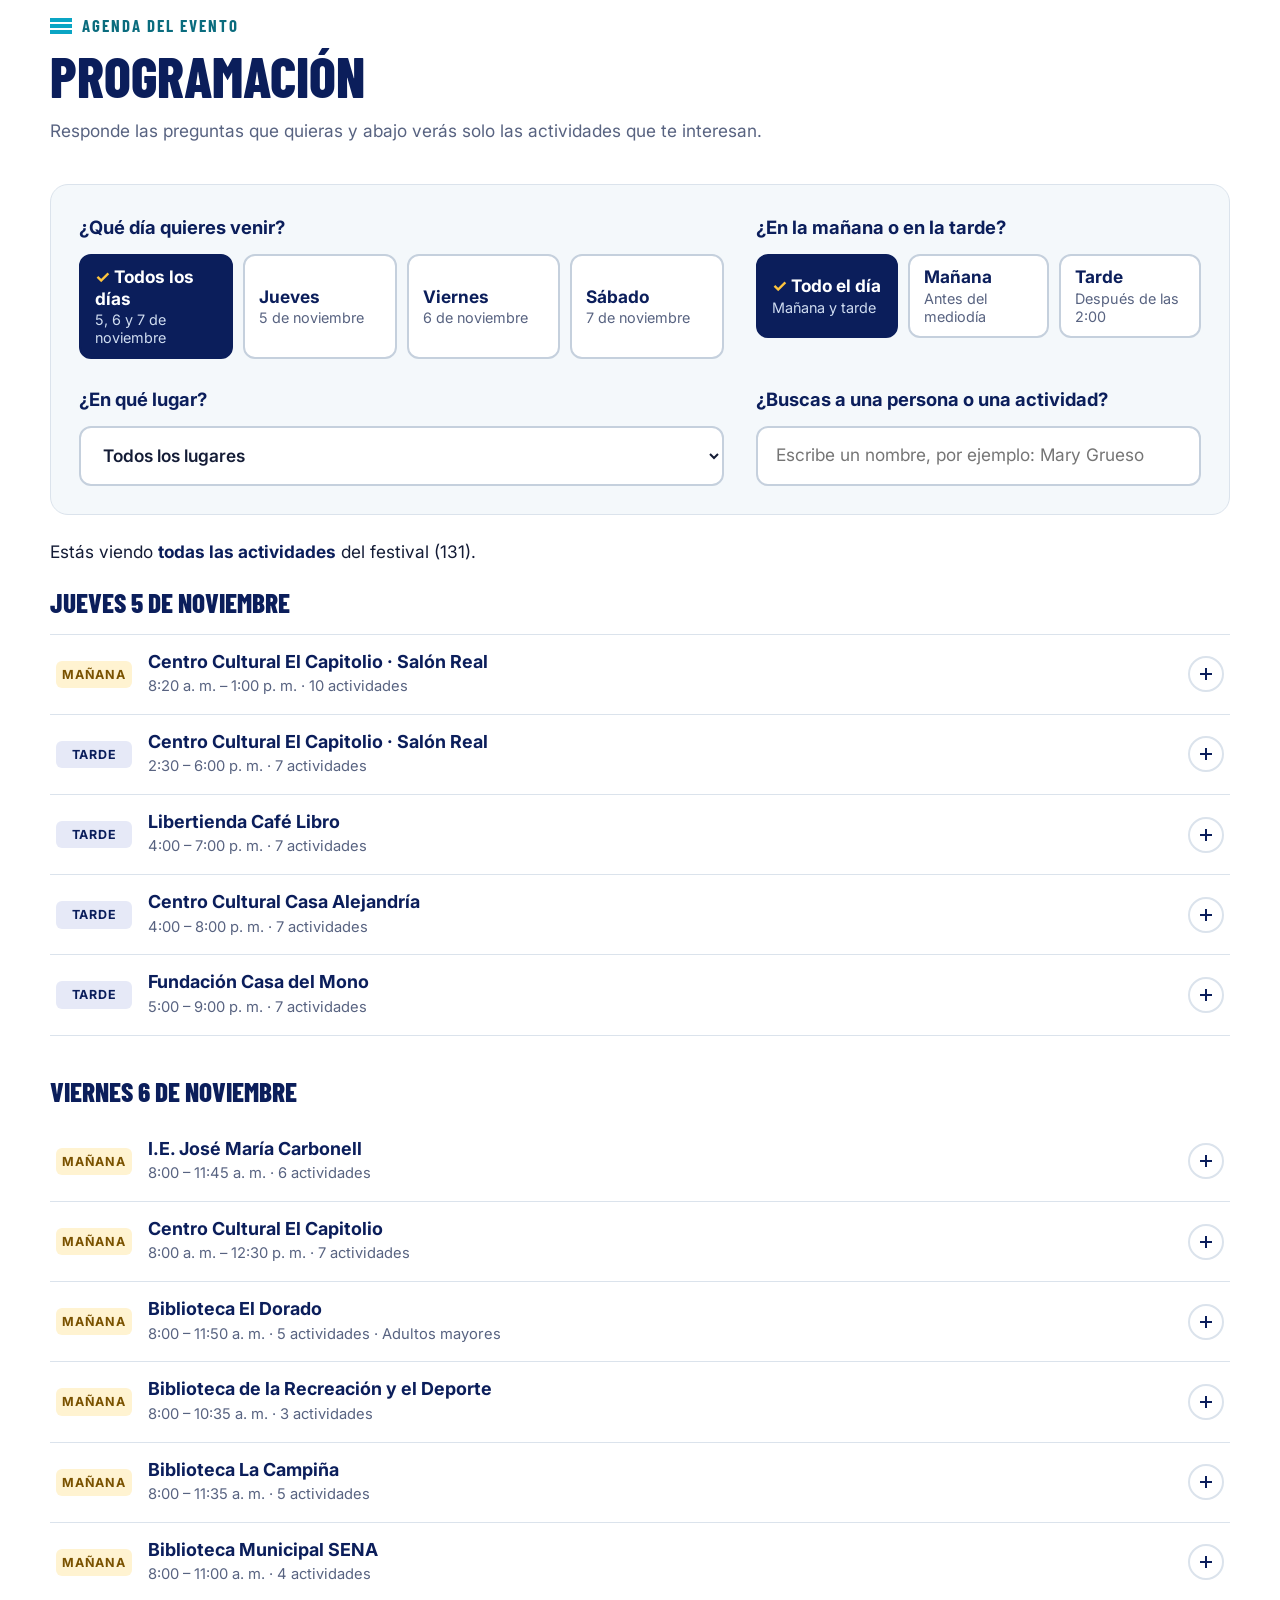
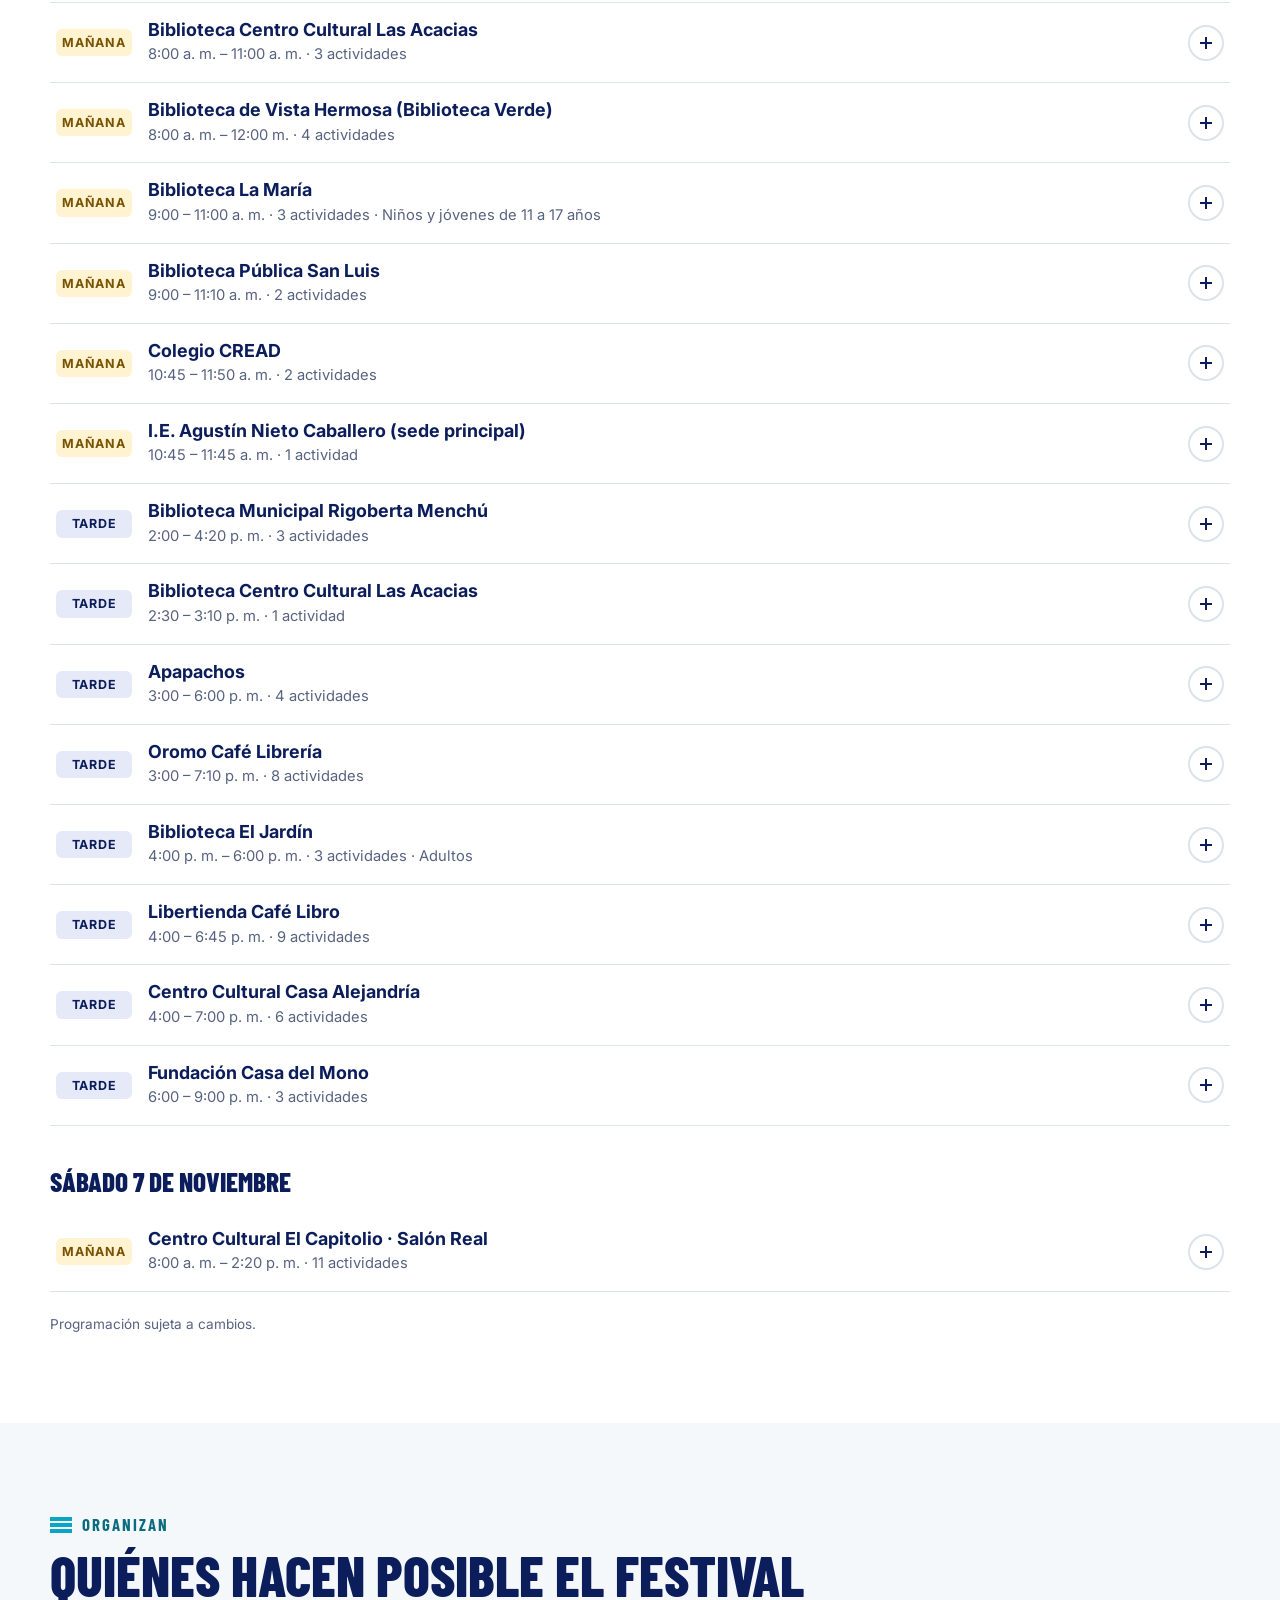
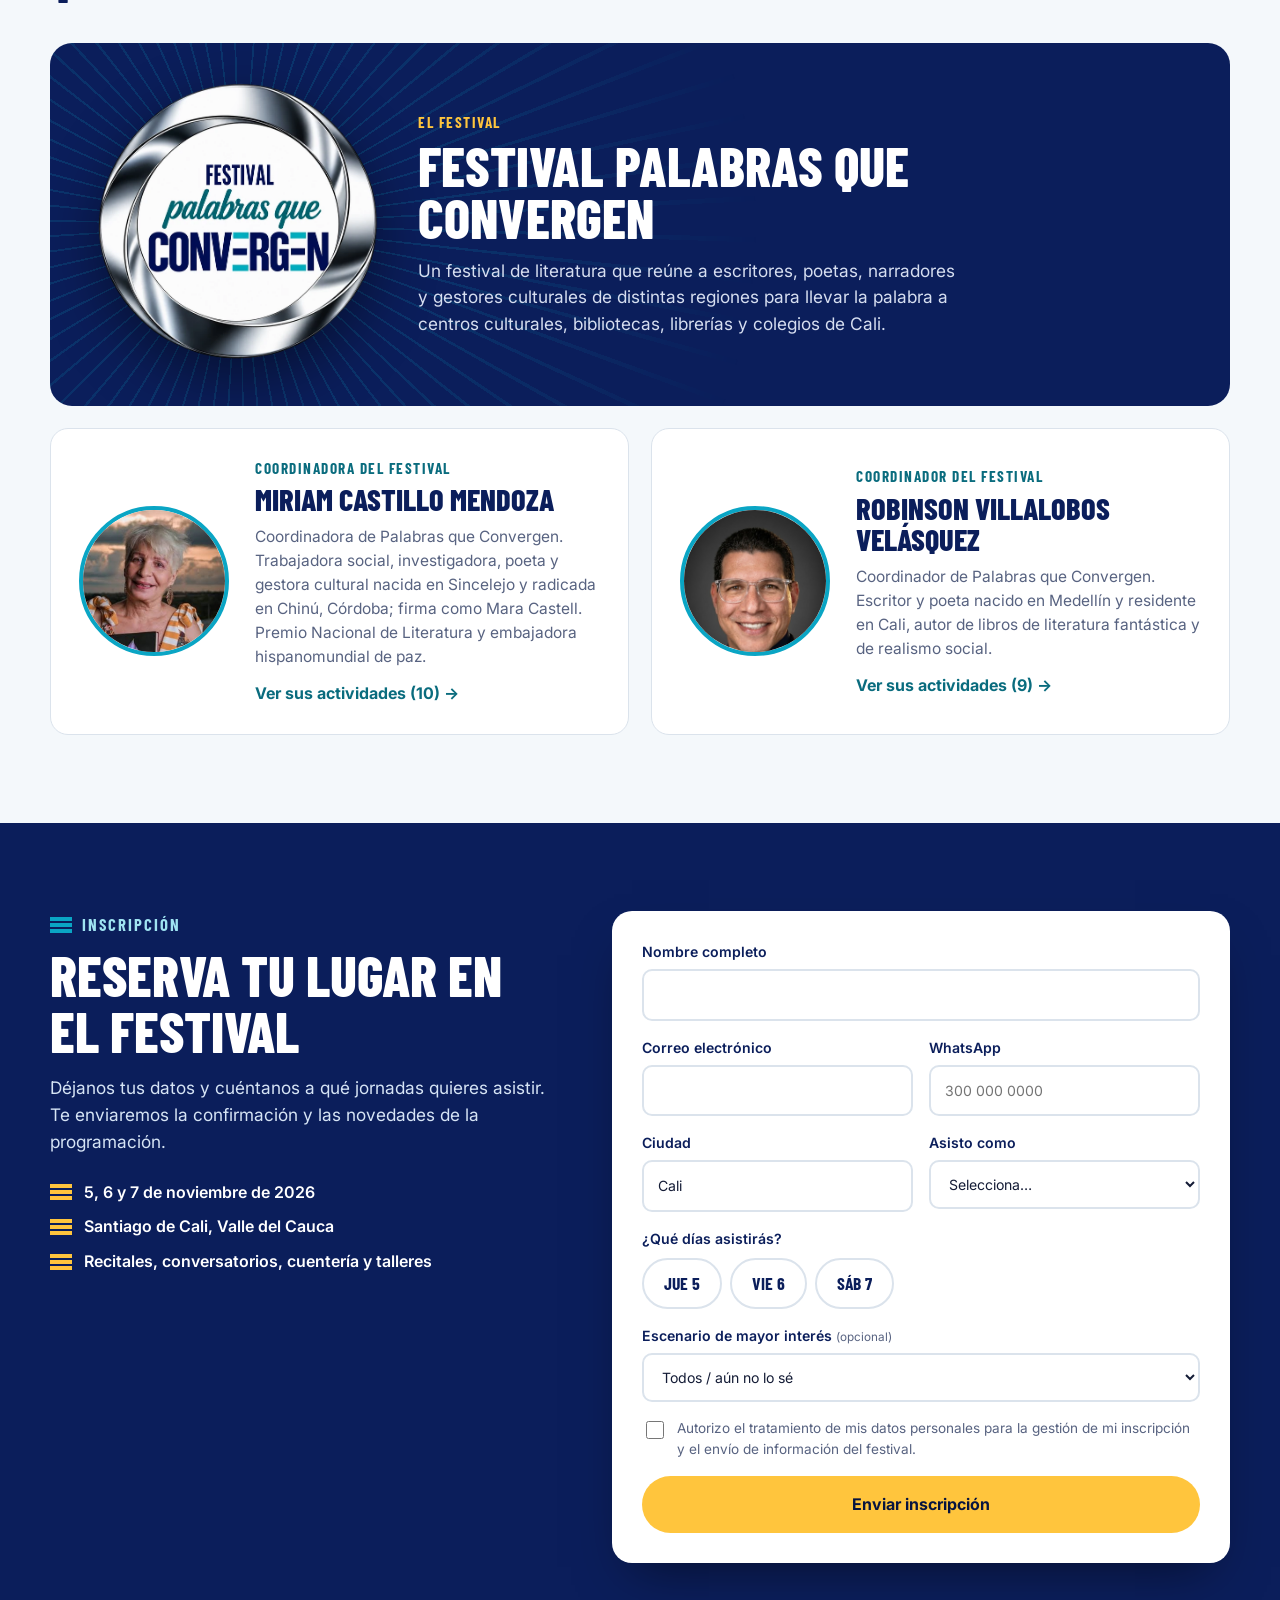
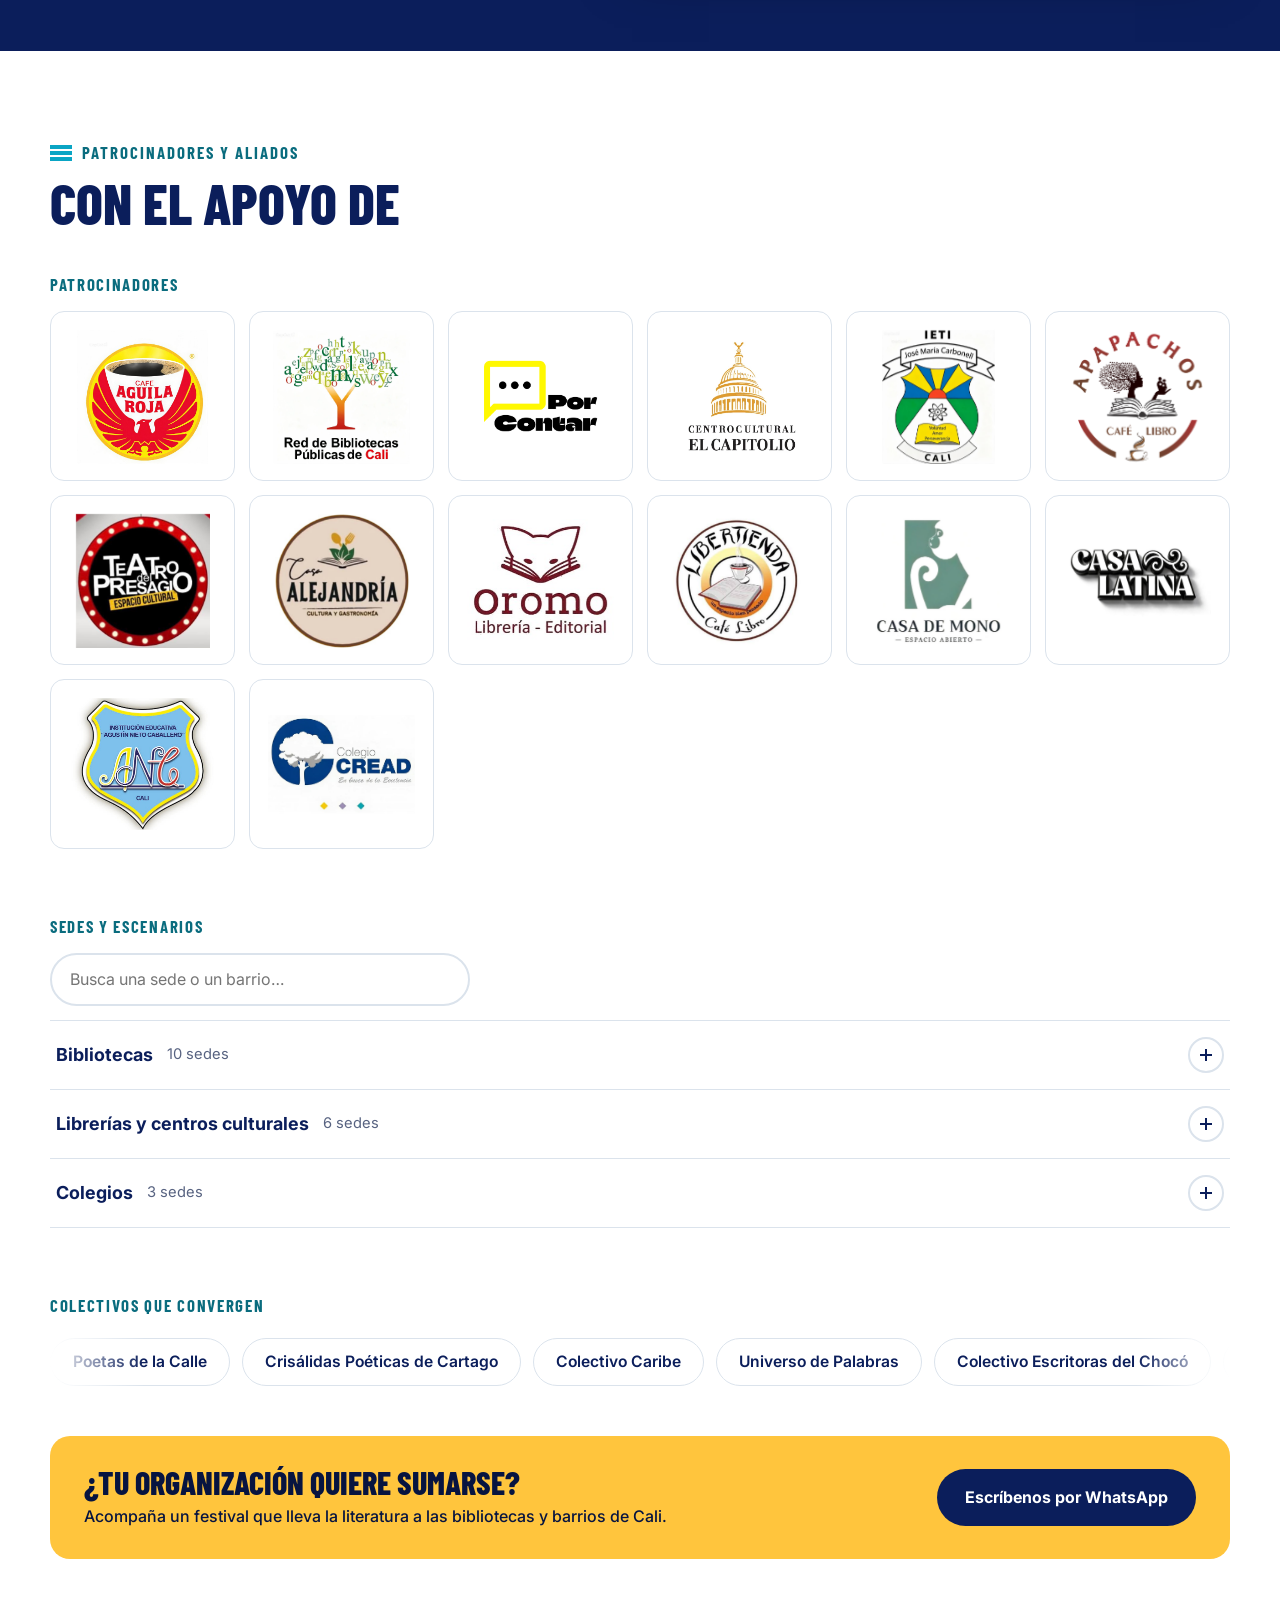
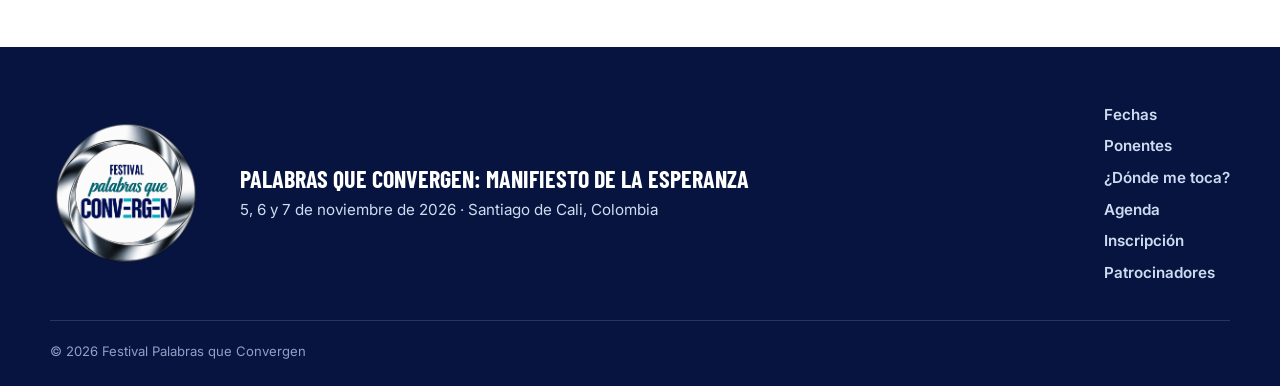
==== commit ad752c9e: "Pablo Emilio Beltran no asiste: entra Constanza Eugenia Munoz Florez; sin logo de la Universidad Lib" ====
--- a/index.html
+++ b/index.html
@@ -356,7 +356,6 @@
             <h3>Patrocinadores</h3>
             <div class="logos">
               <div class="logo-card"><img src="assets/patrocinadores/cafe-aguila-roja.jpg" alt="Café Águila Roja" loading="lazy"></div>
-              <div class="logo-card"><img src="assets/patrocinadores/universidad-libre.png" alt="Universidad Libre" loading="lazy"></div>
               <div class="logo-card"><img src="assets/patrocinadores/red-bibliotecas-cali.jpg" alt="Red de Bibliotecas Públicas de Cali" loading="lazy"></div>
               <div class="logo-card"><img src="assets/patrocinadores/por-contar.png" alt="Por Contar" loading="lazy"></div>
               <div class="logo-card"><img src="assets/patrocinadores/centro-cultural-el-capitolio.webp" alt="Centro Cultural El Capitolio" loading="lazy"></div>
@@ -415,7 +414,7 @@
 
   <a class="fab btn btn--sun" href="#inscripcion">Inscríbete</a>
 
-  <script src="js/data.js?v=52"></script>
+  <script src="js/data.js?v=53"></script>
   <script src="js/donde.js?v=6"></script>
   <script src="js/main.js?v=37"></script>
 </body>
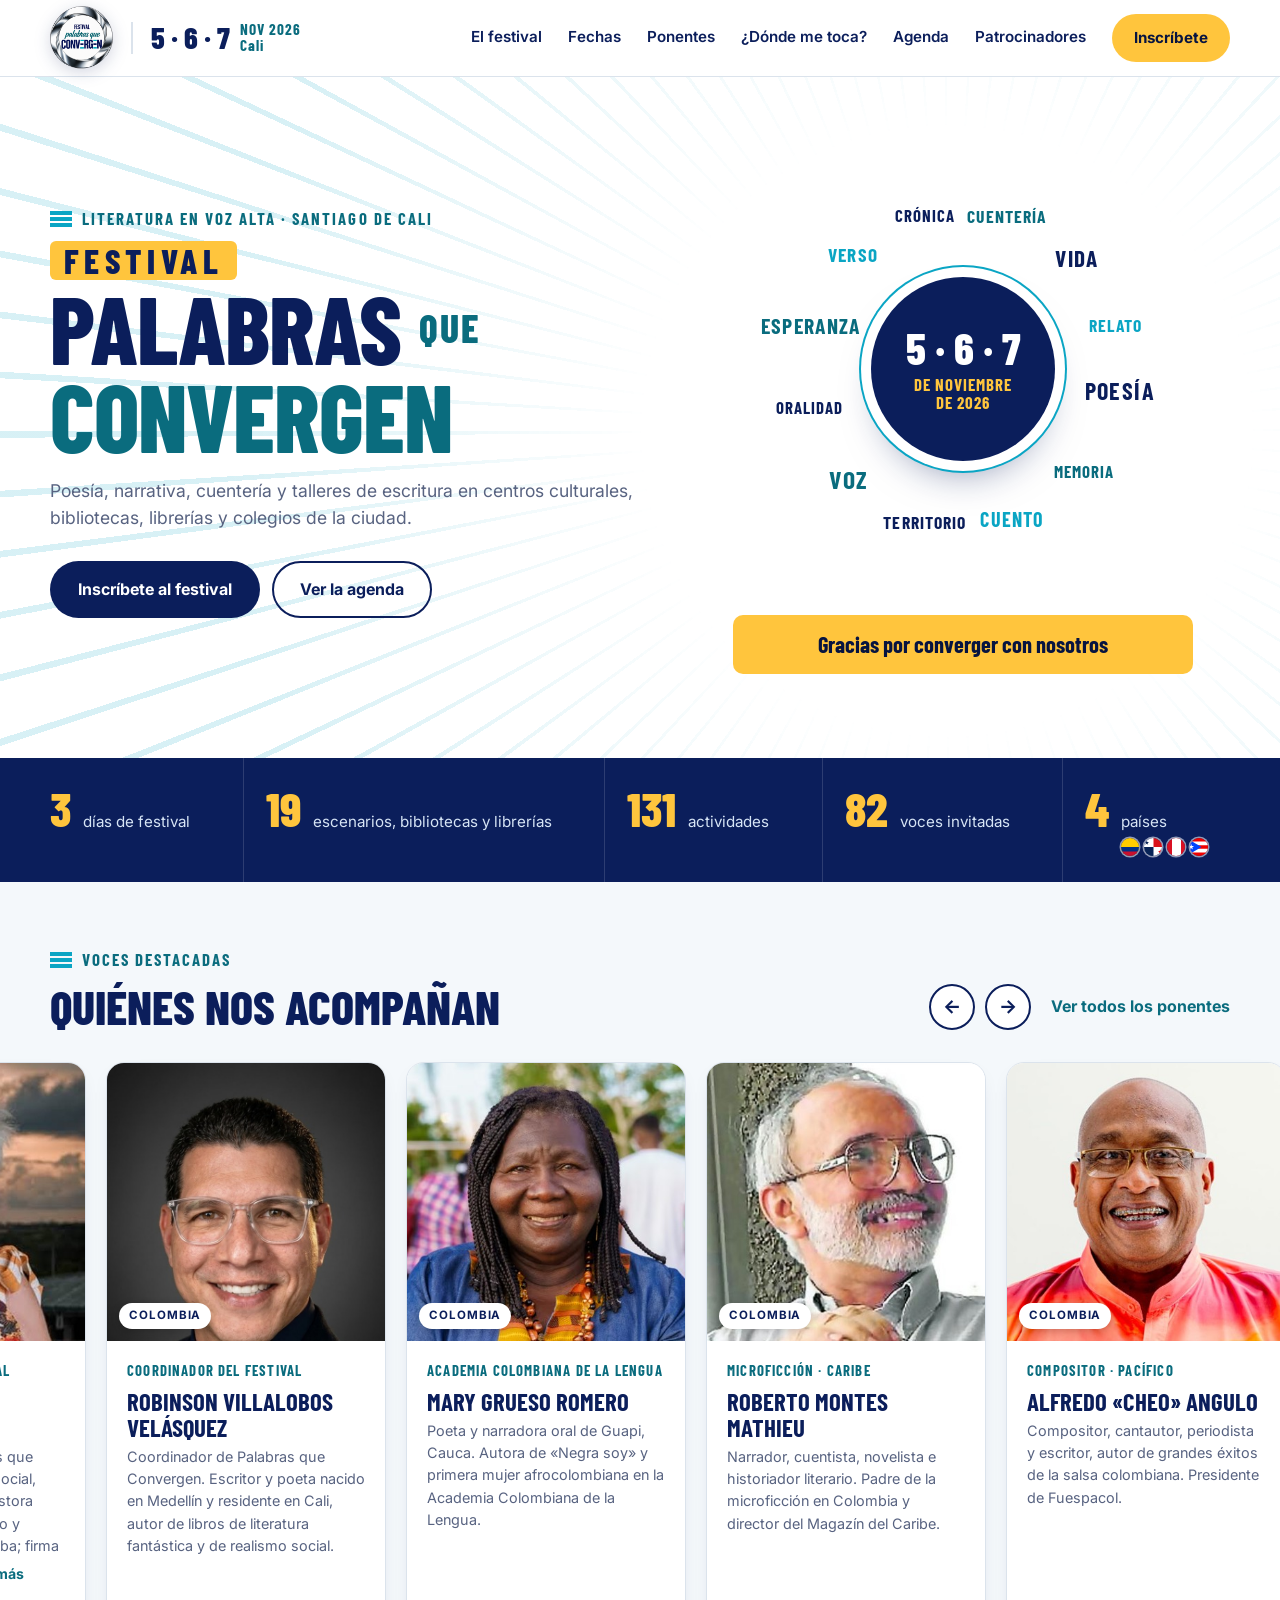
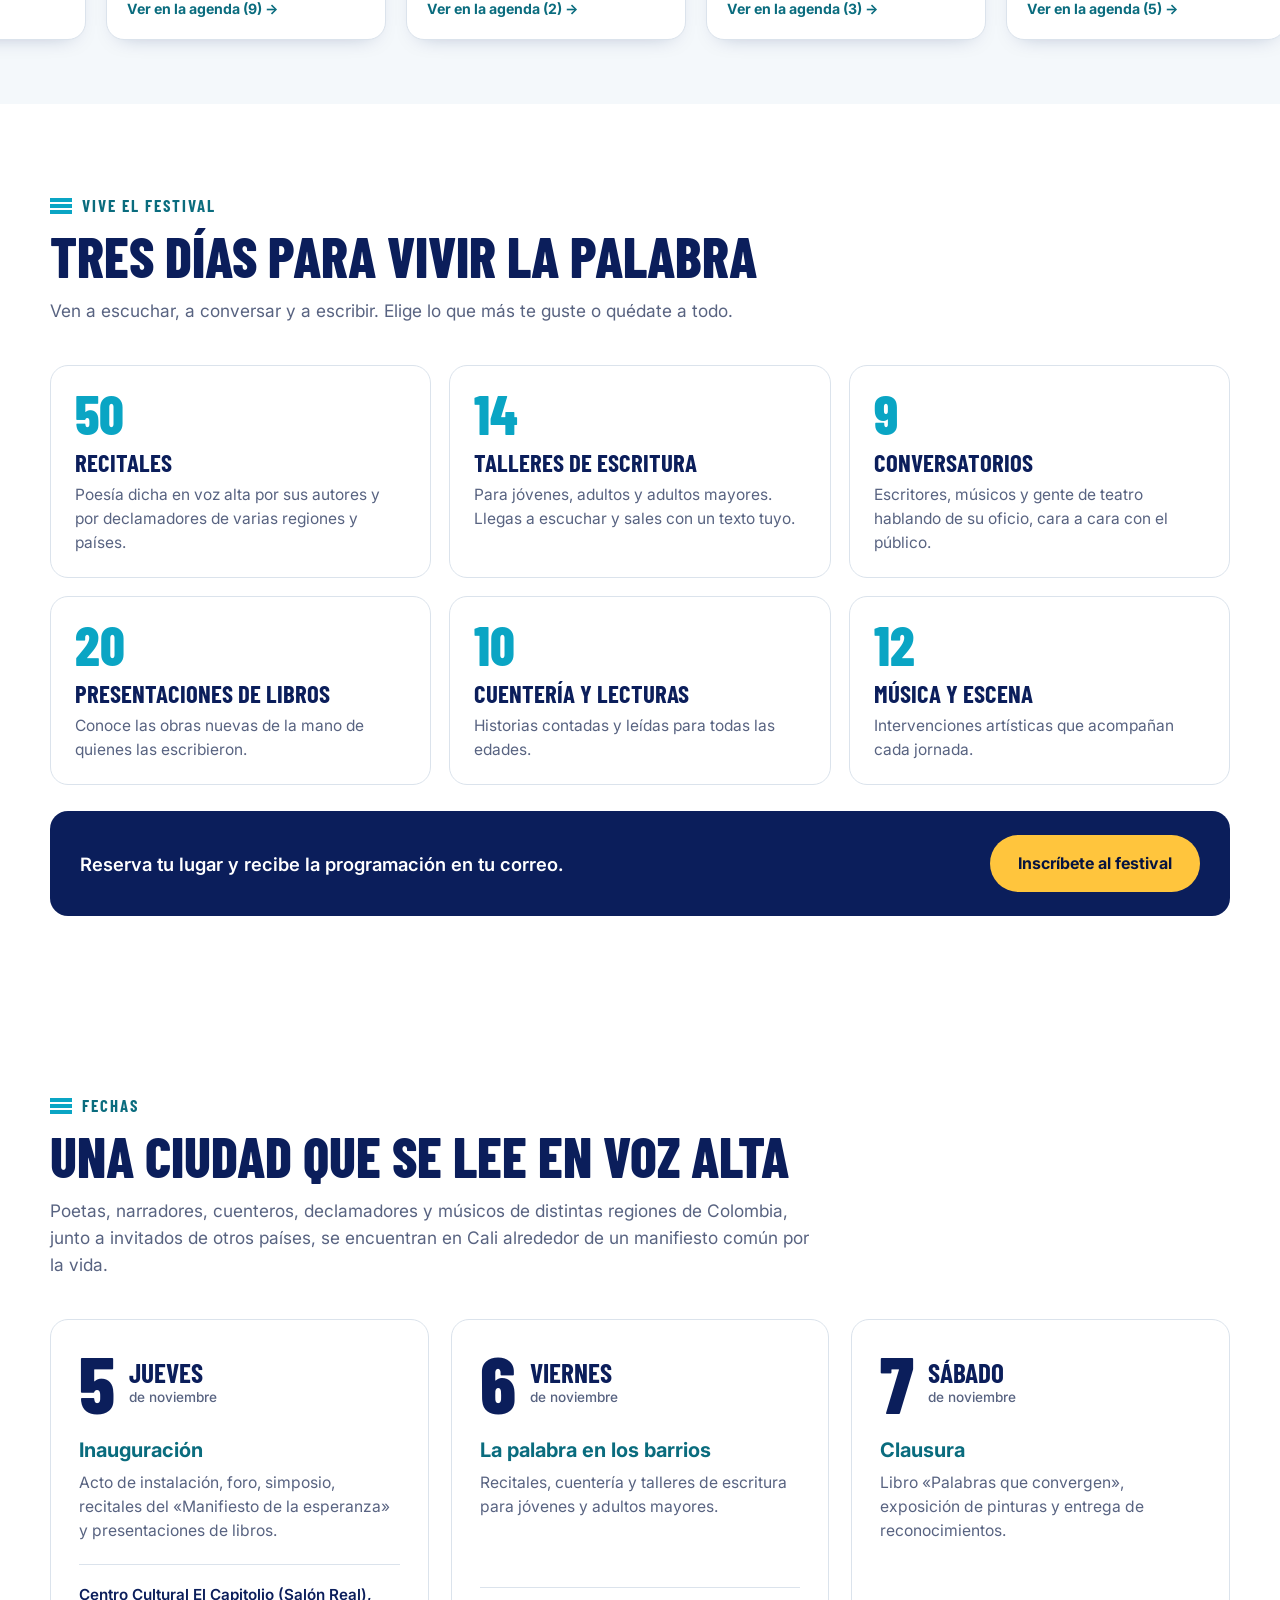
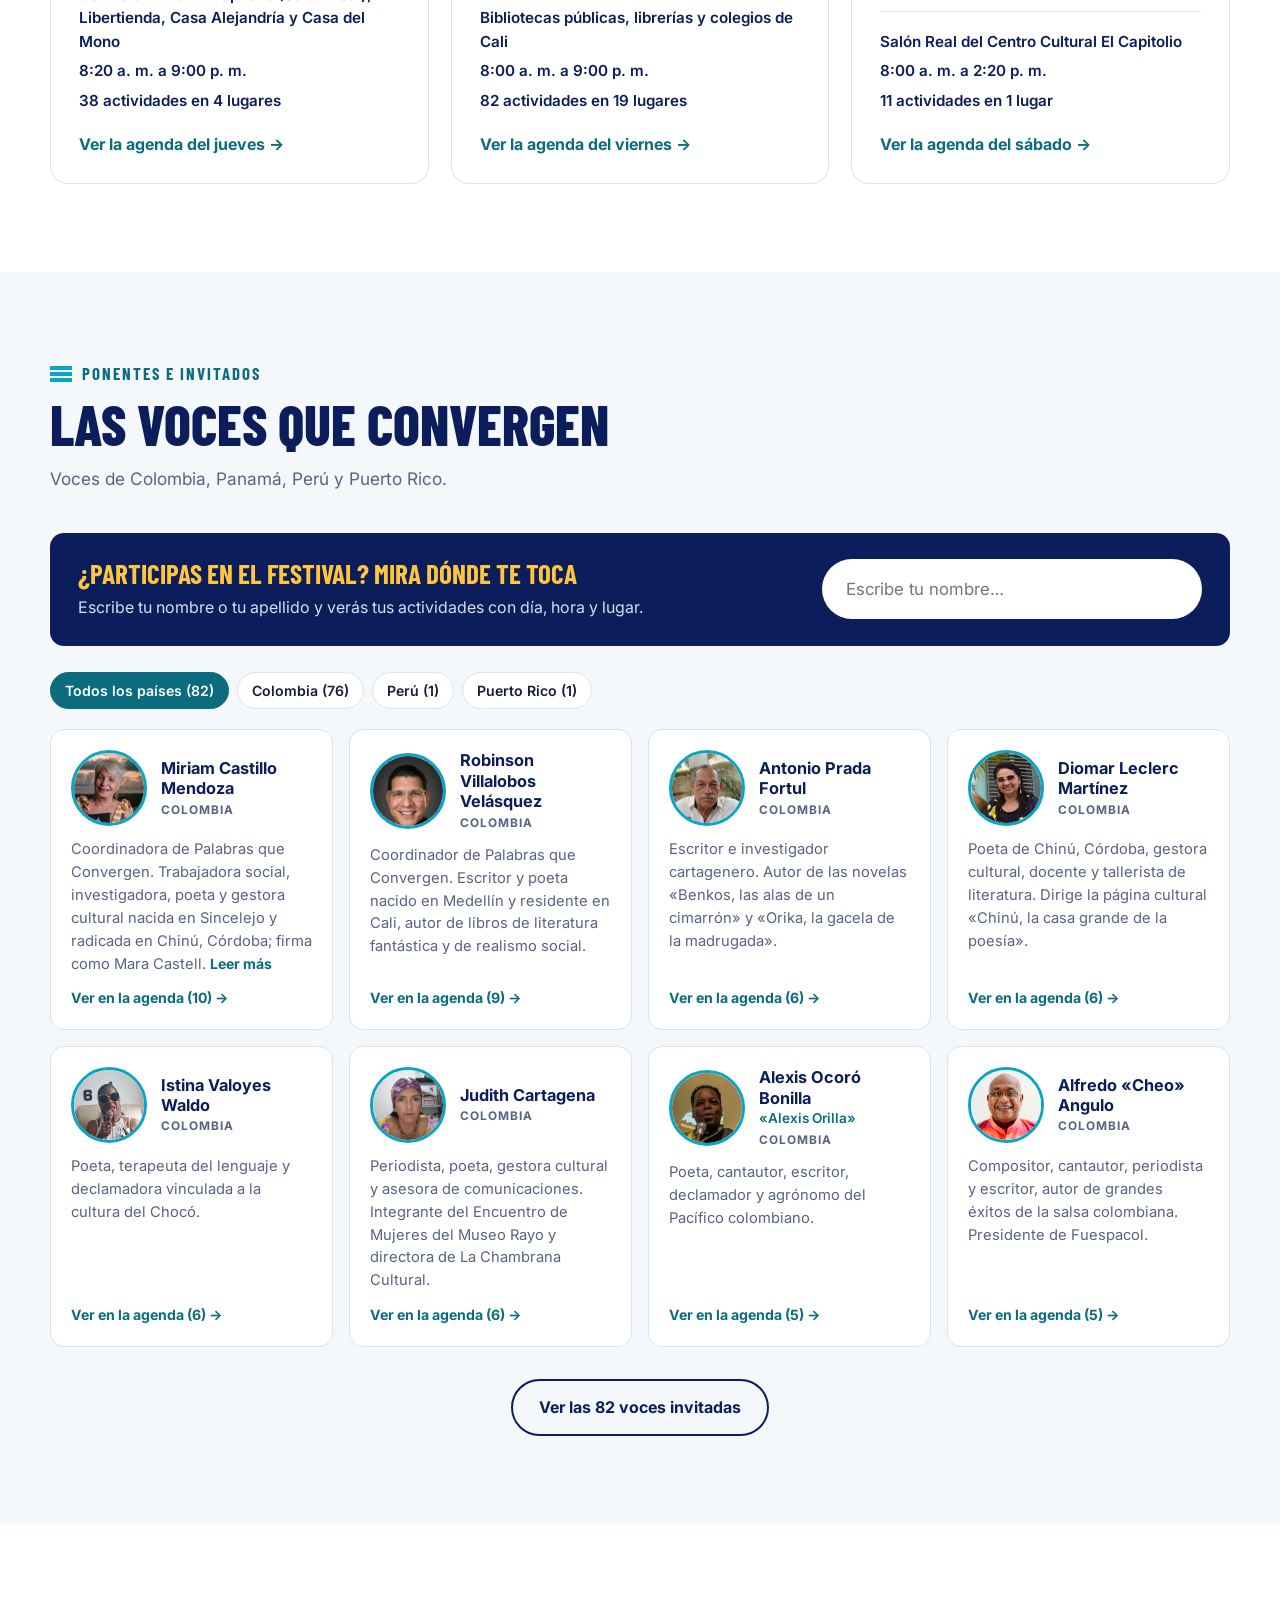
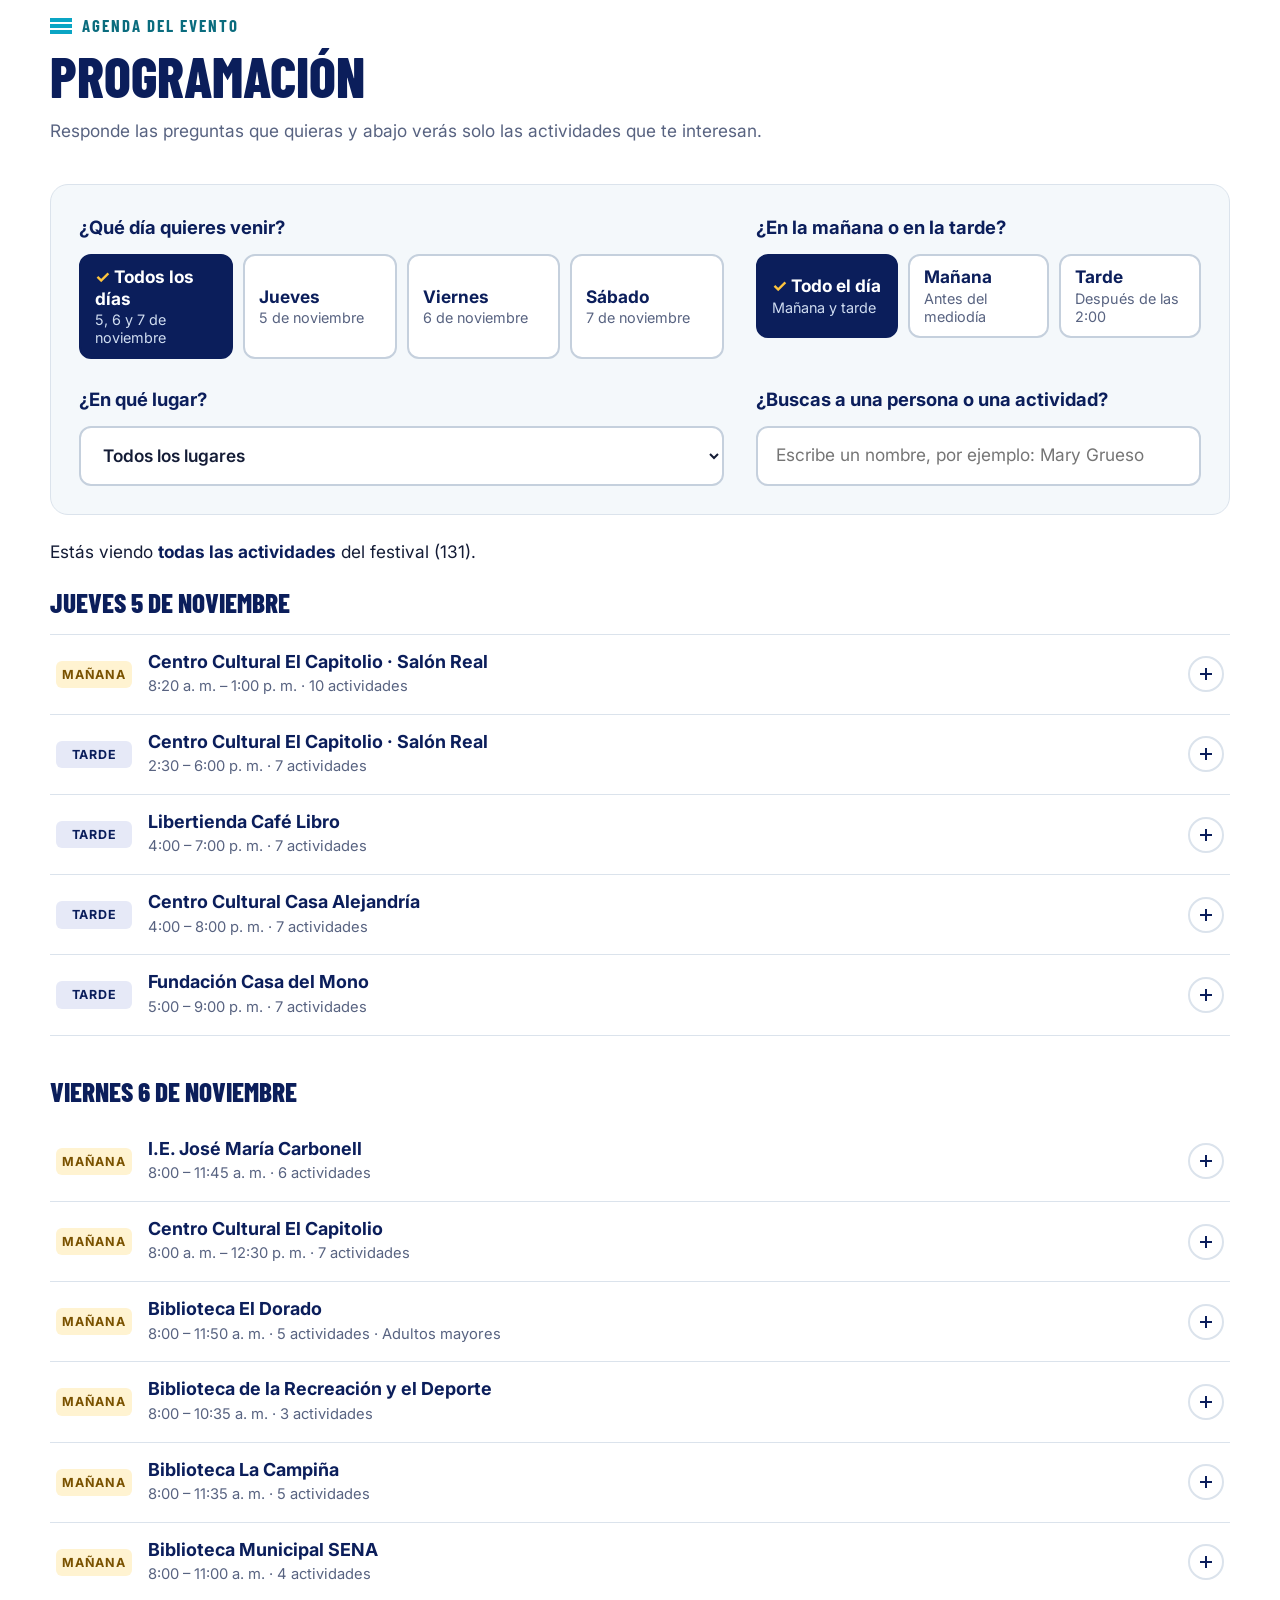
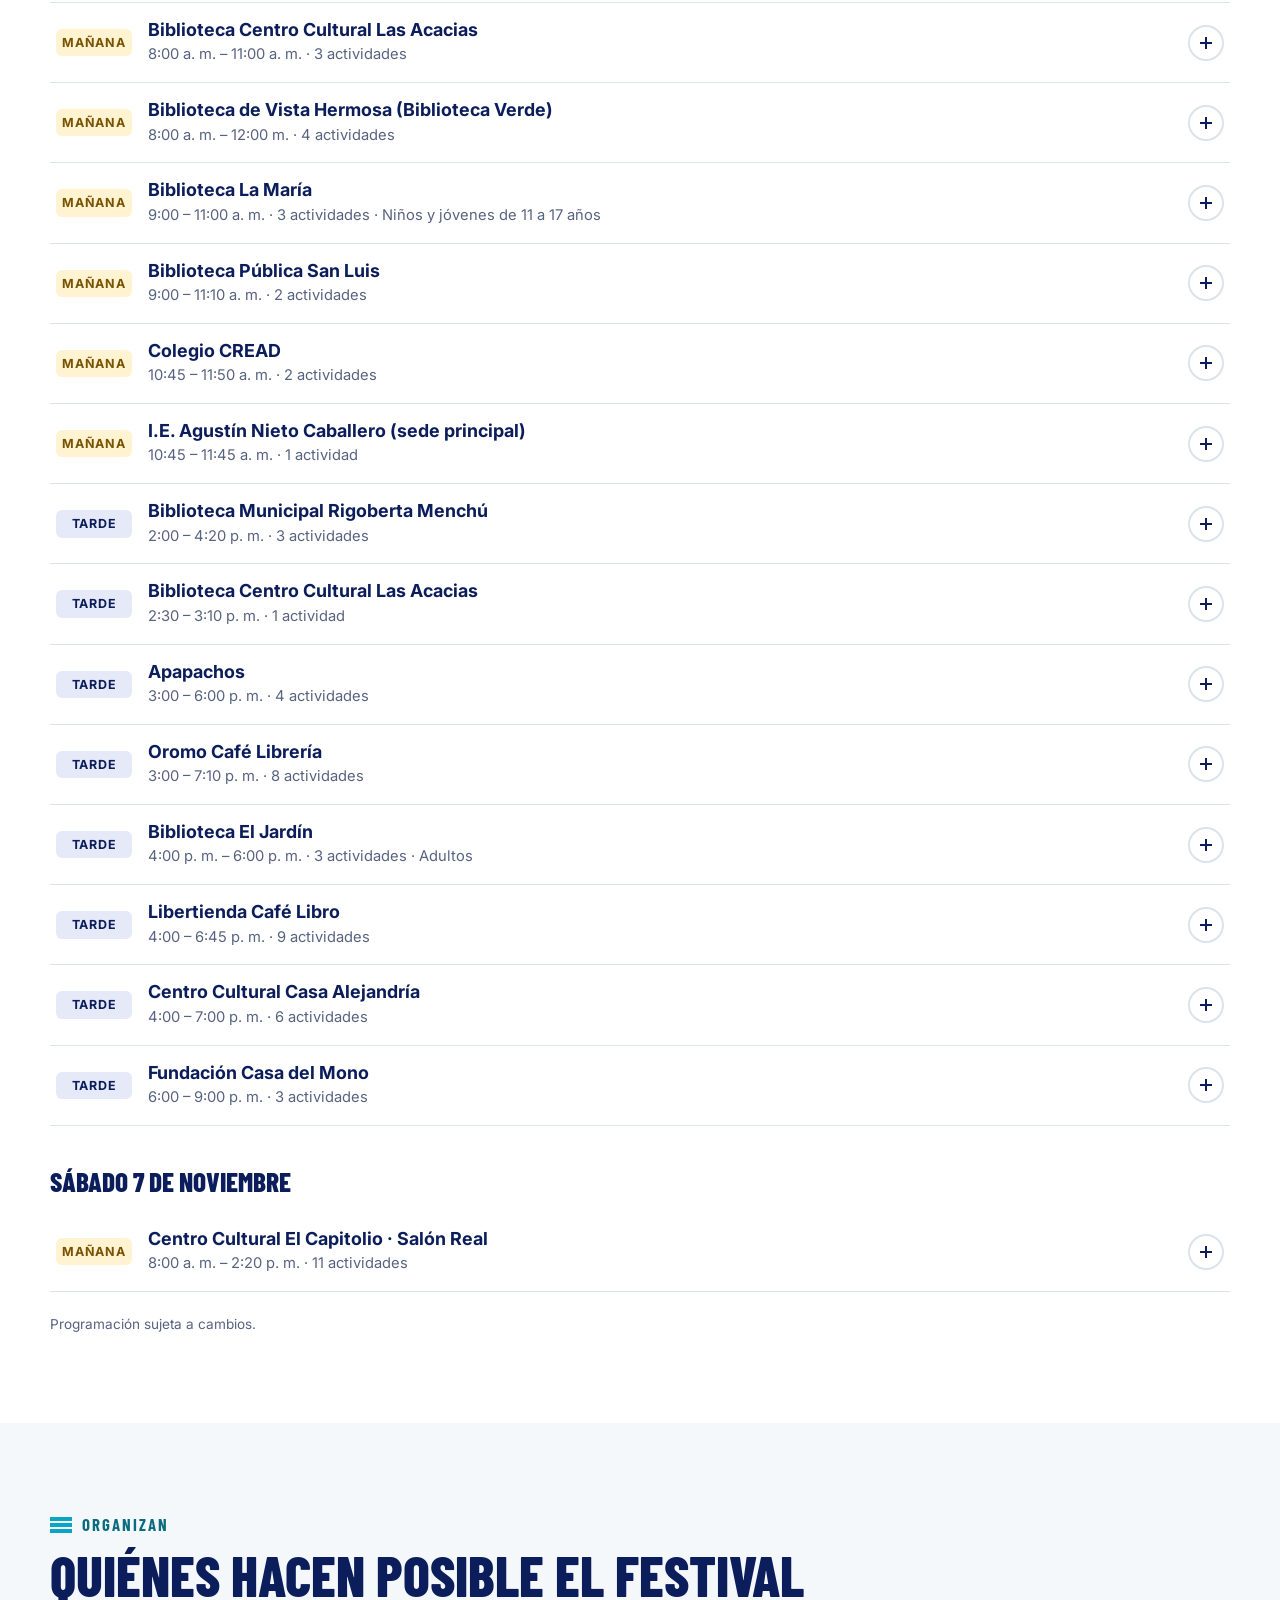
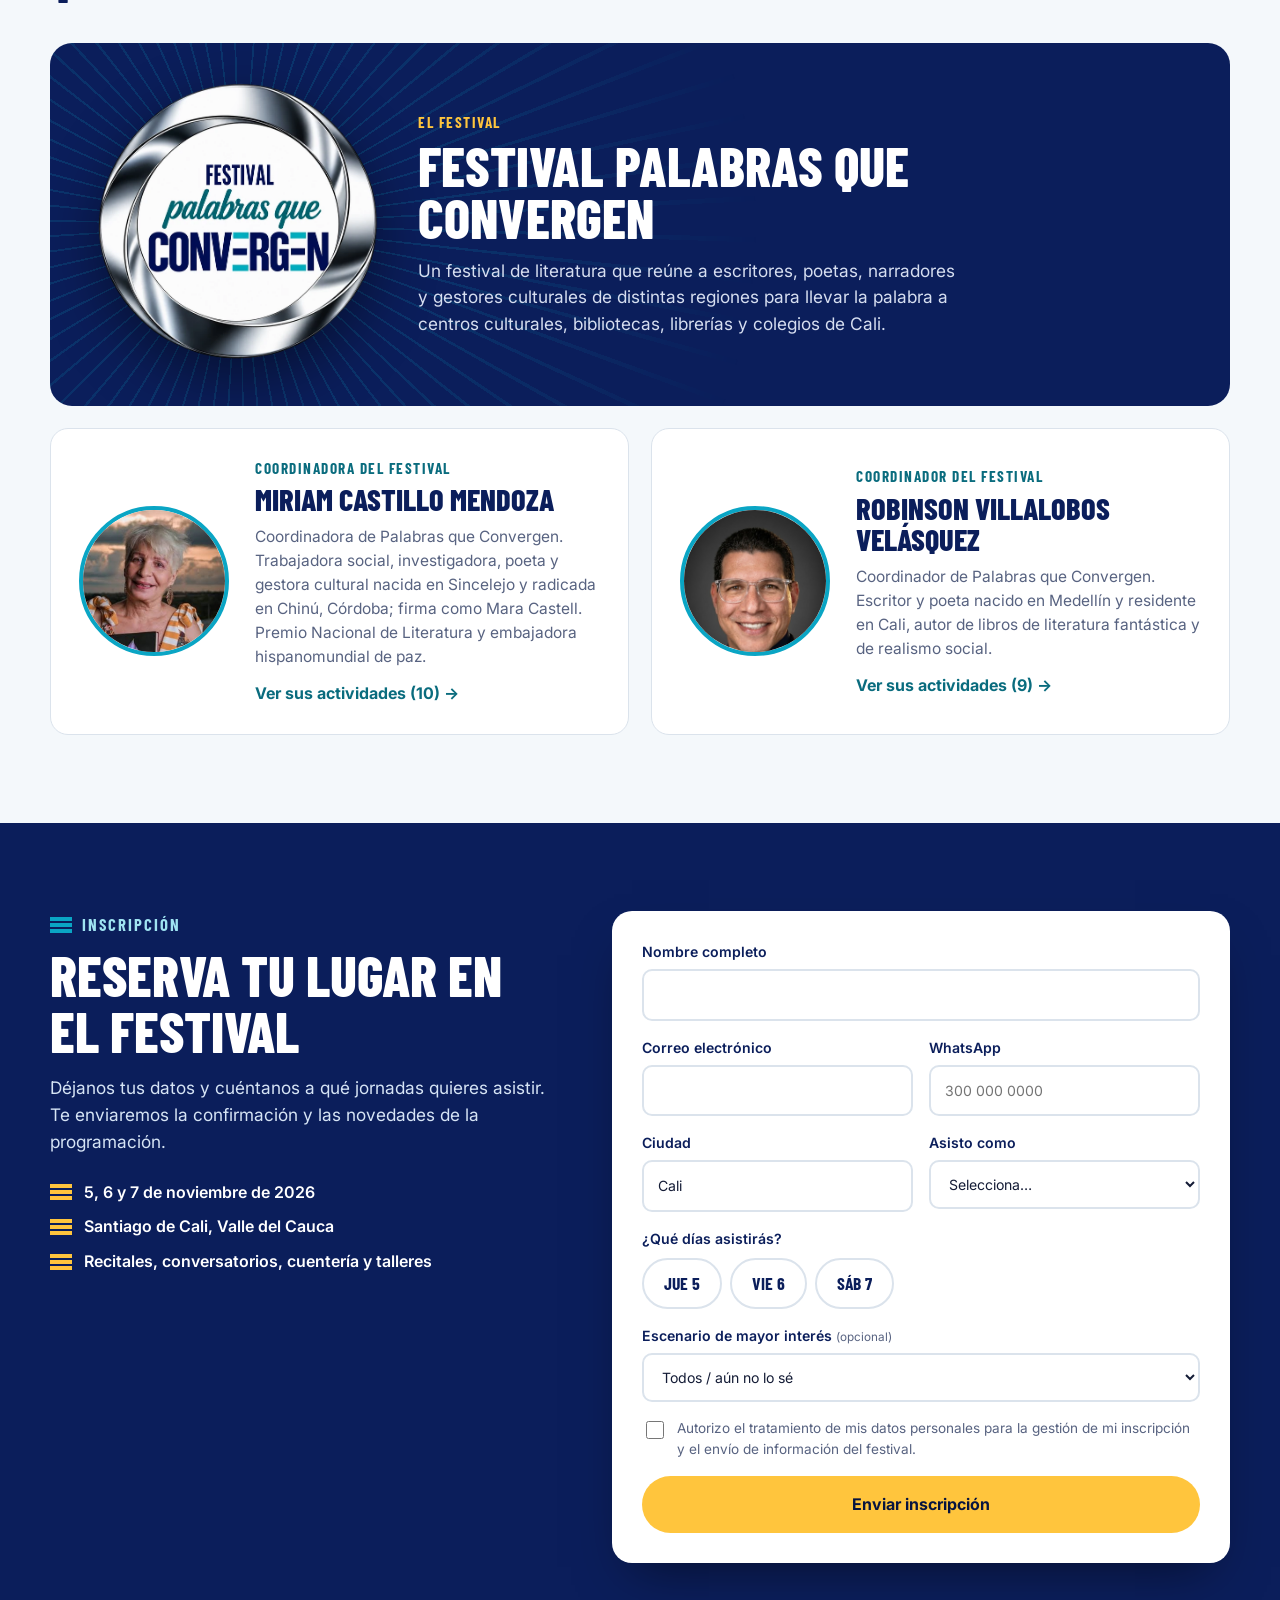
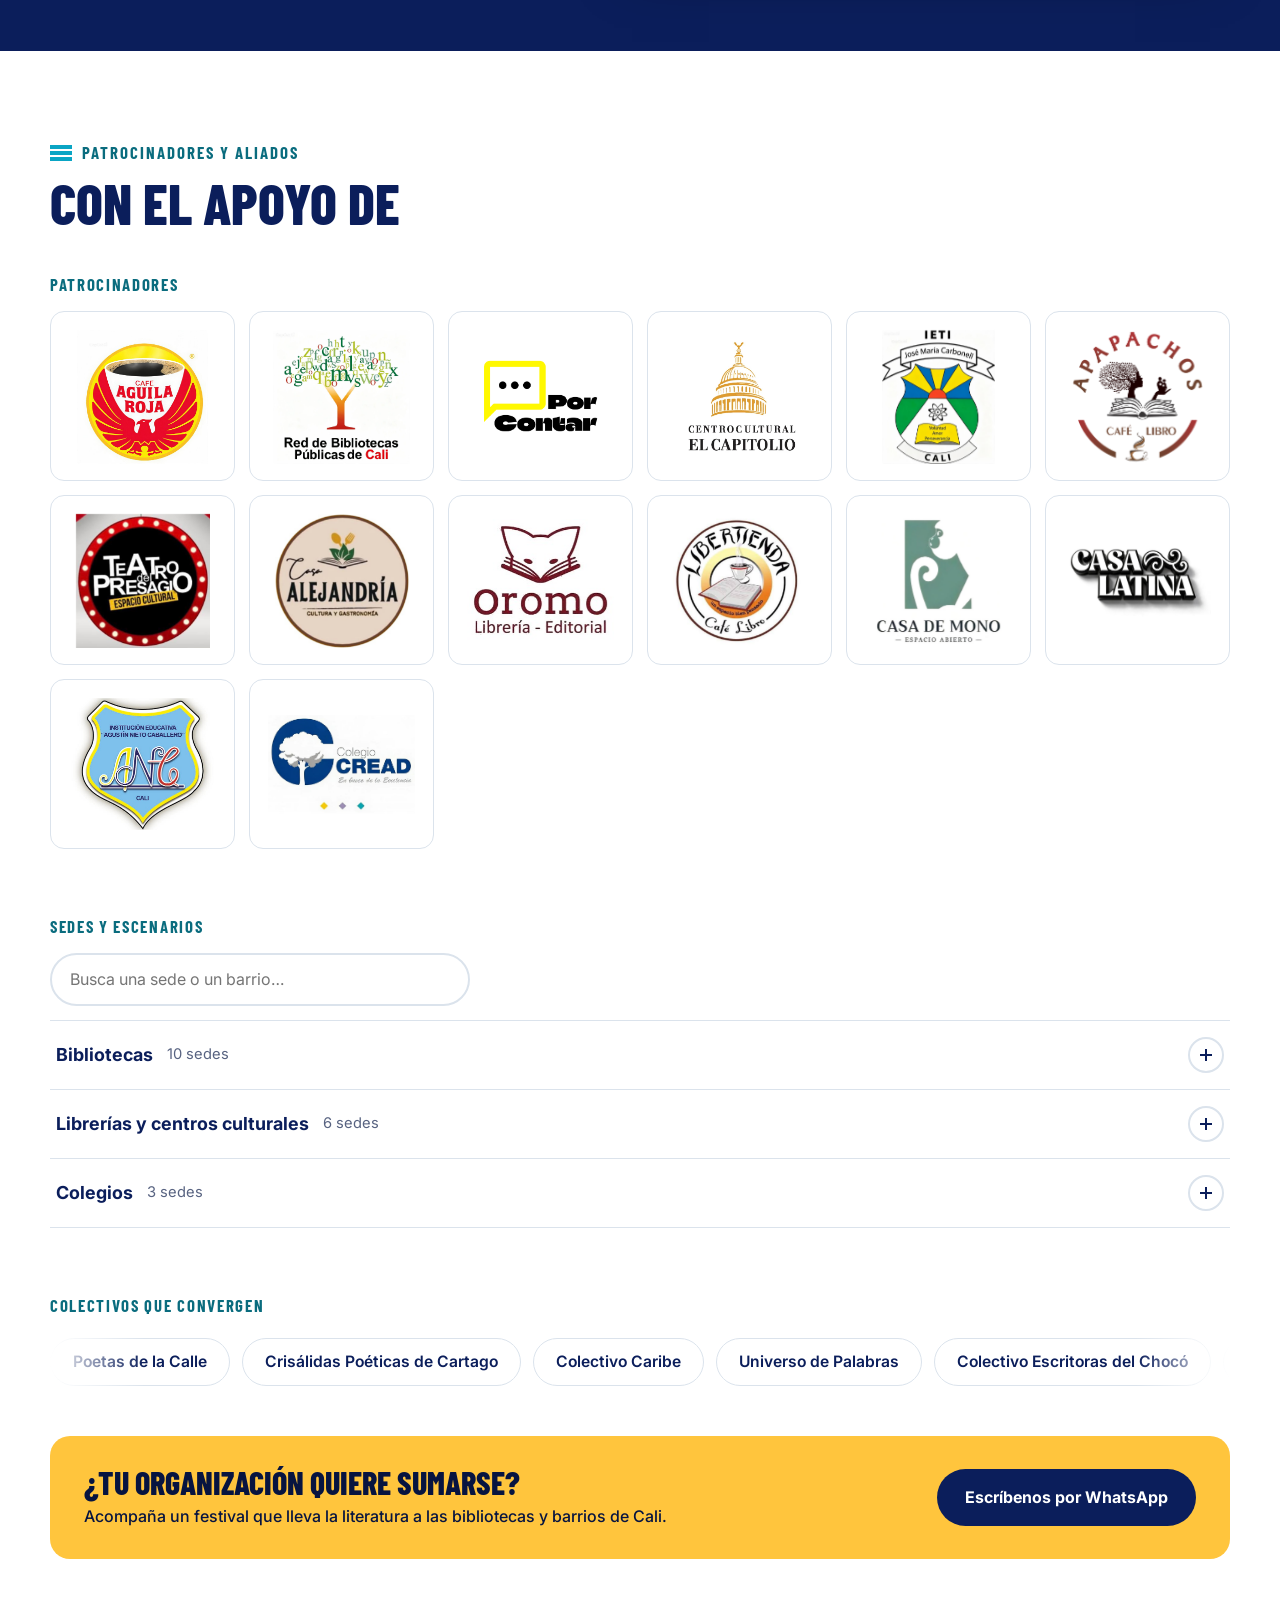
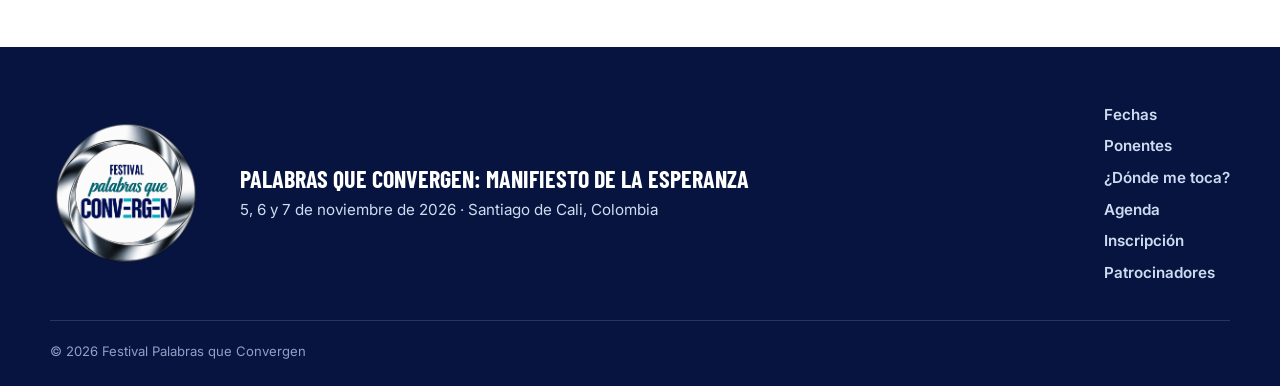
==== commit a700ff93: "Sabado: Constanza no reemplaza a Pablo Emilio como presentadora Co-Authored-By: Claude Opus 5.5 <nor" ====
--- a/index.html
+++ b/index.html
@@ -414,7 +414,7 @@
 
   <a class="fab btn btn--sun" href="#inscripcion">Inscríbete</a>
 
-  <script src="js/data.js?v=53"></script>
+  <script src="js/data.js?v=54"></script>
   <script src="js/donde.js?v=6"></script>
   <script src="js/main.js?v=37"></script>
 </body>
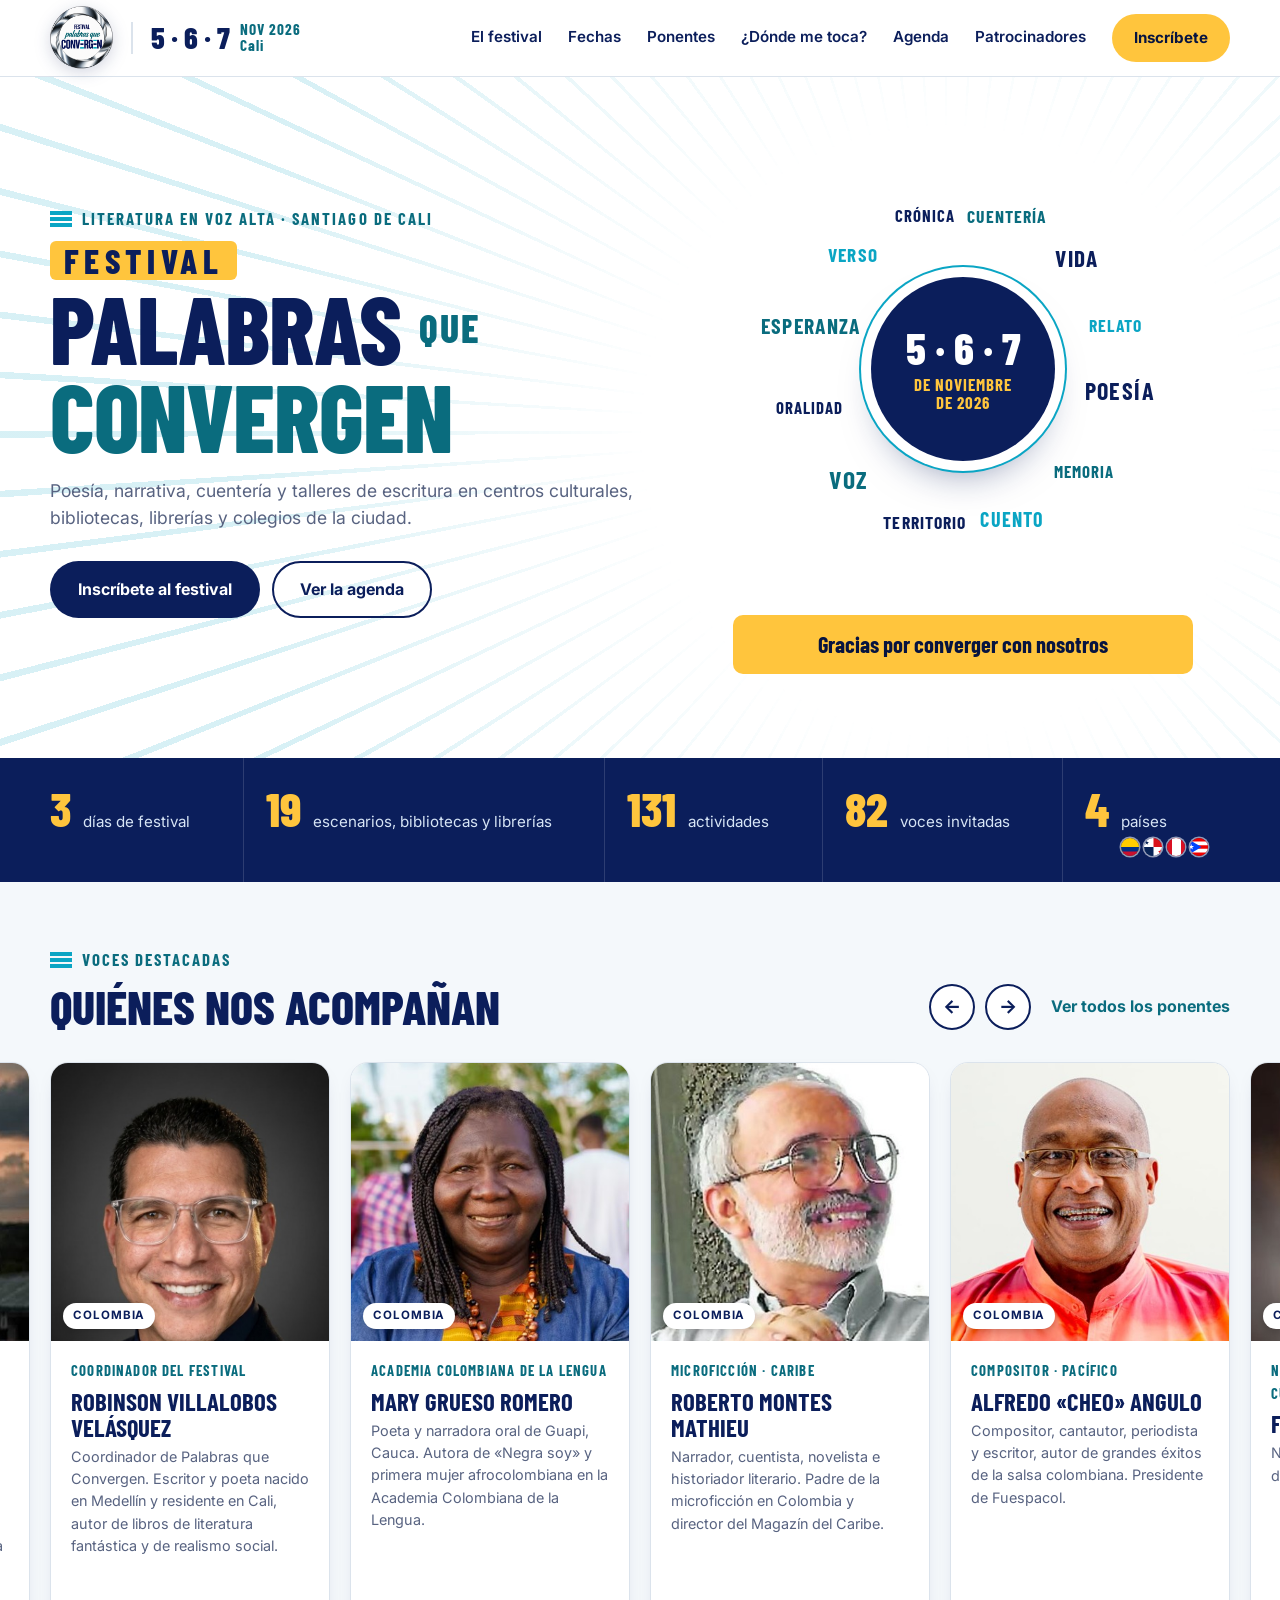
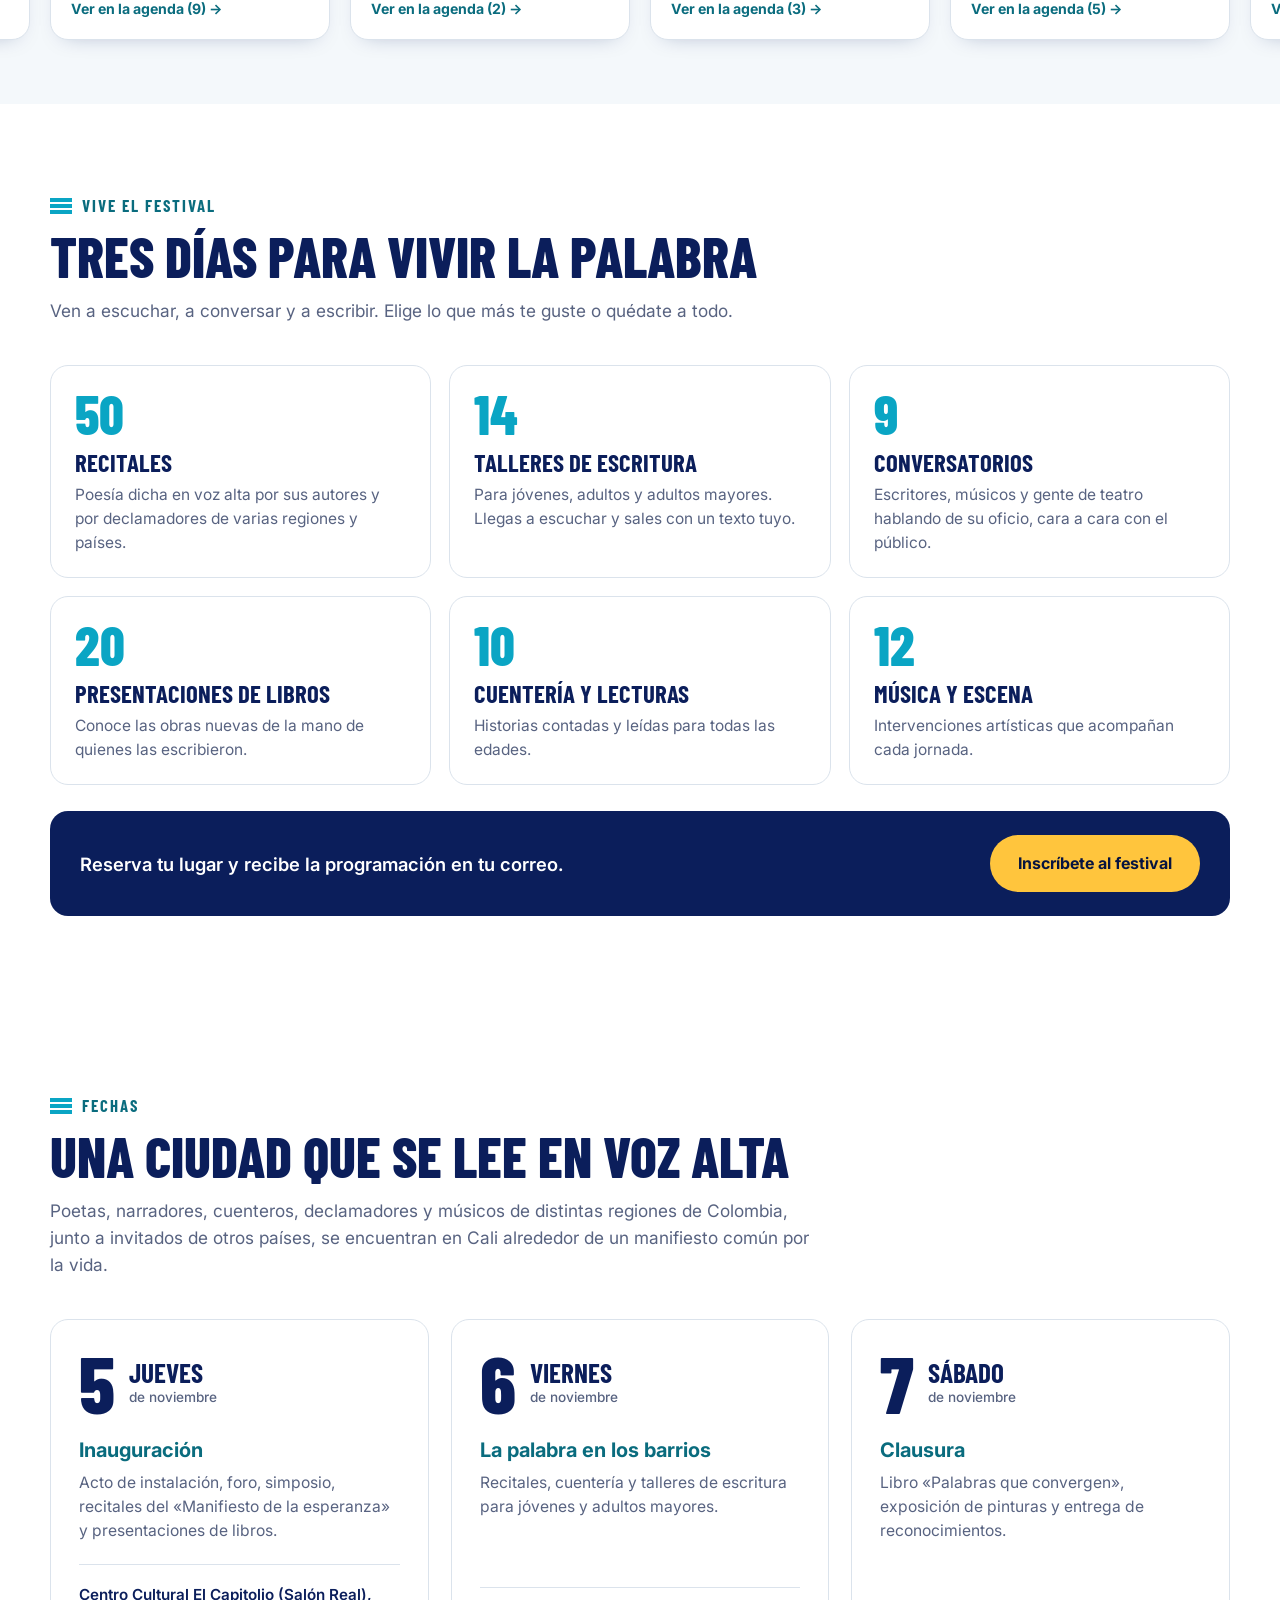
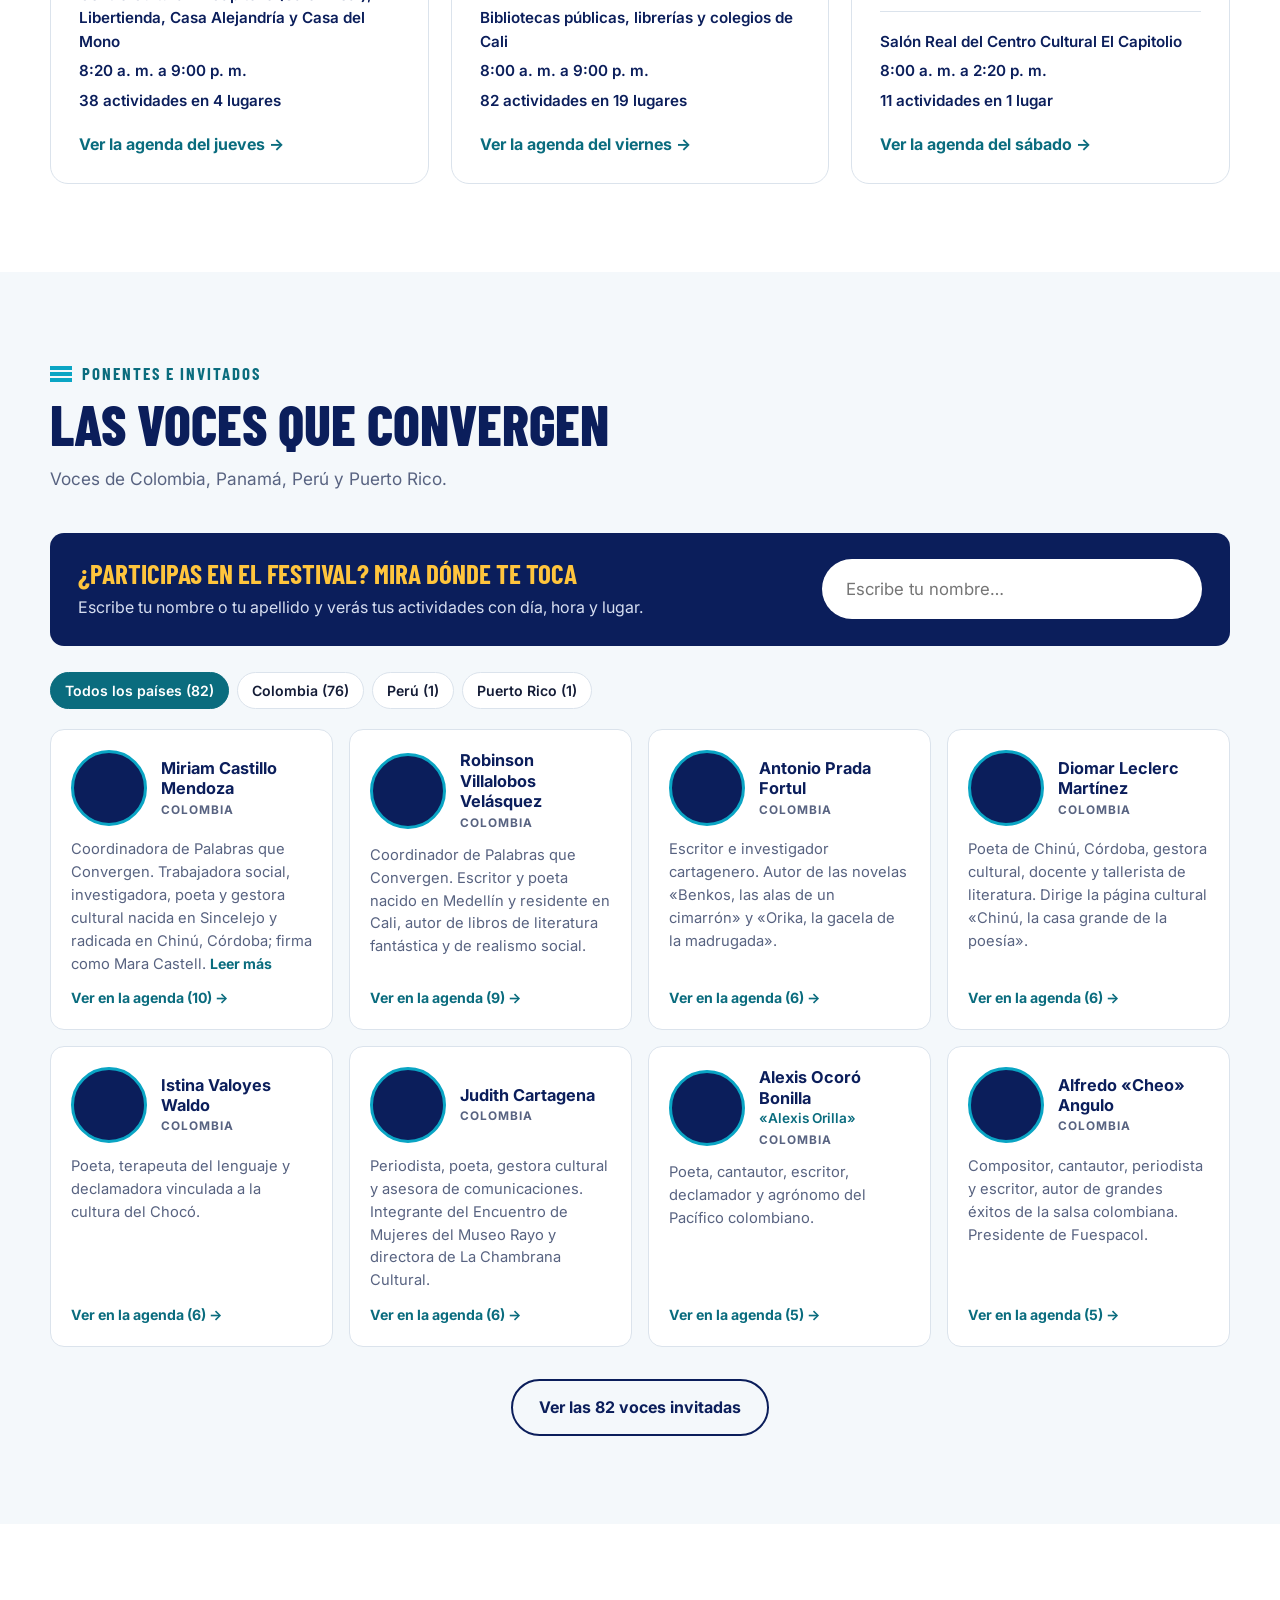
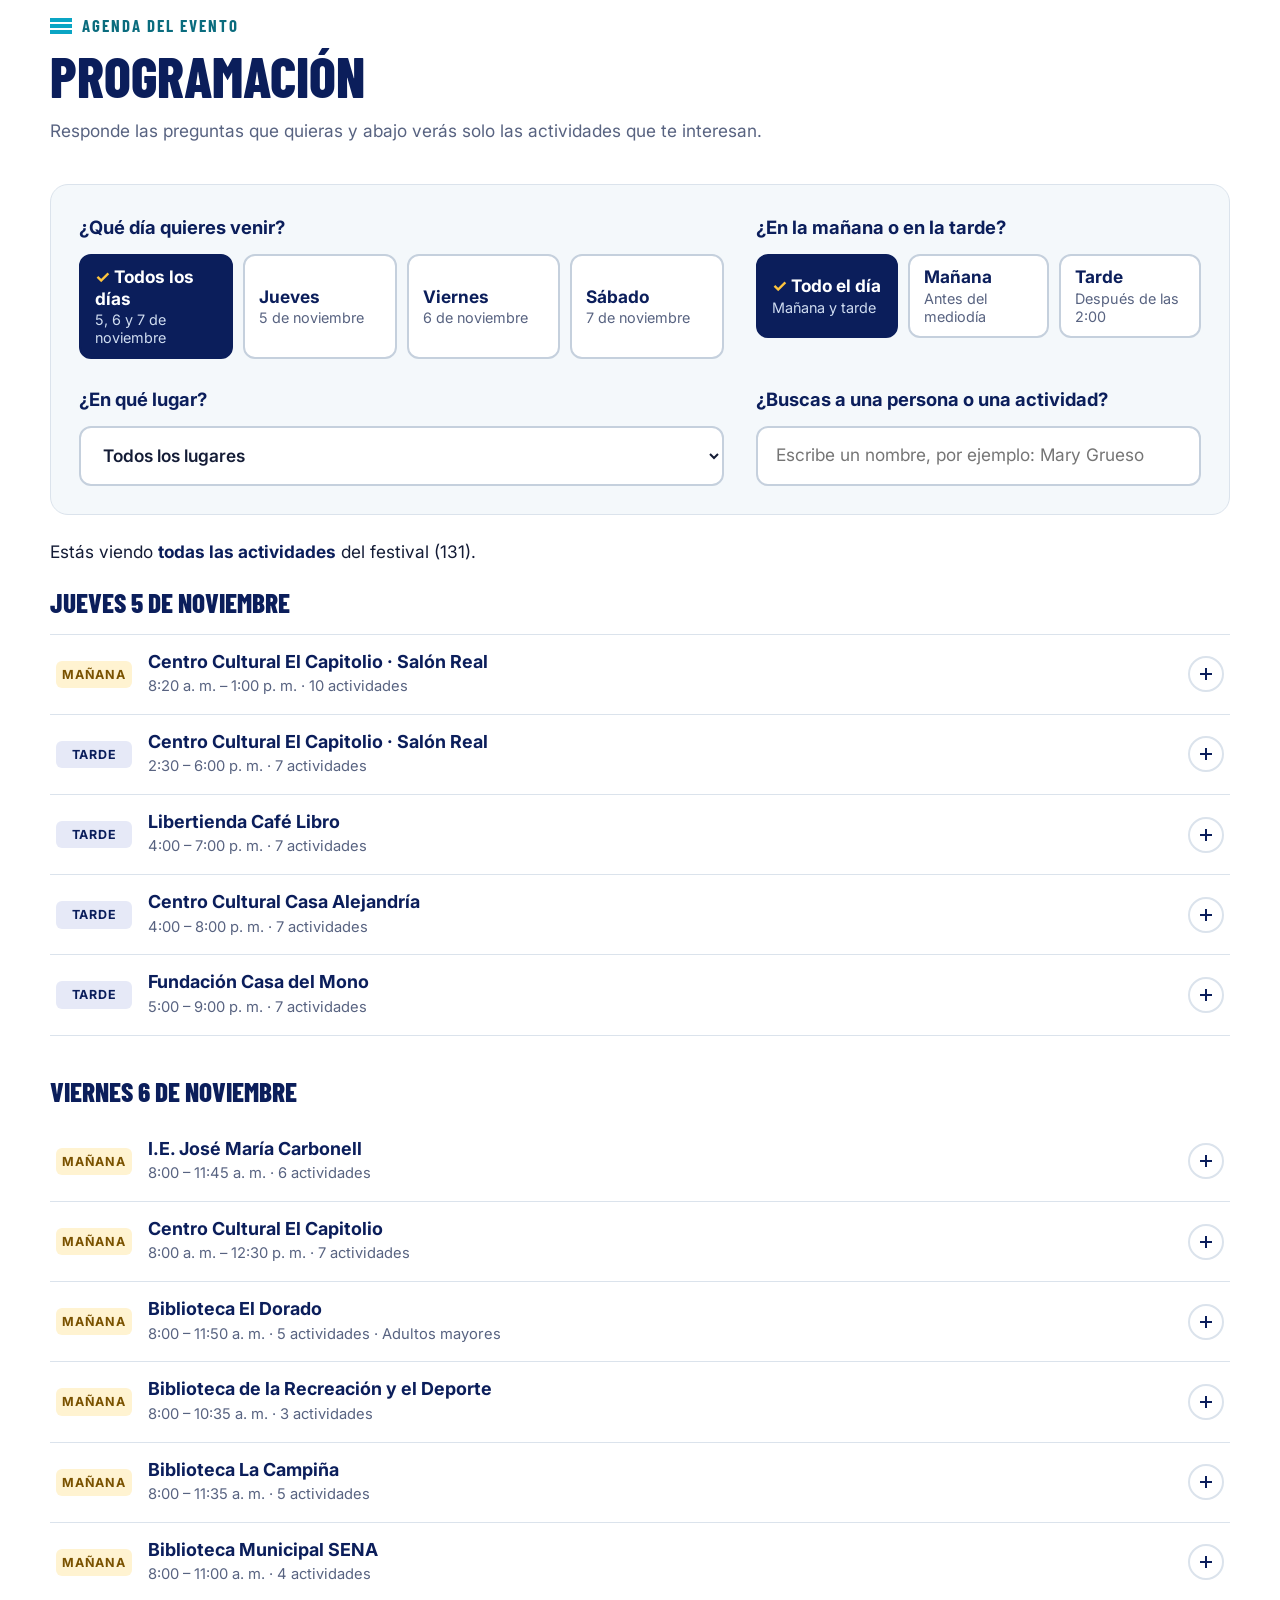
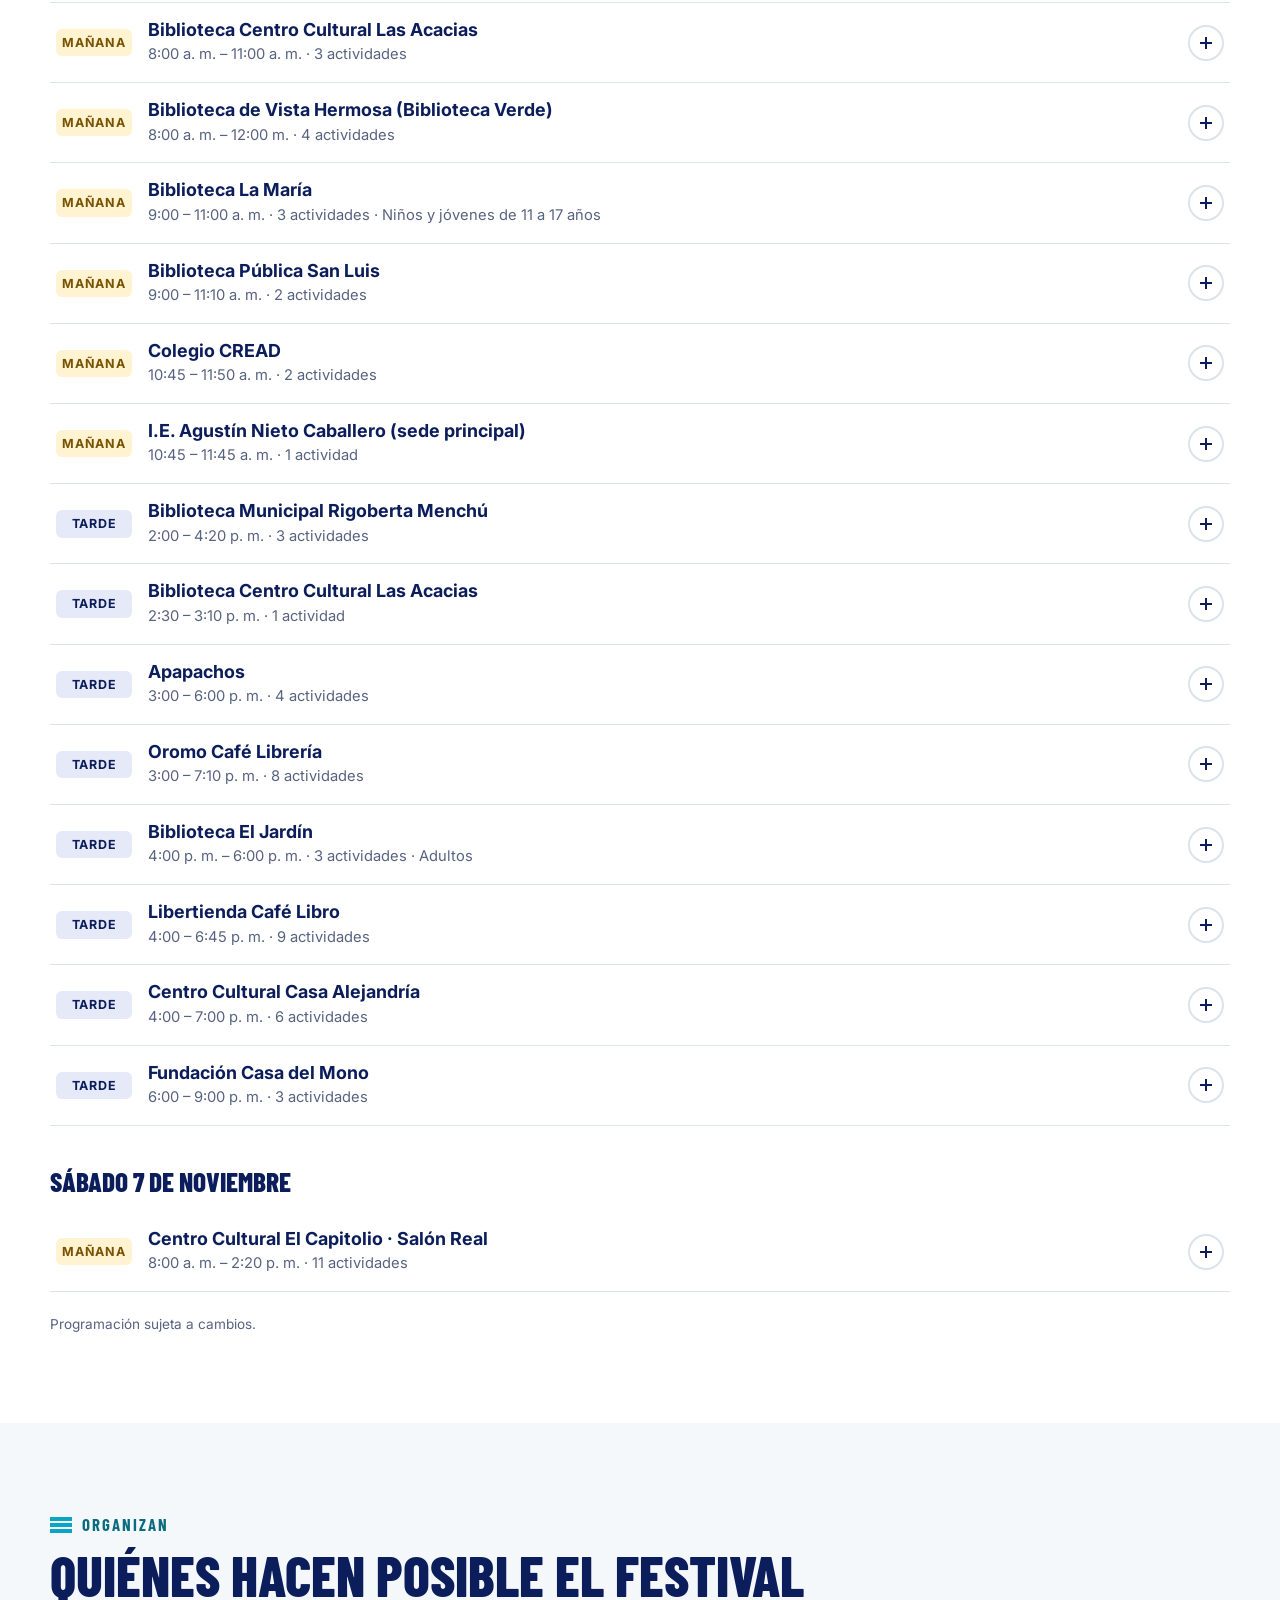
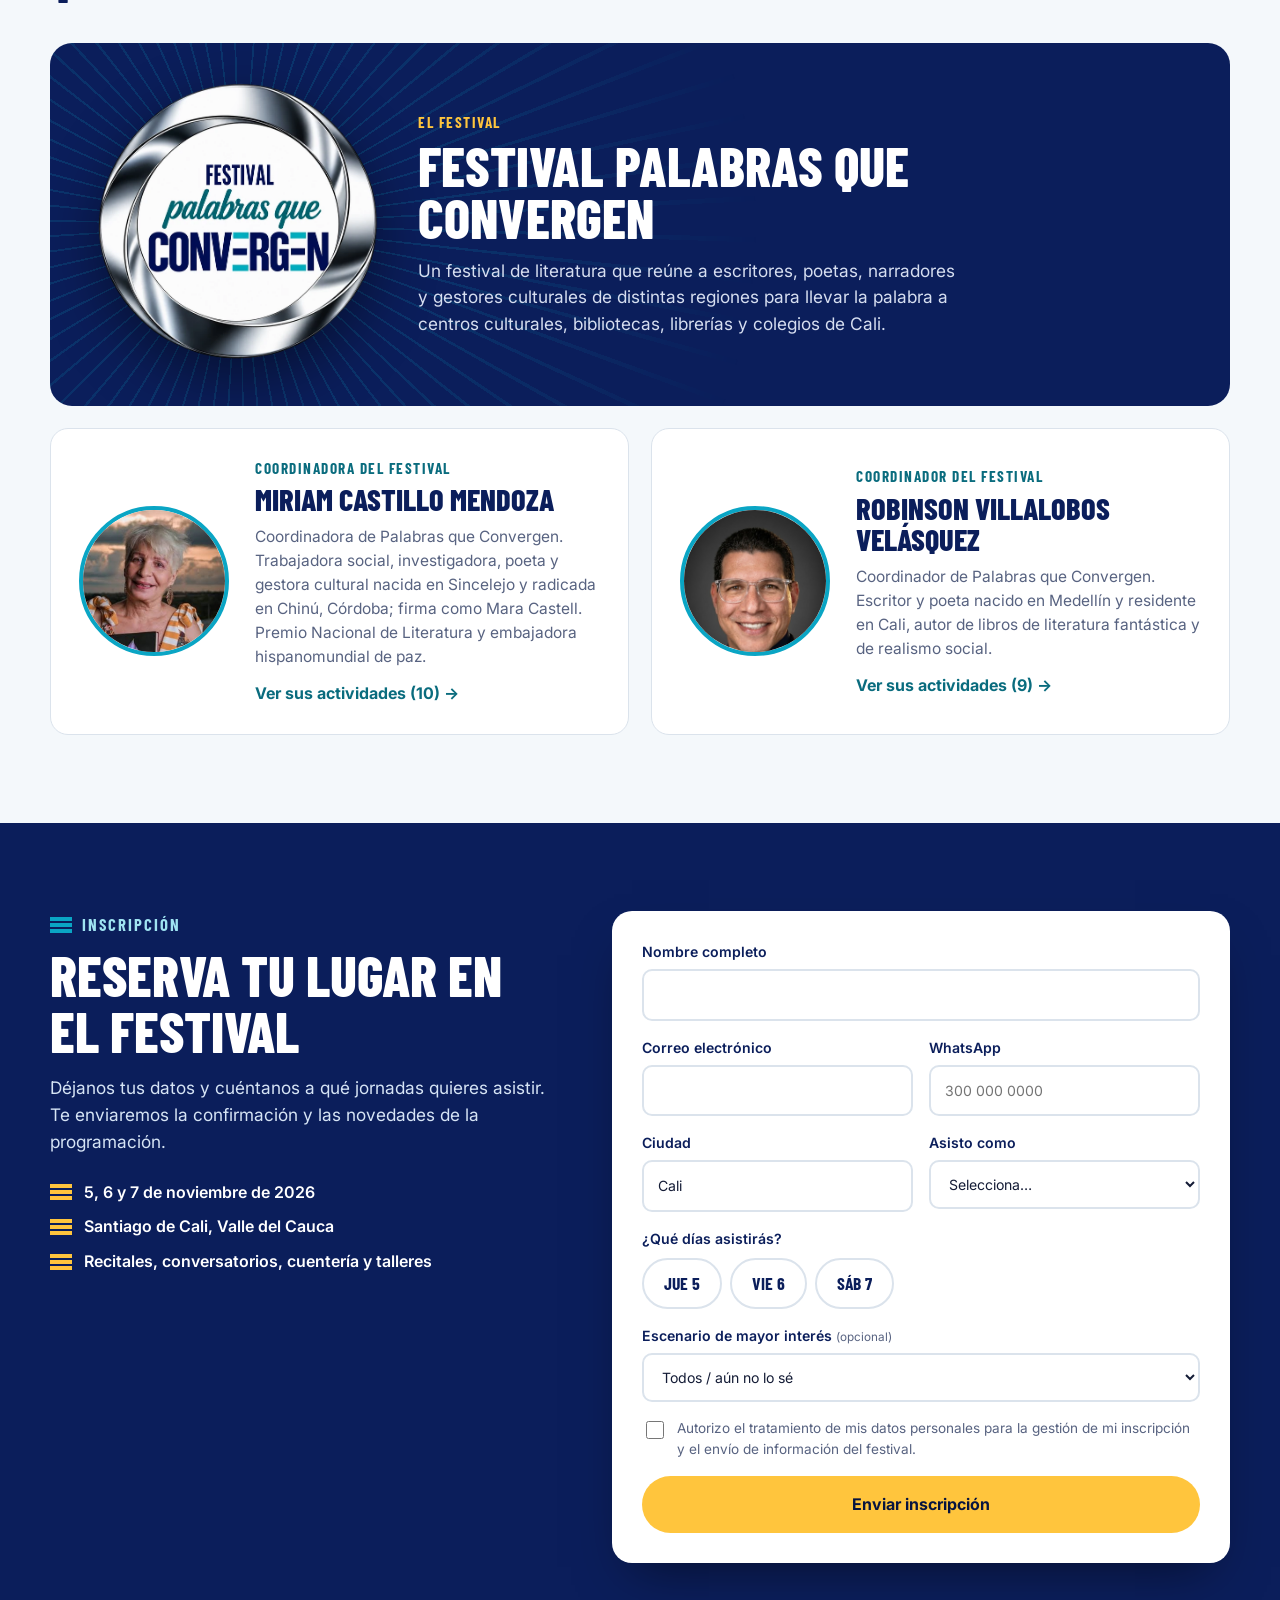
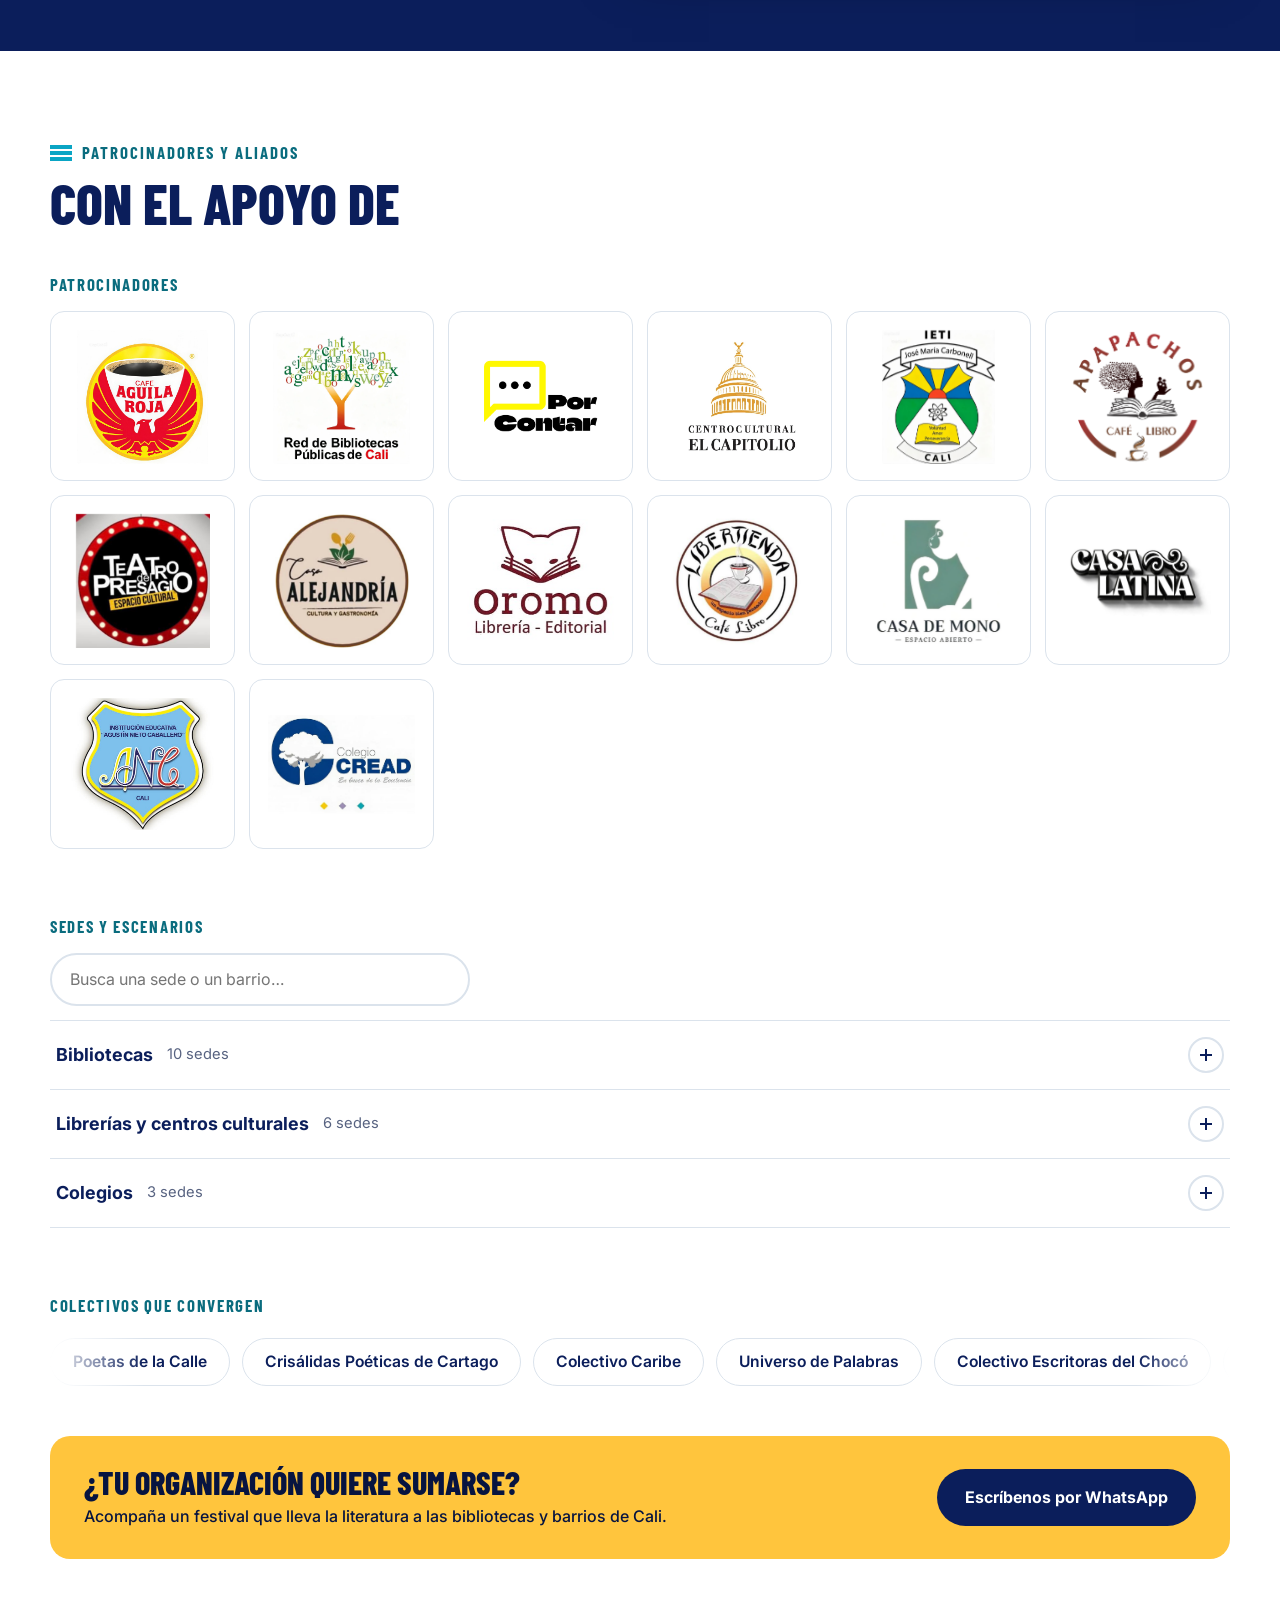
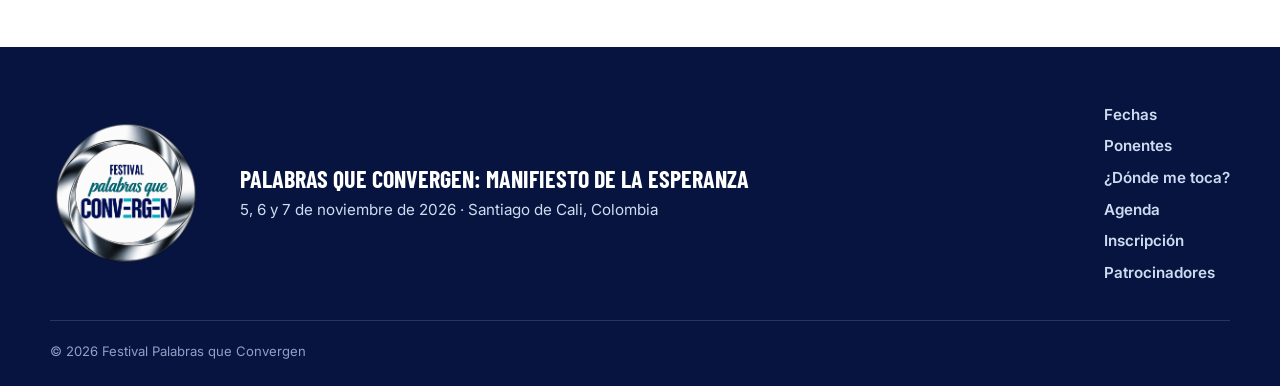
==== commit 3a70a30a: "Constanza vuelve a presentar la clausura; Tito Nelio Cuero Murillo coordina San Luis Co-Authored-By:" ====
--- a/index.html
+++ b/index.html
@@ -414,7 +414,7 @@
 
   <a class="fab btn btn--sun" href="#inscripcion">Inscríbete</a>
 
-  <script src="js/data.js?v=54"></script>
+  <script src="js/data.js?v=55"></script>
   <script src="js/donde.js?v=6"></script>
   <script src="js/main.js?v=37"></script>
 </body>
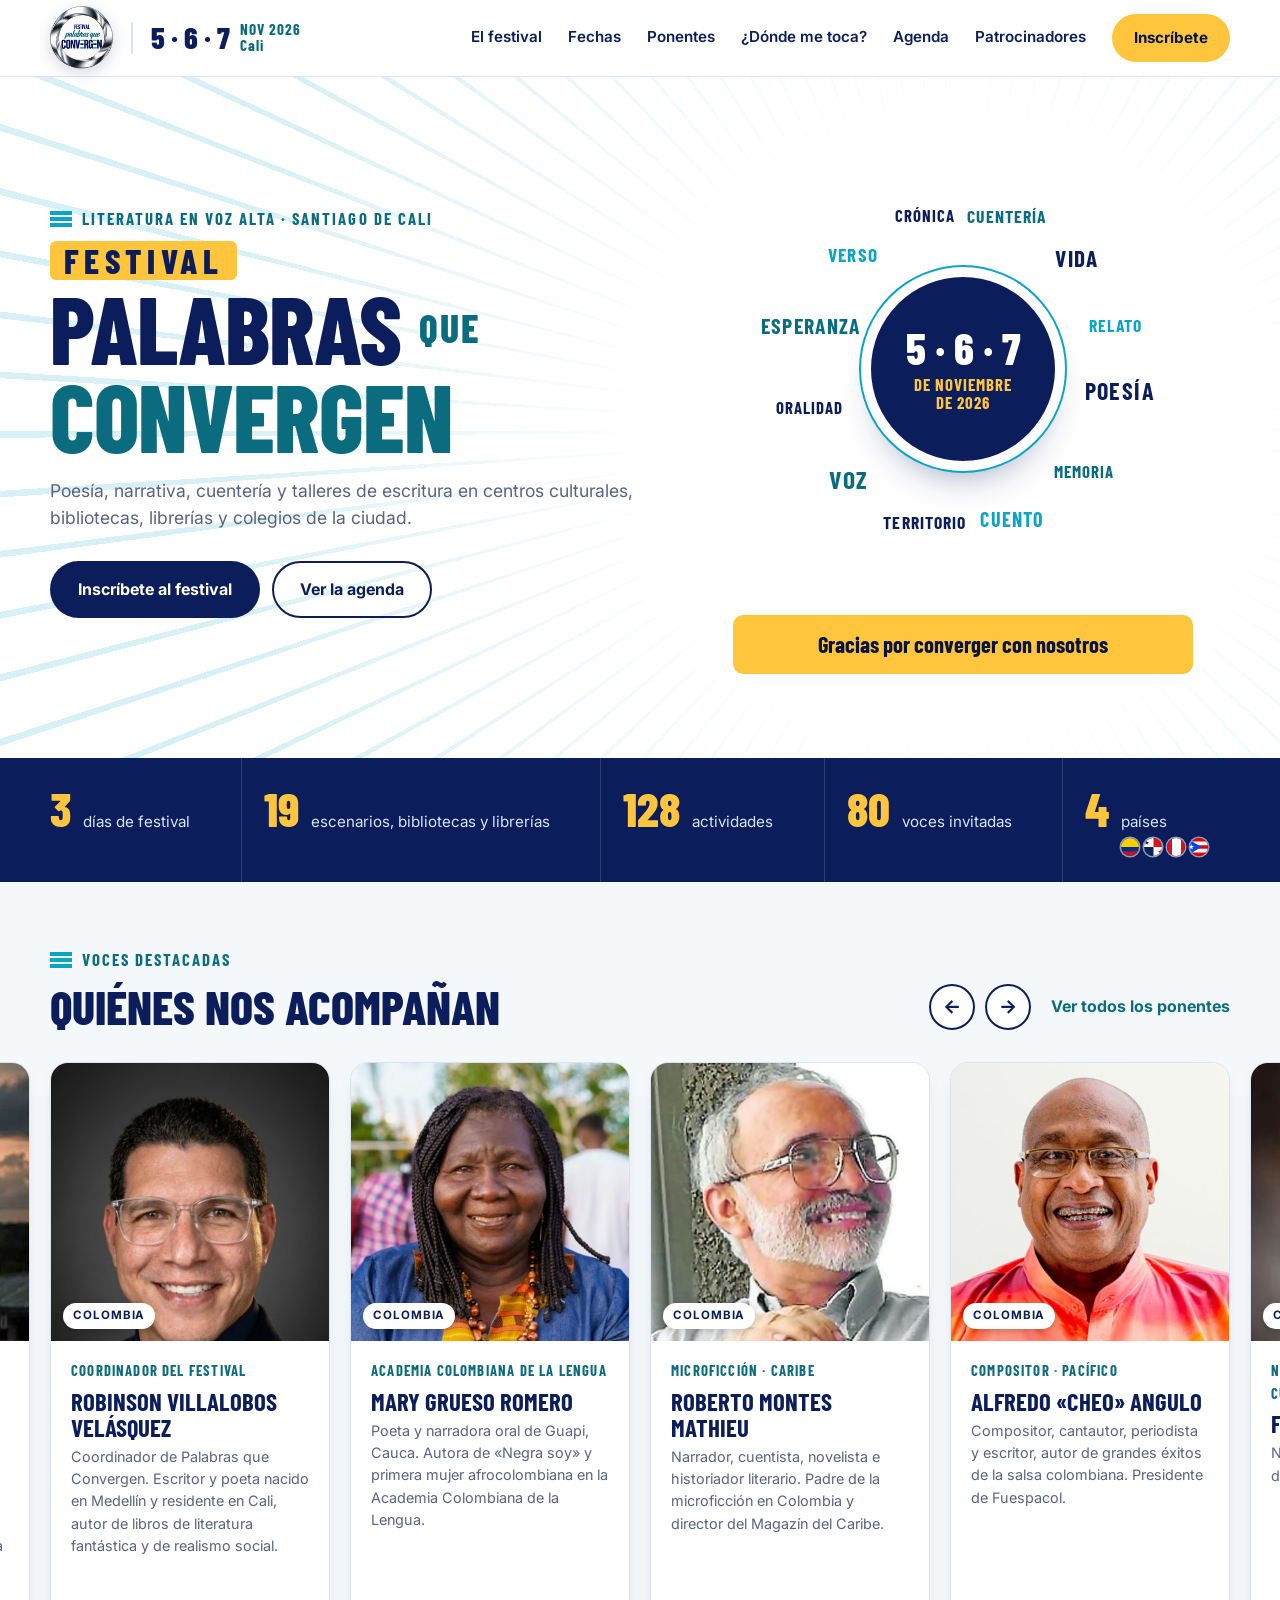
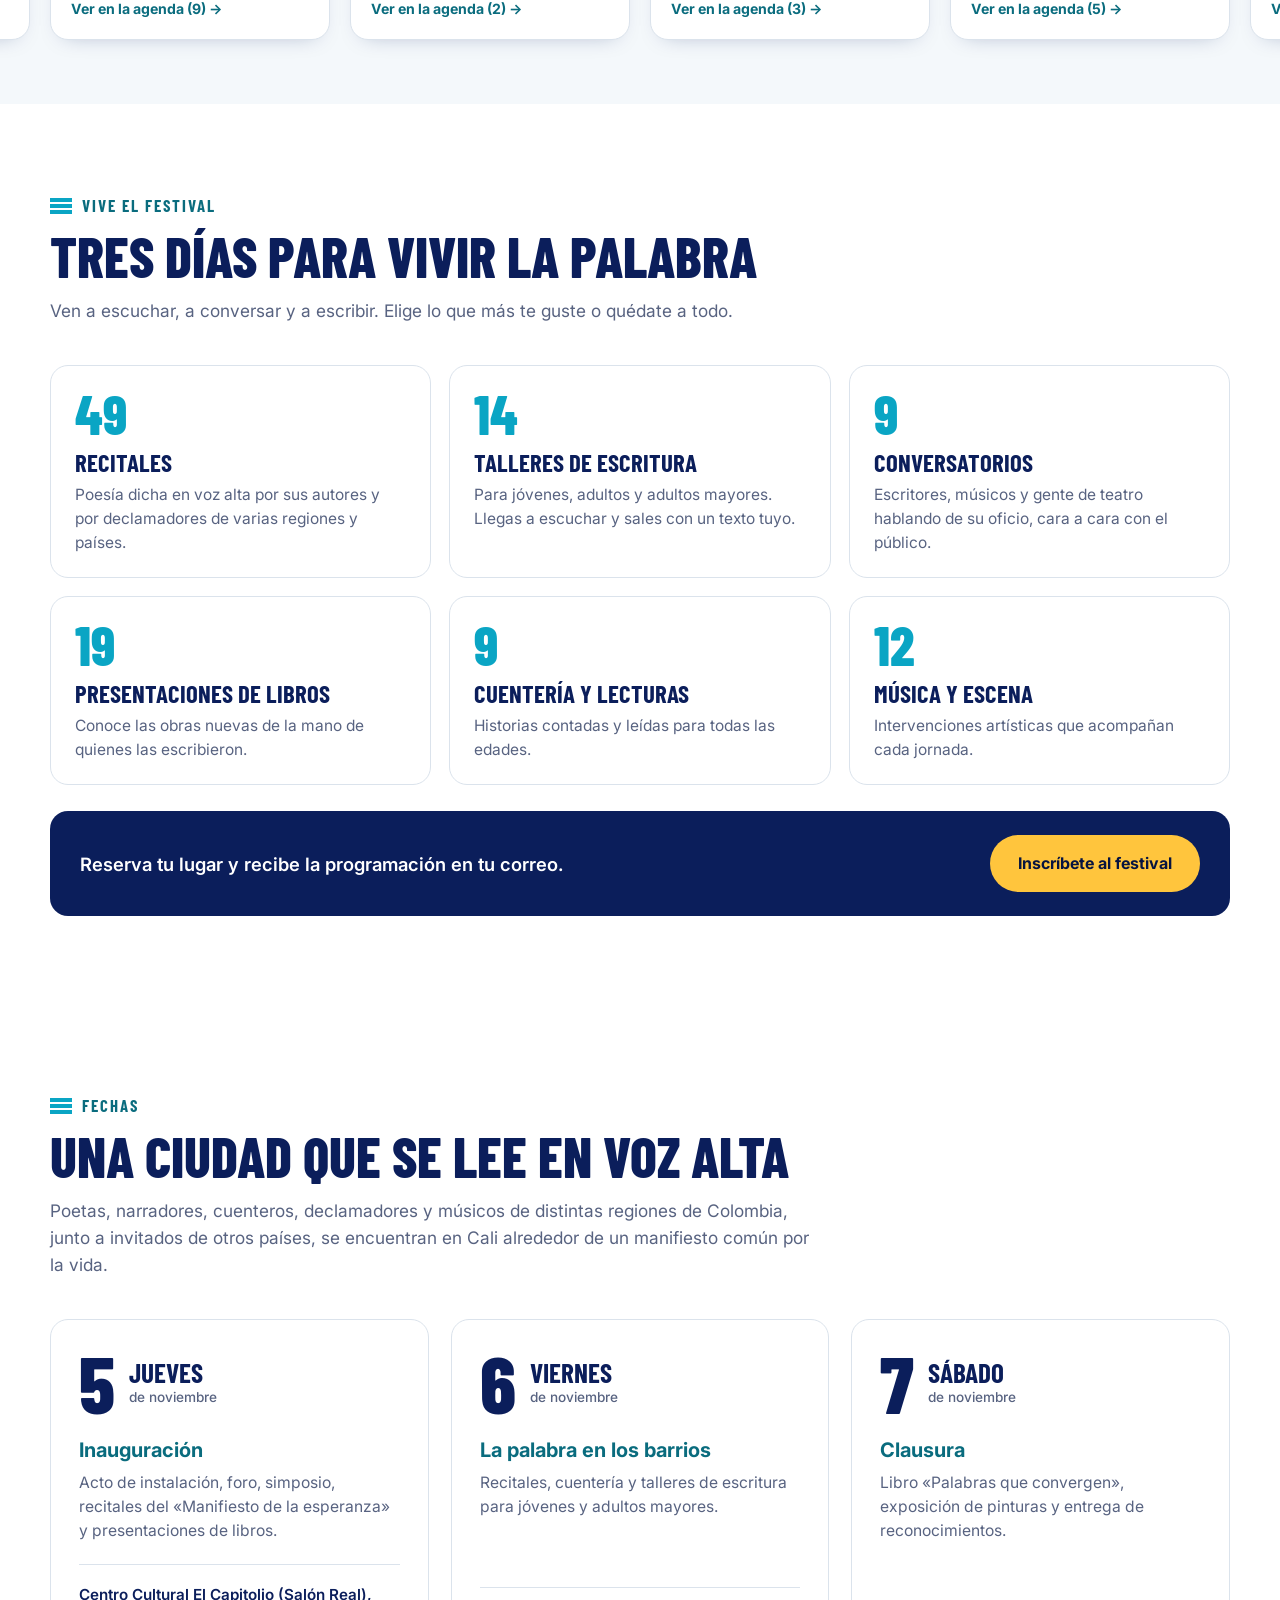
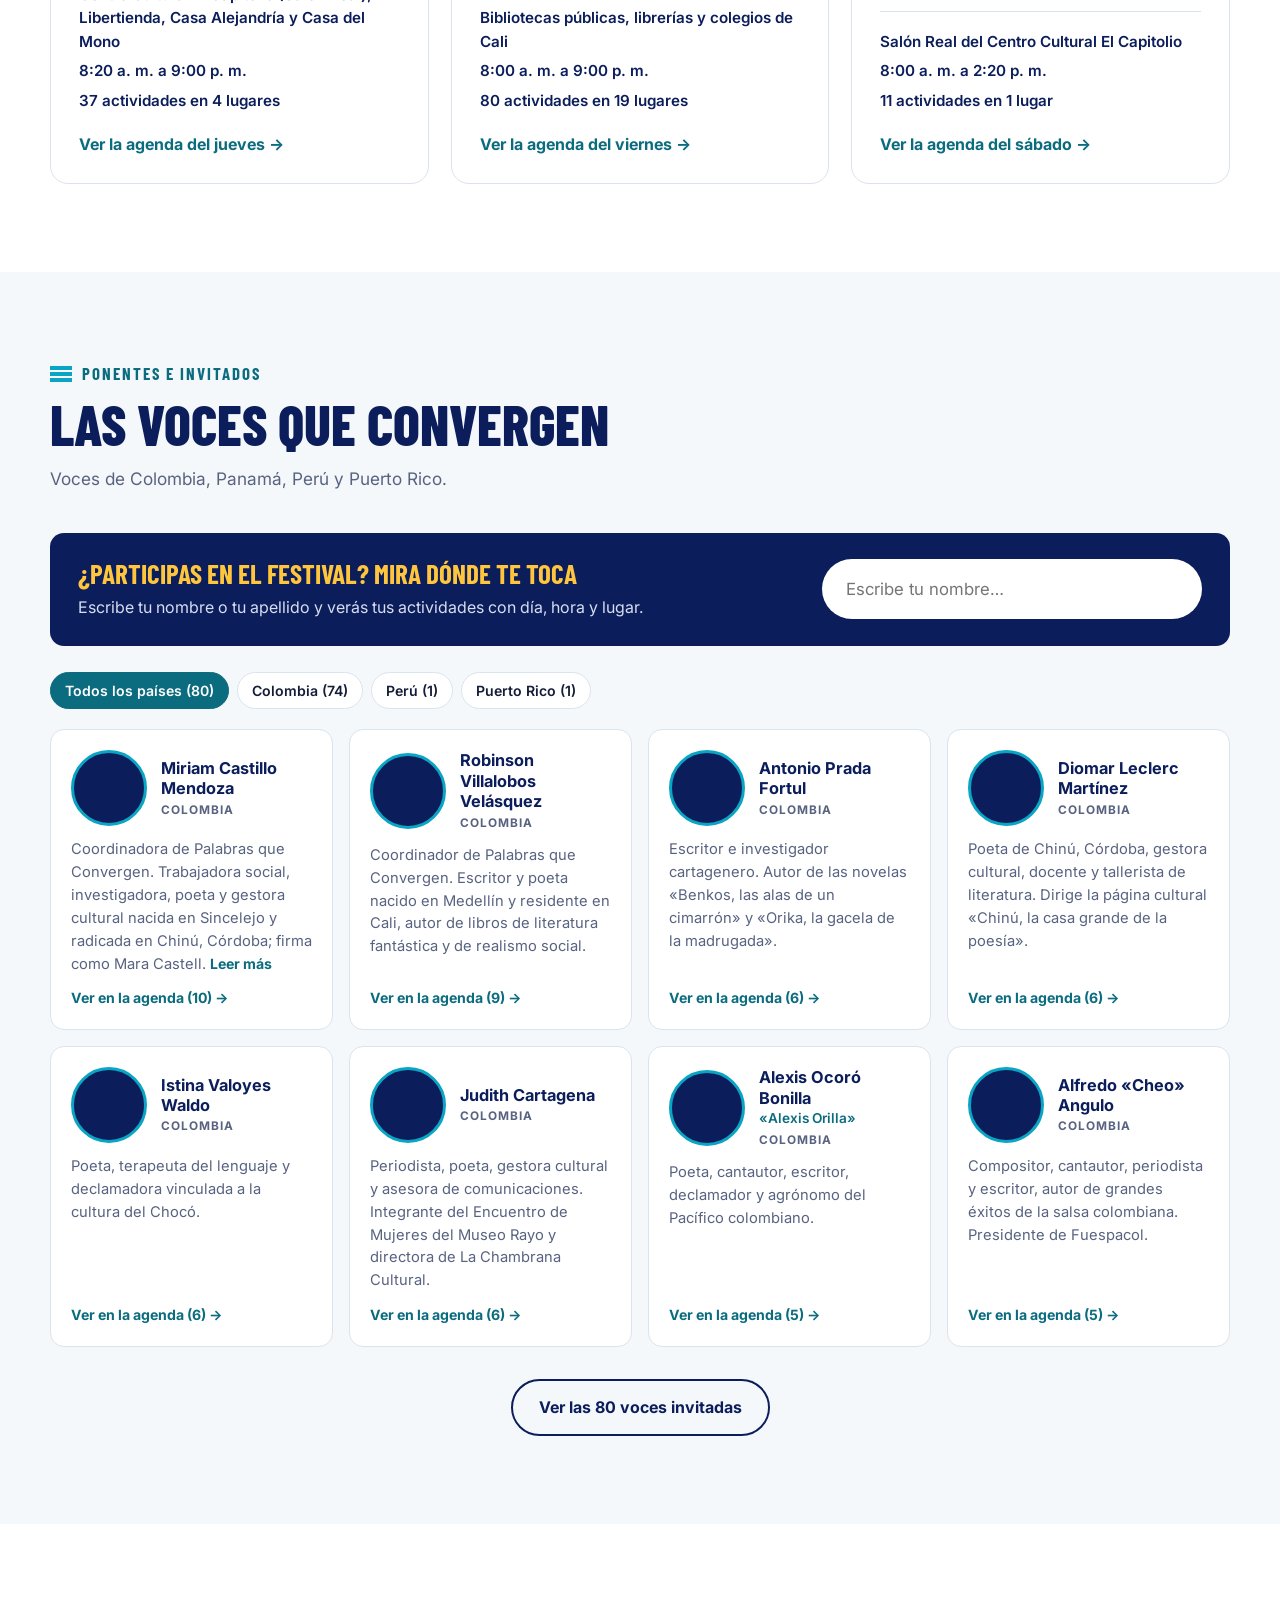
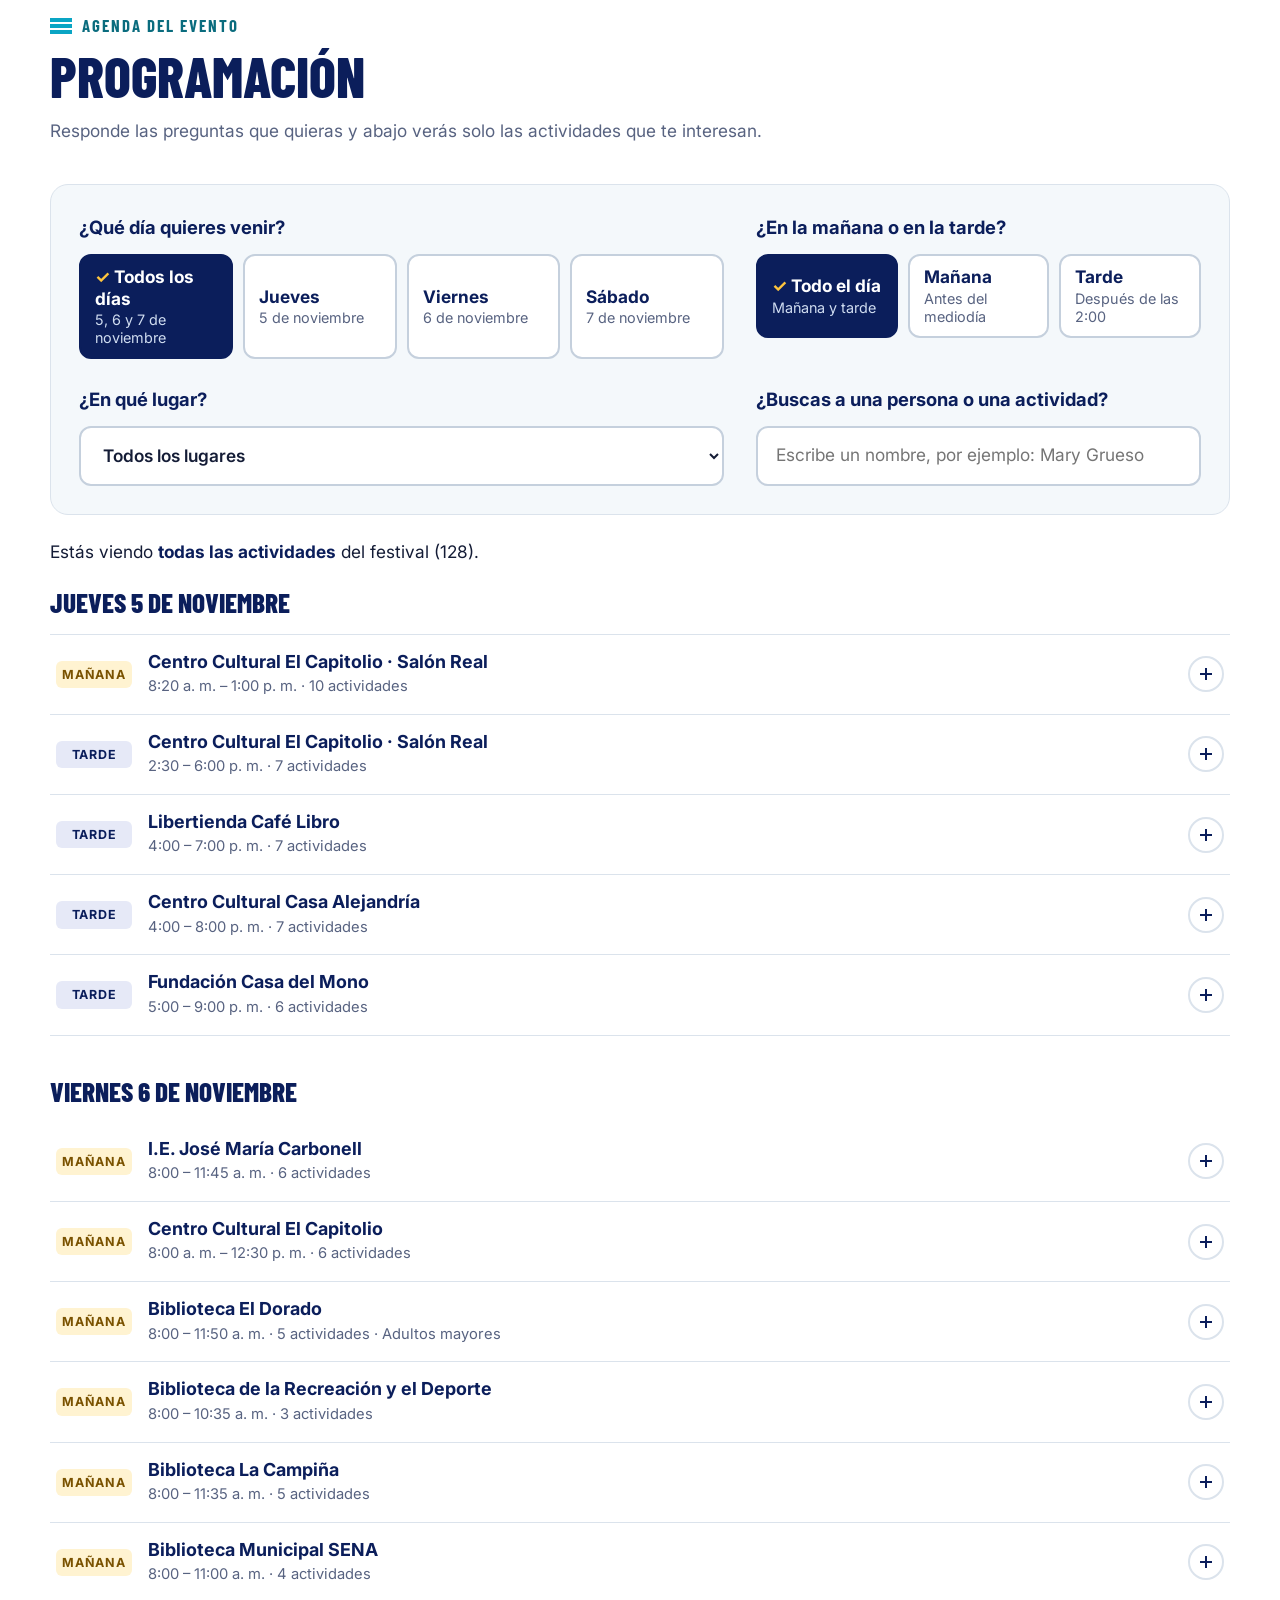
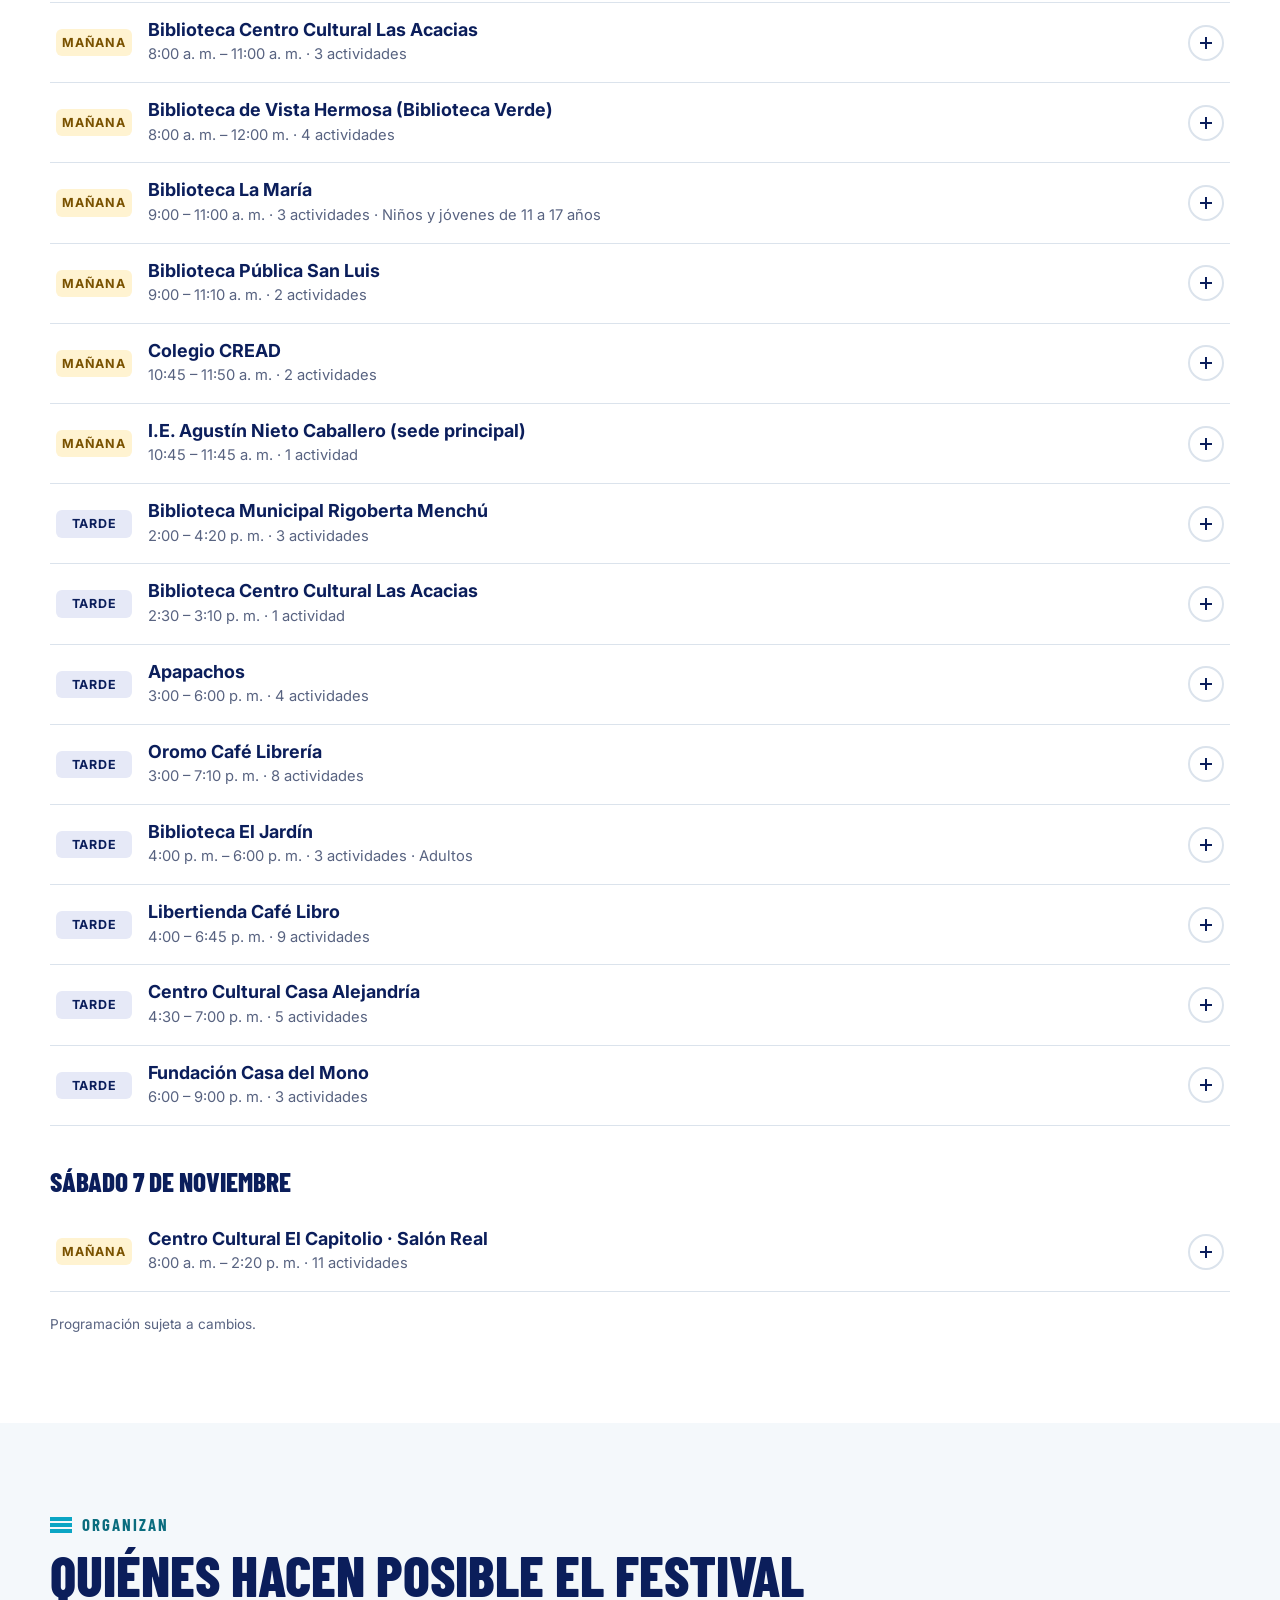
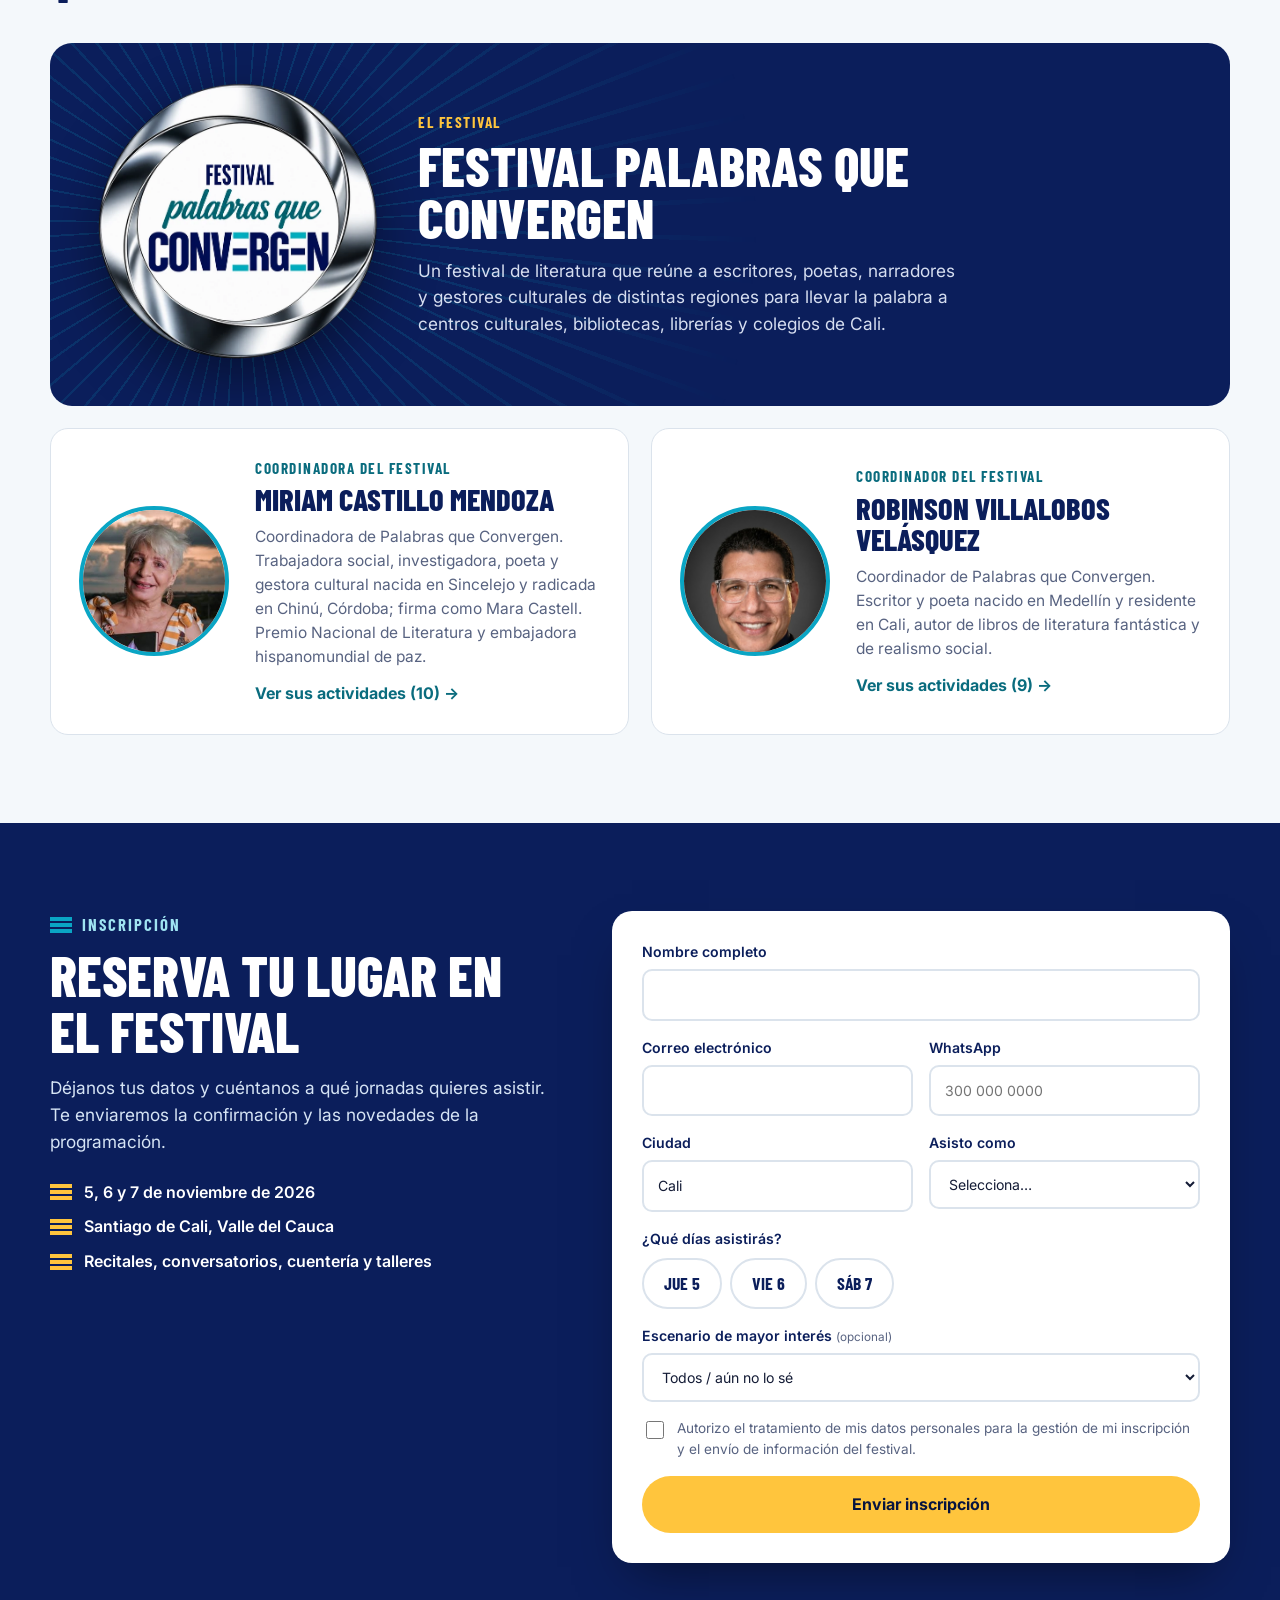
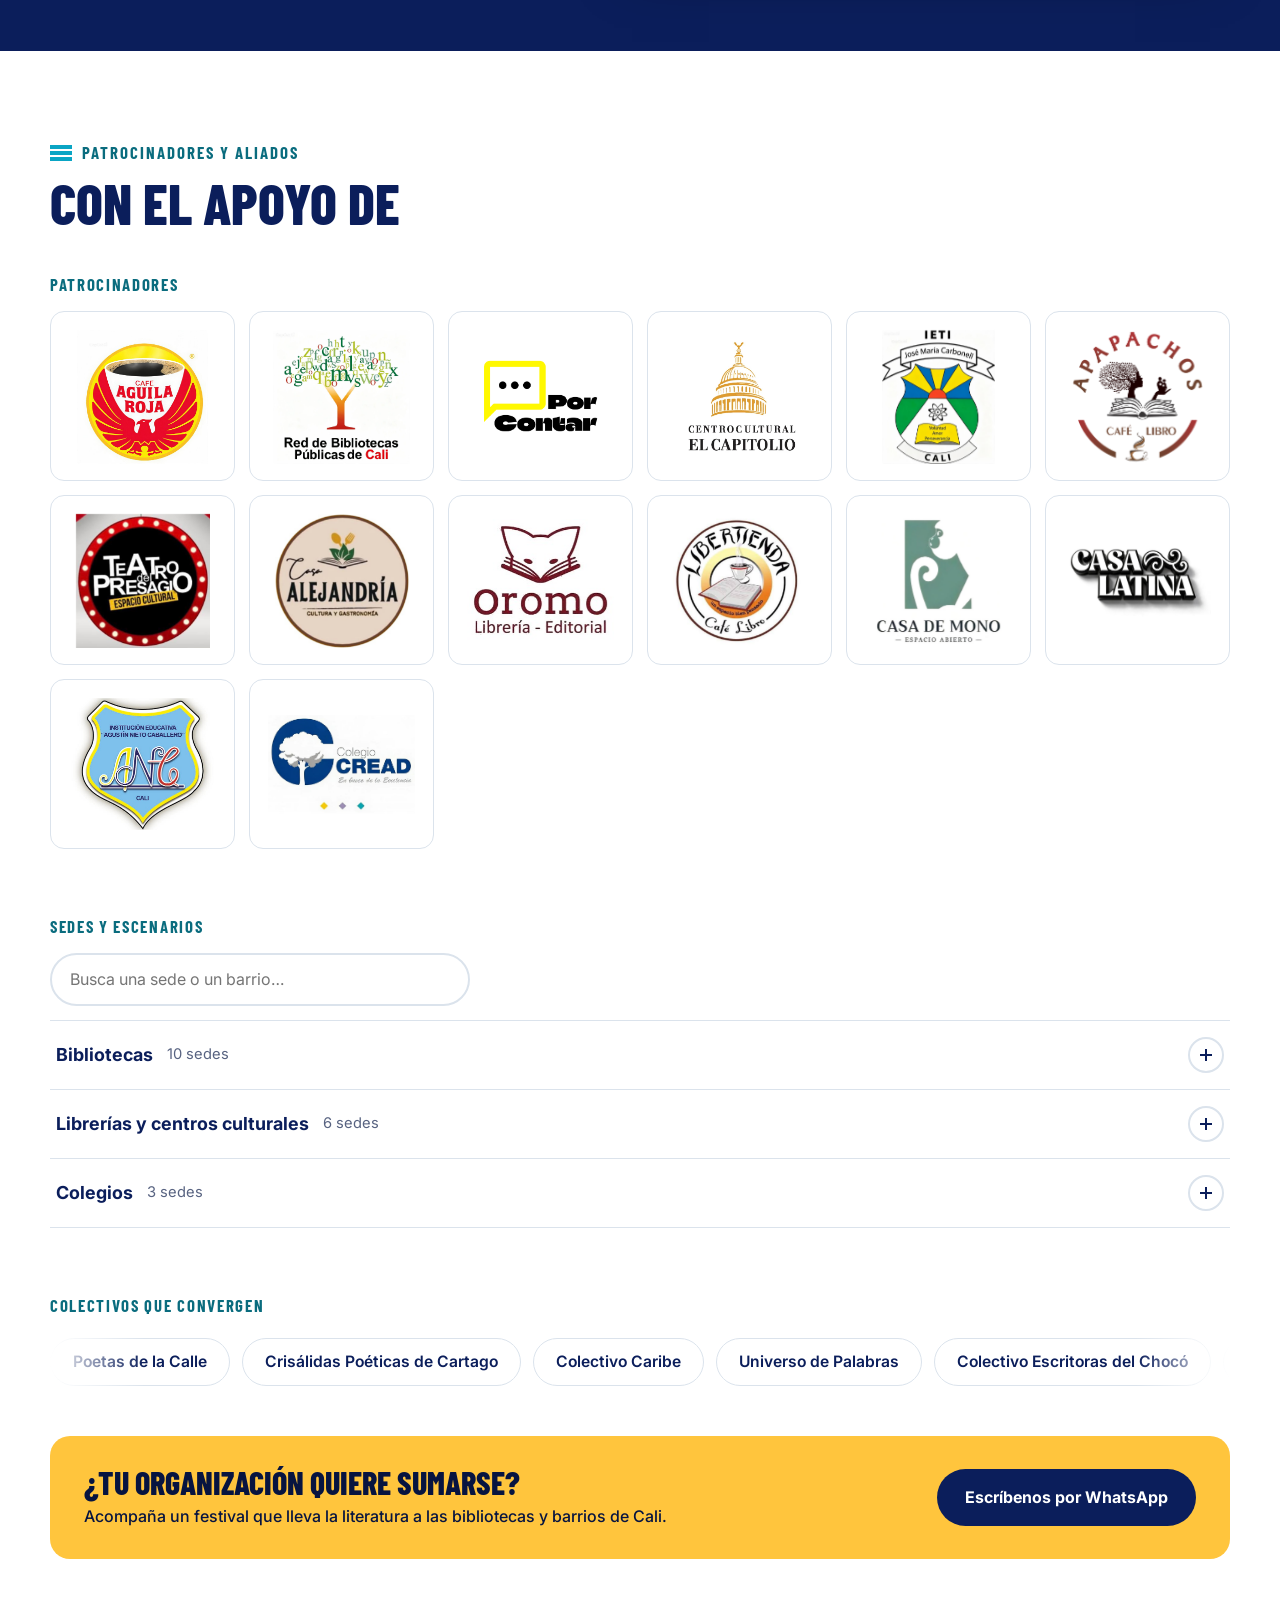
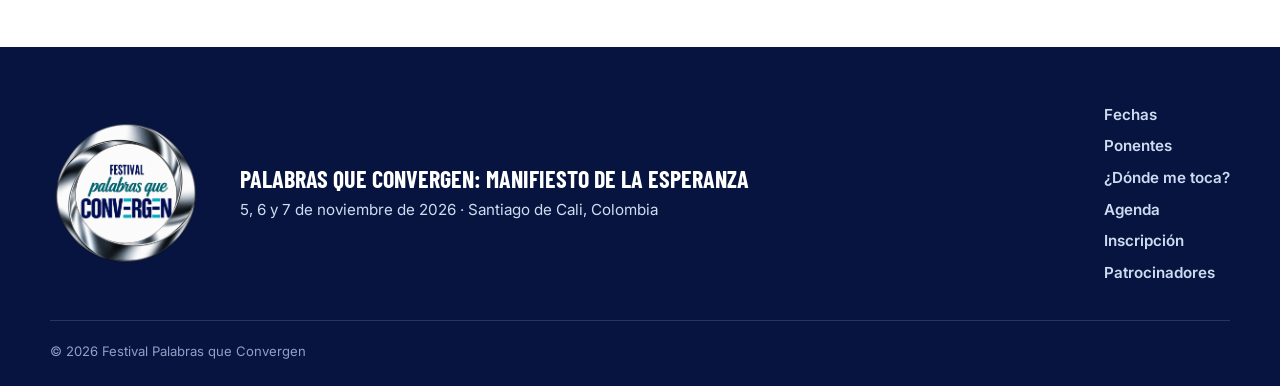
==== commit 856780d1: "Mateo Rose y Maria Ximena Hoyos Mazuera salen de la web Co-Authored-By: Claude Opus 5.5 <noreply@ant" ====
--- a/index.html
+++ b/index.html
@@ -414,7 +414,7 @@
 
   <a class="fab btn btn--sun" href="#inscripcion">Inscríbete</a>
 
-  <script src="js/data.js?v=55"></script>
+  <script src="js/data.js?v=56"></script>
   <script src="js/donde.js?v=6"></script>
   <script src="js/main.js?v=37"></script>
 </body>
